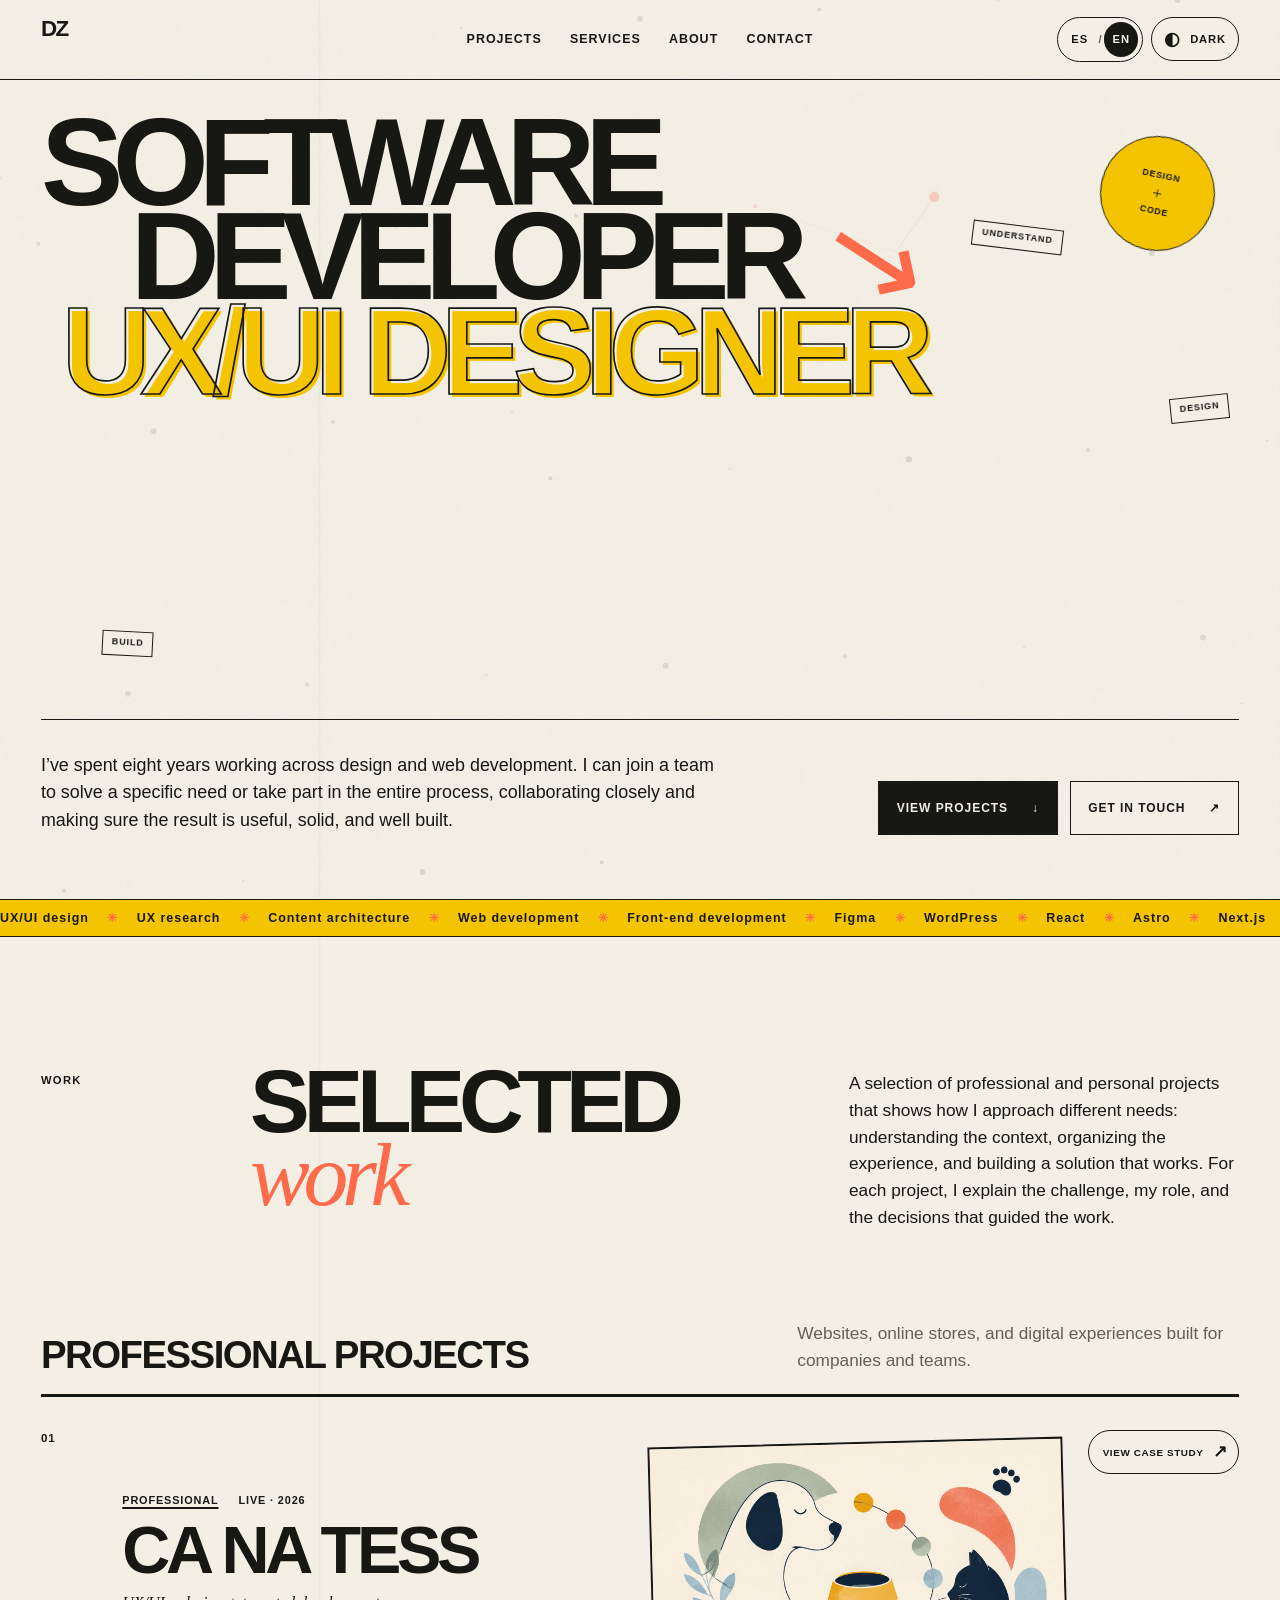
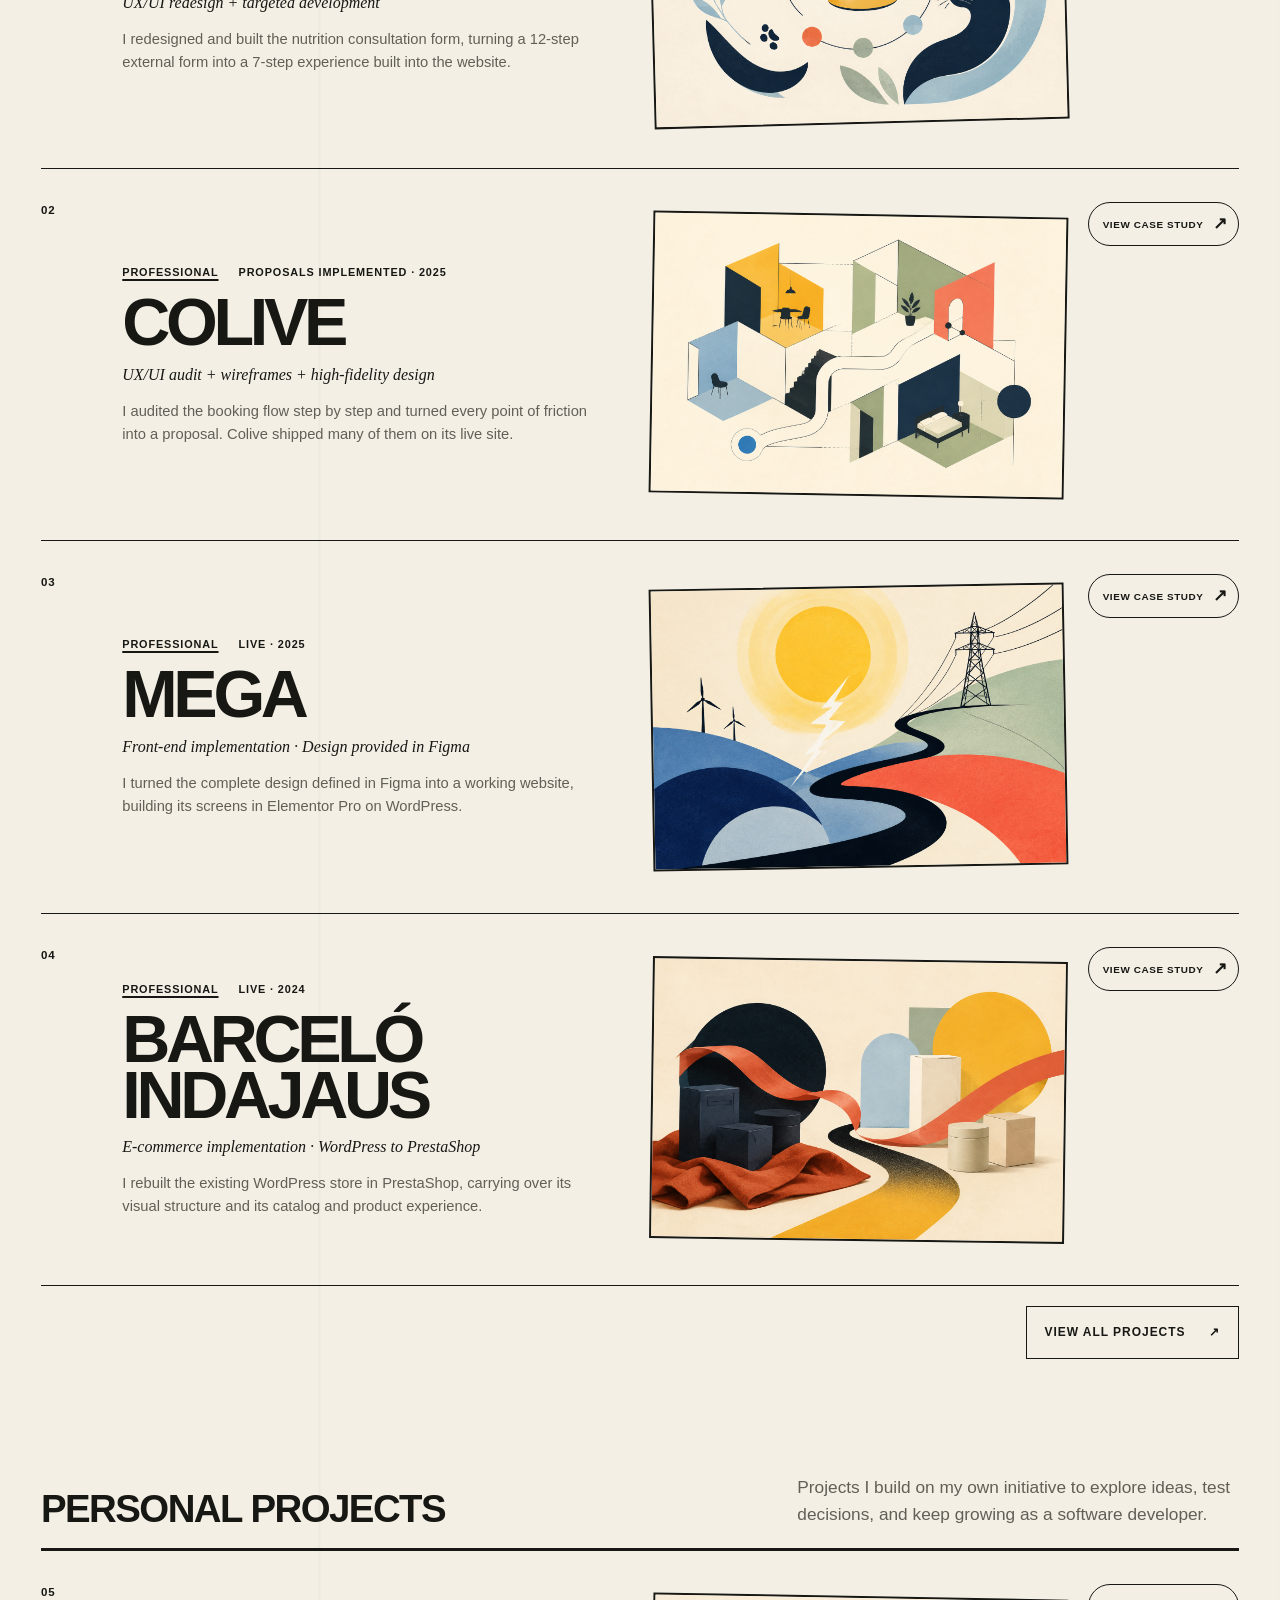
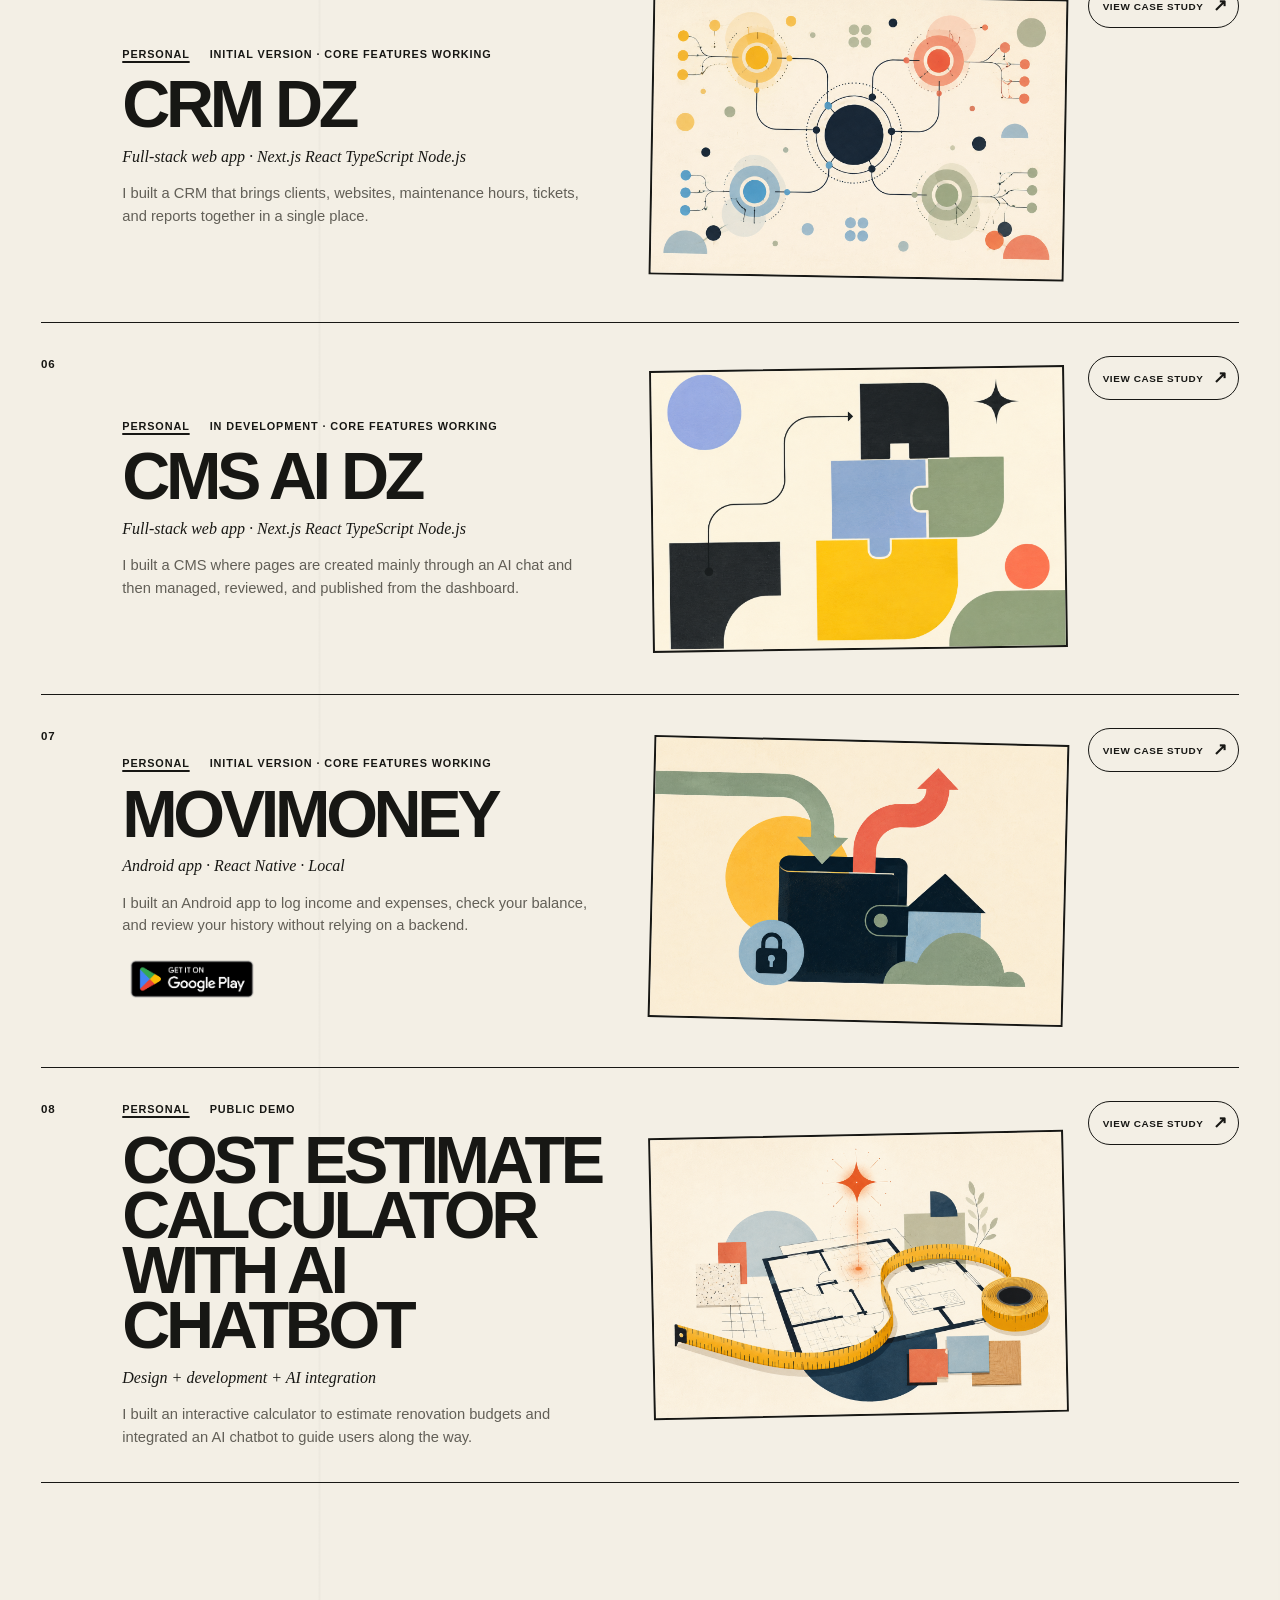
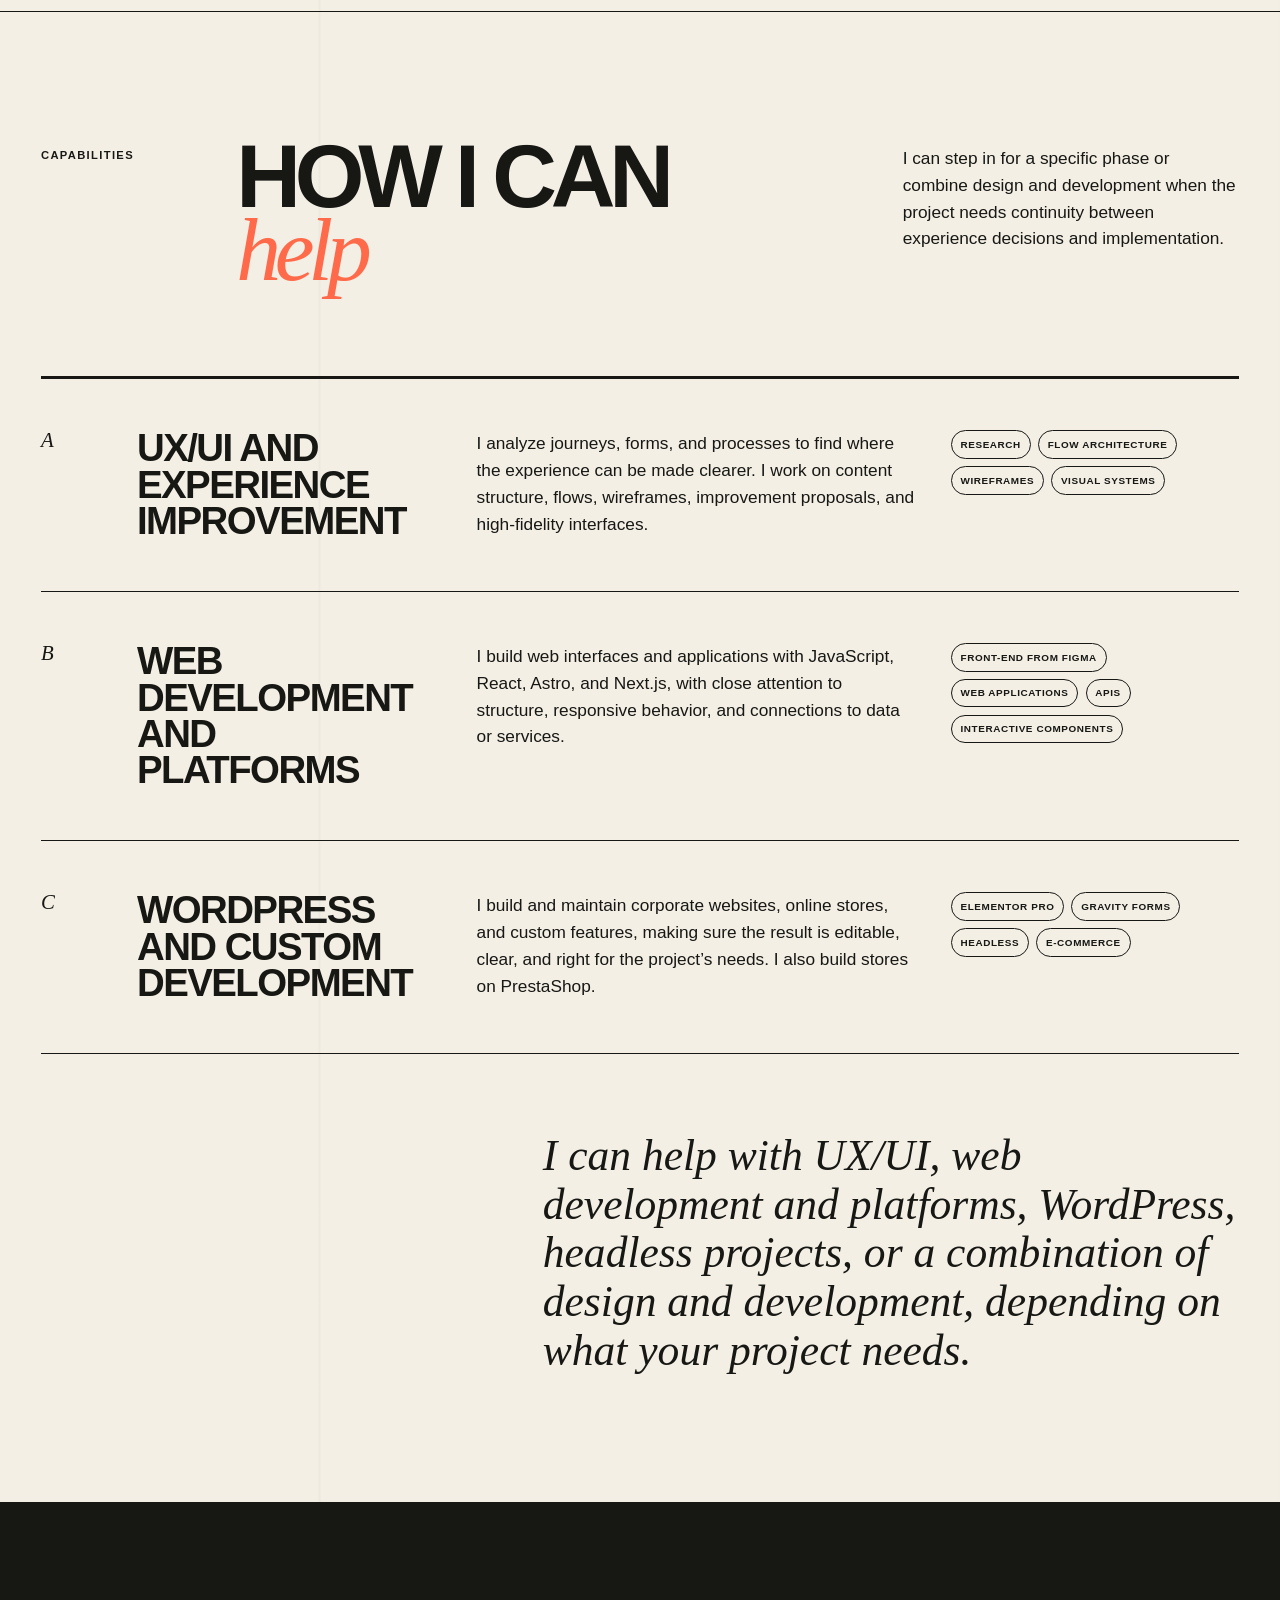
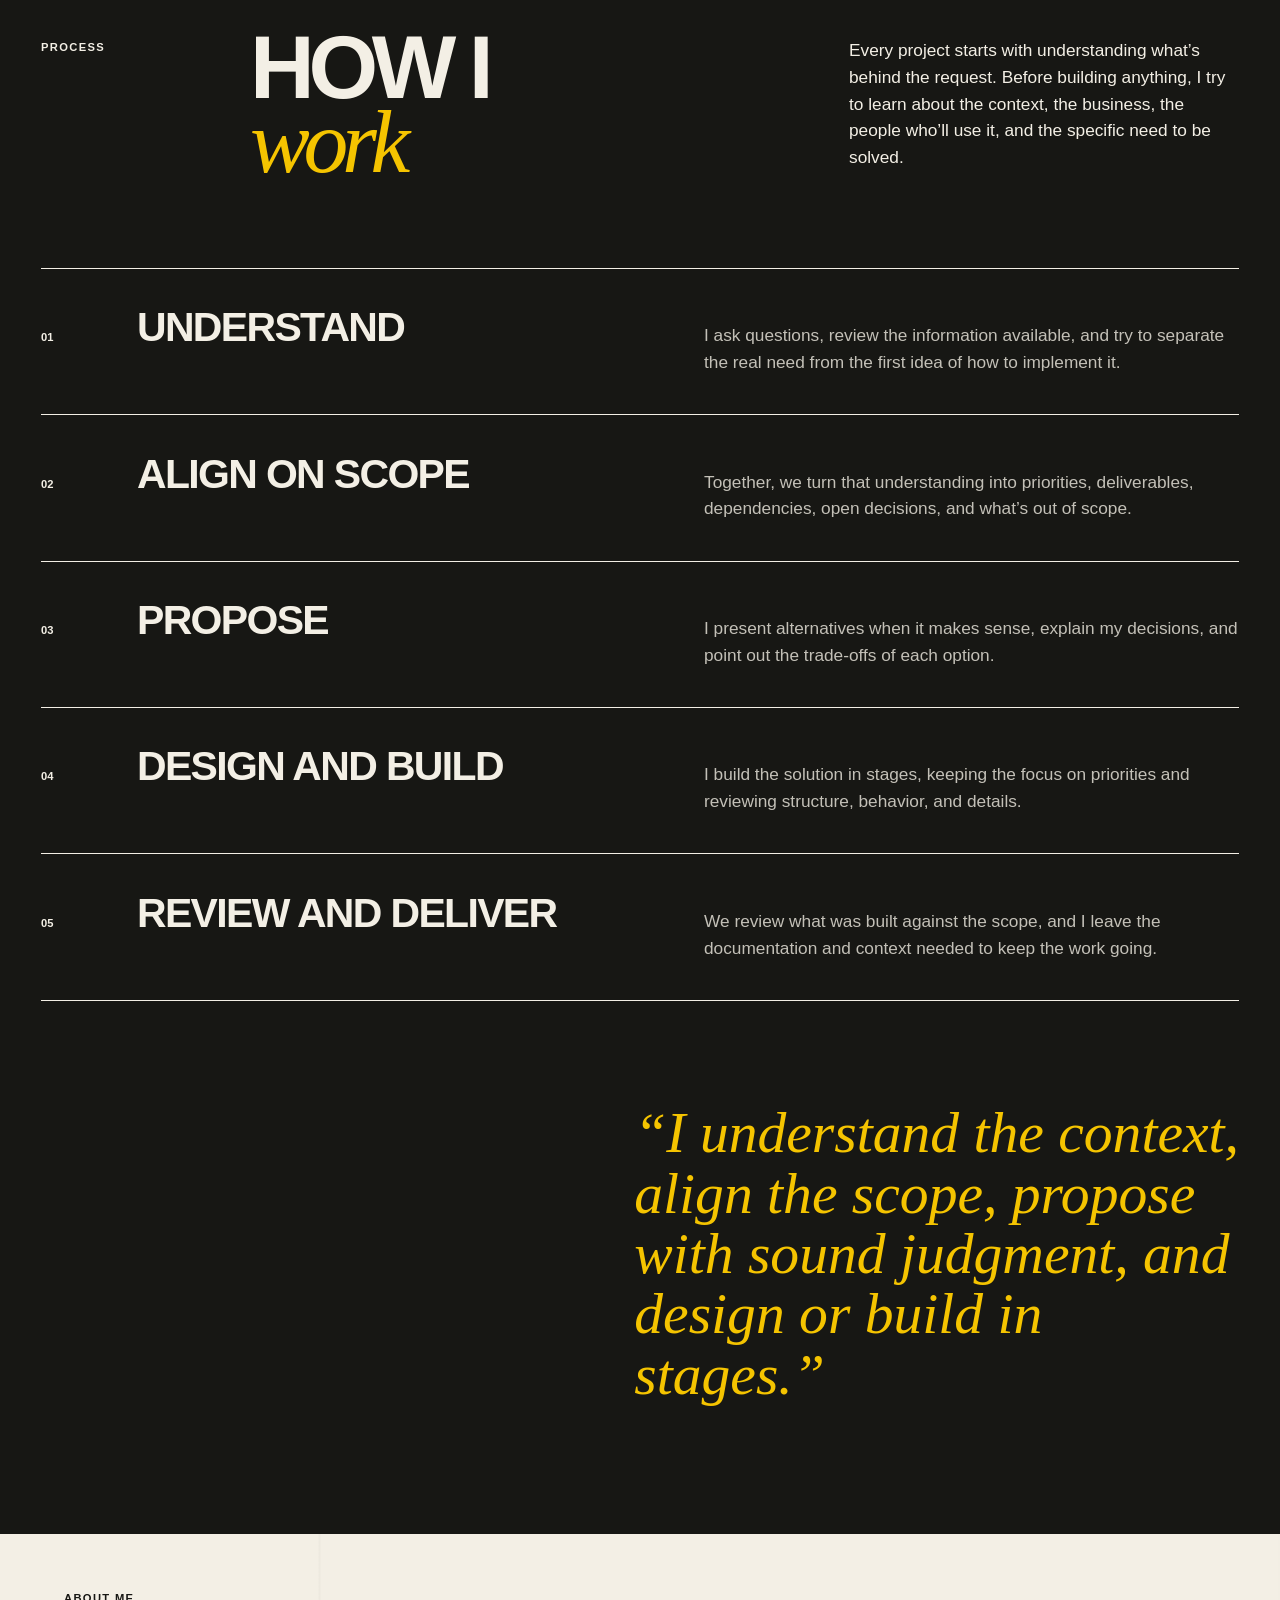
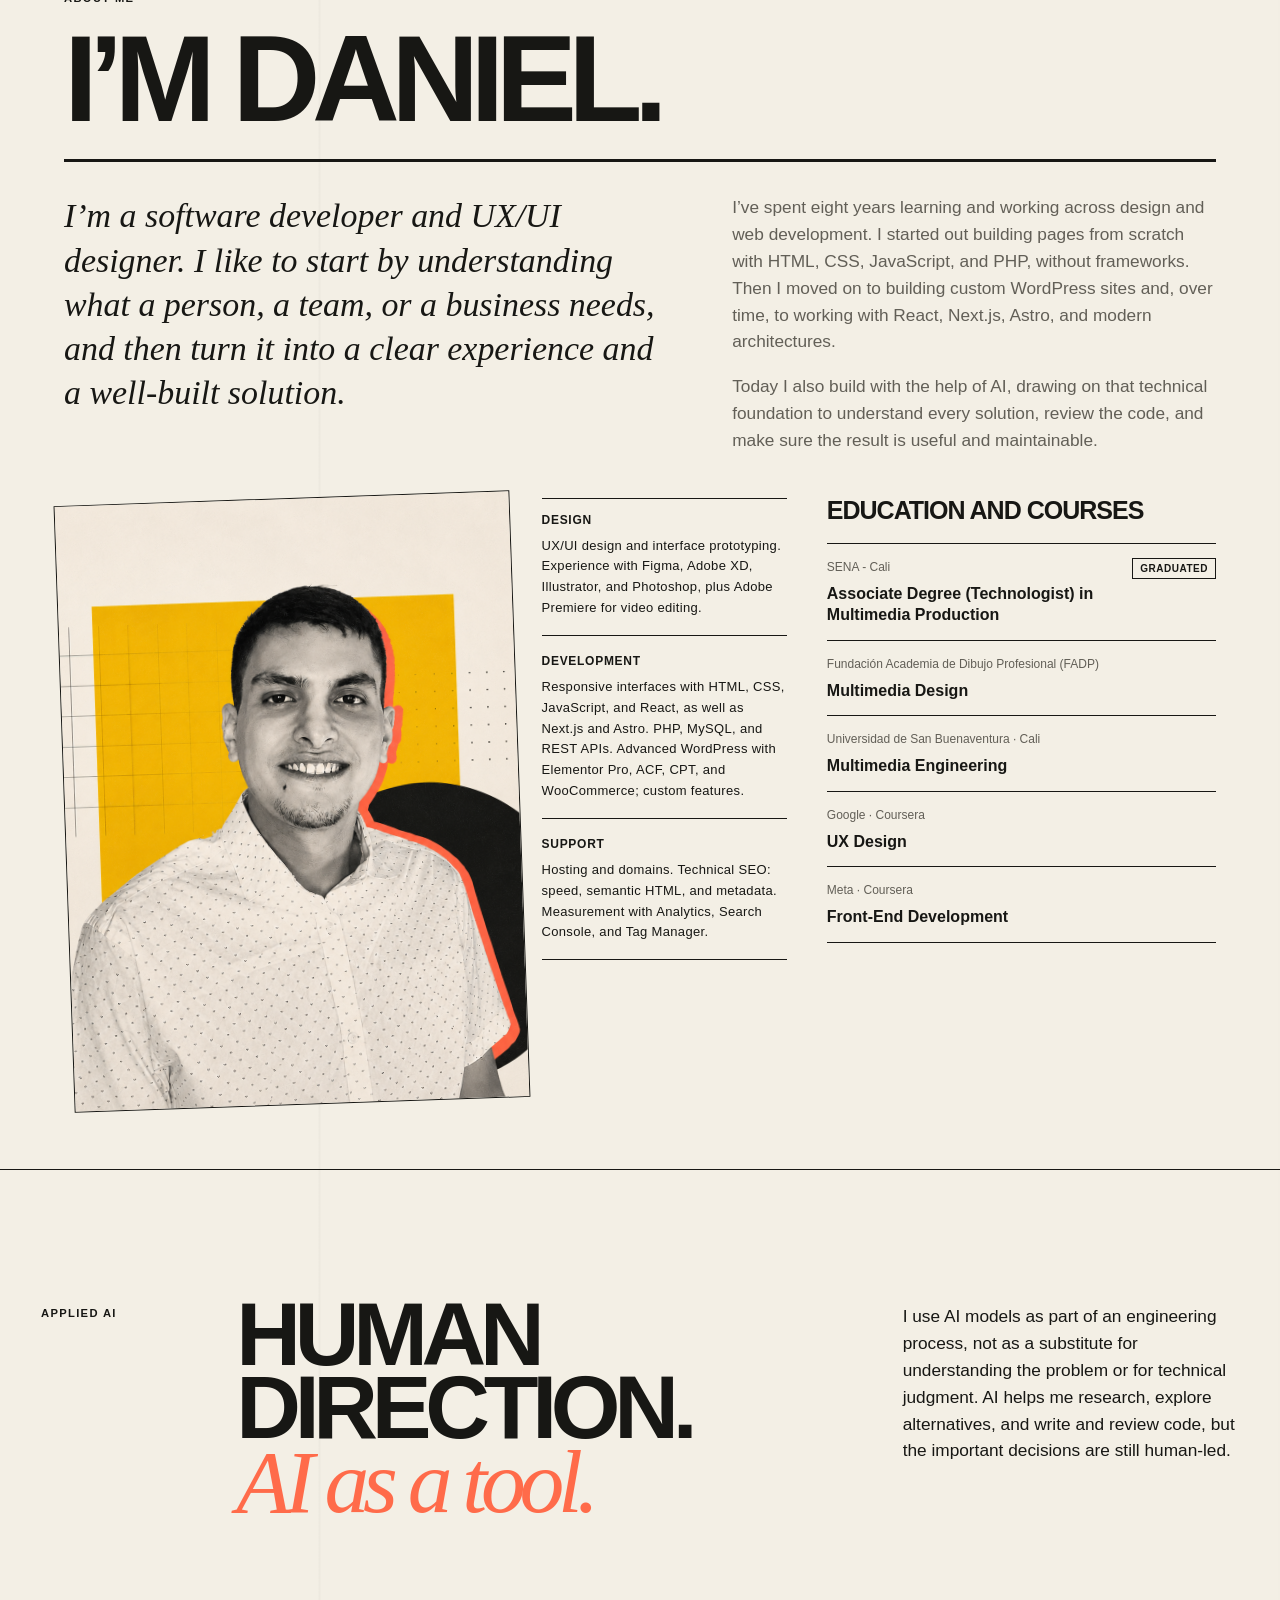
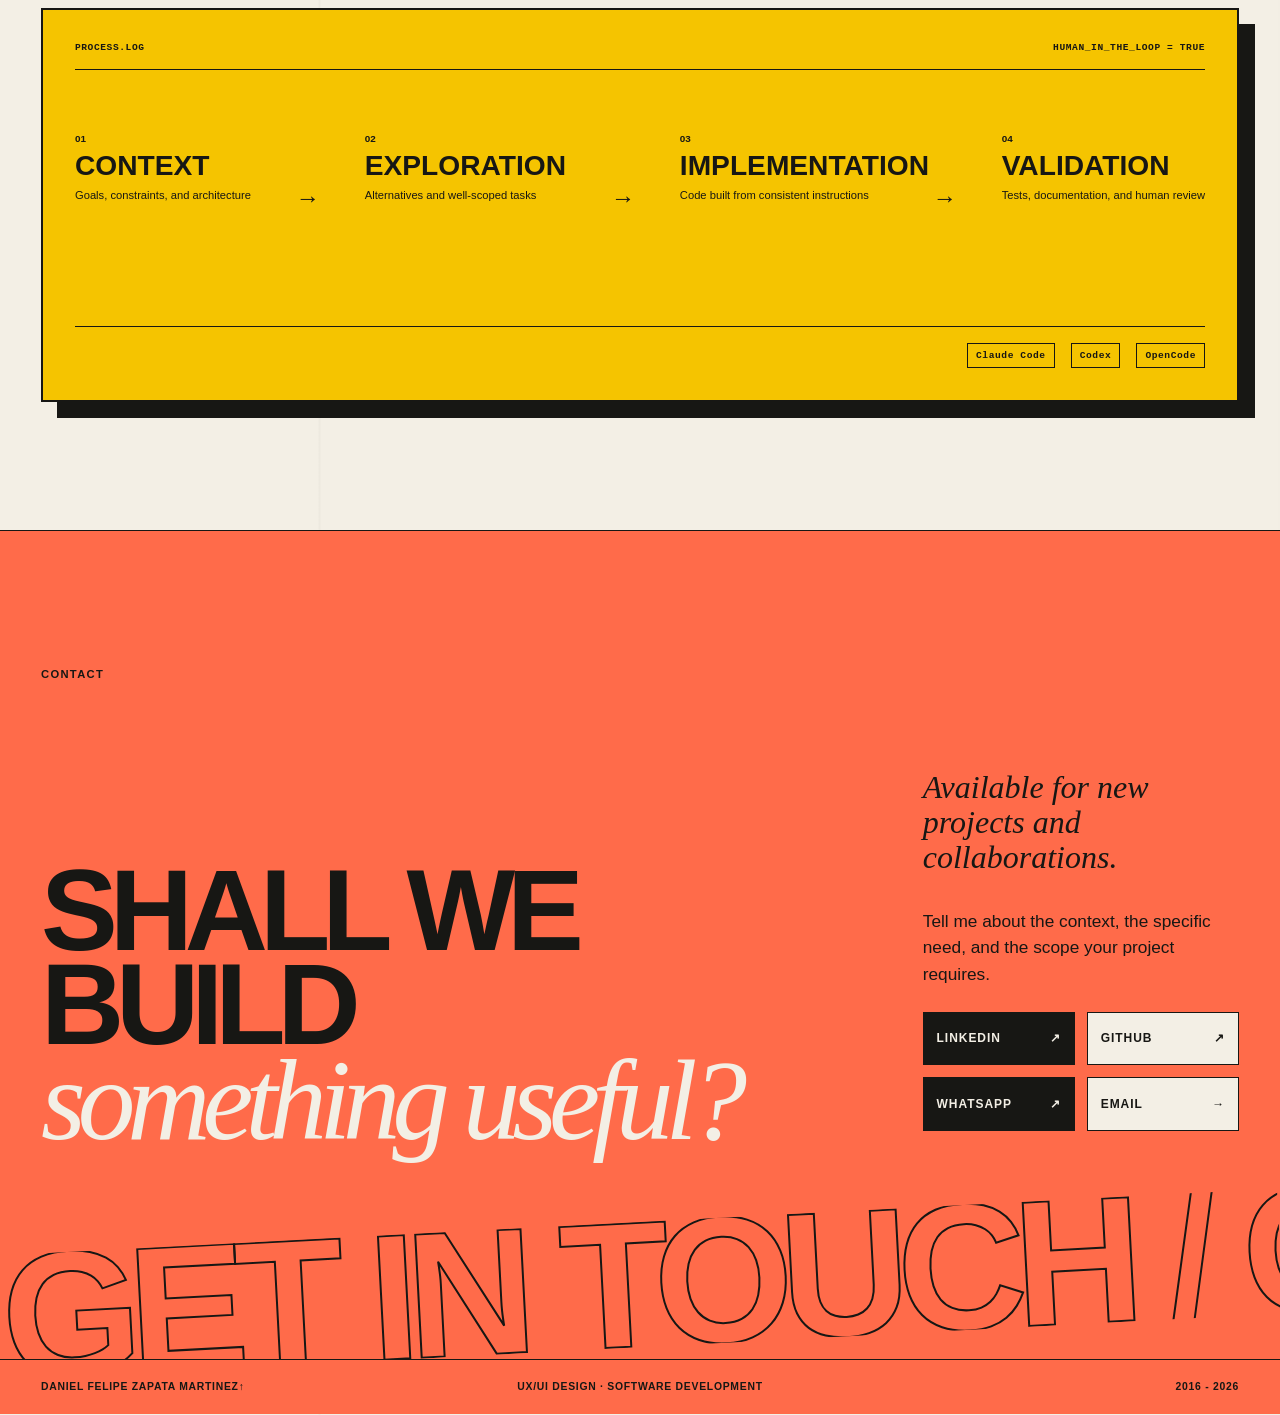
==== en/index.html @ 90cc0764 "feat(i18n): publish English site at /en/ with language switcher and hreflang SEO Adds en/index.html " ====
<!doctype html>
<html lang="en" data-theme="light">
<head>
  <meta charset="utf-8">
  <meta name="viewport" content="width=device-width, initial-scale=1">
  <meta name="description" content="Portfolio of Daniel, software developer and UX/UI designer. Professional and personal projects across design, web, and software.">
  <meta name="theme-color" content="#f3efe5">
  <title>Daniel — Software Developer and UX/UI Designer</title>
  <link rel="canonical" href="https://dfzm.github.io/en/">
  <link rel="alternate" hreflang="es" href="https://dfzm.github.io/">
  <link rel="alternate" hreflang="en" href="https://dfzm.github.io/en/">
  <link rel="alternate" hreflang="x-default" href="https://dfzm.github.io/">
  <meta property="og:locale" content="en_US">
  <meta property="og:locale:alternate" content="es_ES">
  <link rel="icon" type="image/png" href="../favicon.png">
  <link rel="stylesheet" href="../styles.css">
  <script src="../i18n/en.js" defer></script>
  <script src="../script.js" defer></script>
</head>
<body>
  <a class="skip-link" href="#content">Skip to content</a>

  <div class="scroll-progress" aria-hidden="true"><span></span></div>
  <div class="cursor cursor-dot" aria-hidden="true"></div>
  <div class="cursor cursor-ring" aria-hidden="true"><span>VIEW</span></div>

  <header class="site-header" id="top">
    <a class="wordmark magnetic" href="#top" aria-label="Daniel, back to top">
      <span>DZ</span>
    </a>
    <nav class="main-nav" aria-label="Main navigation">
      <a href="#projects">Projects</a>
      <a href="#services">Services</a>
      <a href="#about">About</a>
      <a href="#contact">Contact</a>
    </nav>
    <div class="header-actions">
      <nav class="lang-switch" aria-label="Language">
        <a class="lang-switch__item" href="../" hreflang="es" lang="es" aria-label="Ver en español" data-lang-switch>ES</a>
        <span class="lang-switch__divider" aria-hidden="true">/</span>
        <span class="lang-switch__item" aria-current="true" lang="en">EN</span>
      </nav>
      <button class="theme-toggle magnetic" type="button" aria-label="Switch to dark theme" aria-pressed="false">
        <span aria-hidden="true" class="theme-toggle__icon">◐</span>
        <span class="theme-toggle__text">Dark</span>
      </button>
    </div>
  </header>

  <main id="content">
    <section class="hero section-shell" aria-labelledby="hero-title">
      <canvas class="hero-field" id="hero-field" aria-hidden="true"></canvas>
      <div class="hero-noise" aria-hidden="true"></div>

      <div class="hero-title-wrap" data-tilt-zone>
        <h1 id="hero-title" class="hero-title reveal">
          <span>Software</span>
          <span>Developer <i aria-hidden="true">↘</i></span>
          <span class="hero-title__outline">UX/UI Designer</span>
        </h1>
        <div class="hero-stamp" aria-hidden="true">
          <span>Design</span><b>+</b><span>Code</span>
        </div>
      </div>

      <div class="hero-bottom reveal">
        <p class="hero-description">I’ve spent eight years working across design and web development. I can join a team to solve a specific need or take part in the entire process, collaborating closely and making sure the result is useful, solid, and well built.</p>
        <div class="hero-actions">
          <a class="button button--primary magnetic" href="#projects"><span>View projects</span><span aria-hidden="true">↓</span></a>
          <a class="button button--secondary magnetic" href="#contact"><span>Get in touch</span><span aria-hidden="true">↗</span></a>
        </div>
      </div>

      <div class="hero-orbit" aria-hidden="true">
        <span class="orbit-word orbit-word--one">UNDERSTAND</span>
        <span class="orbit-word orbit-word--two">DESIGN</span>
        <span class="orbit-word orbit-word--three">BUILD</span>
      </div>
    </section>

    <div class="ticker" aria-hidden="true">
      <div class="ticker__track">
        <span class="ticker__set" data-ticker-set>
          <span>UX/UI design</span><i>✳</i><span>UX research</span><i>✳</i><span>Content architecture</span><i>✳</i><span>Web development</span><i>✳</i><span>Front-end development</span><i>✳</i><span> Figma</span><i>✳</i><span>WordPress</span><i>✳</i><span>React</span><i>✳</i><span>Astro</span><i>✳</i><span>Next.js</span><i>✳</i><span>E-commerce</span><i>✳</i><span>Design System</span><i>✳</i><span>Forms and flows</span><i>✳</i><span>Headless architecture</span><i>✳</i><span>React Native</span><i>✳</i><span>Applied AI</span><i>✳</i>
        </span>
      </div>
    </div>

    <section class="projects section-shell" id="projects" aria-labelledby="projects-title">
      <header class="section-heading reveal">
        <p class="eyebrow"> WORK</p>
        <h2 id="projects-title">Selected<br><em>work</em></h2>
        <p>A selection of professional and personal projects that shows how I approach different needs: understanding the context, organizing the experience, and building a solution that works. For each project, I explain the challenge, my role, and the decisions that guided the work.</p>
      </header>

      <div class="project-group">
        <div class="project-group__heading reveal">
          <h3>Professional projects</h3>
          <p>Websites, online stores, and digital experiences built for companies and teams.</p>
        </div>

        <div class="project-list">
          <article class="project-card project-card--canatess reveal" data-project-card="ca-na-tess">
            <div class="project-card__button">
              <span class="project-number">01</span>
              <div class="project-copy">
                <span class="project-meta"><span>Professional</span><span>Live · 2026</span></span>
                <h4 id="project-title-ca-na-tess">Ca na Tess</h4>
                <span class="project-role">UX/UI redesign + targeted development</span>
                <span class="project-summary">I redesigned and built the nutrition consultation form, turning a 12-step external form into a 7-step experience built into the website.</span>
              </div>
              <span class="project-cover cover-form" aria-hidden="true">
                <img src="../imgs proyectos/ca-na-tess.png" alt="">
              </span>
              <button class="project-arrow" type="button" data-project="ca-na-tess" aria-labelledby="project-title-ca-na-tess project-cta-ca-na-tess"><span id="project-cta-ca-na-tess">View case study</span><b aria-hidden="true">↗</b></button>
            </div>
          </article>

          <article class="project-card project-card--colive reveal" data-project-card="colive">
            <div class="project-card__button">
              <span class="project-number">02</span>
              <div class="project-copy">
                <span class="project-meta"><span>Professional</span><span>Proposals implemented · 2025</span></span>
                <h4 id="project-title-colive">Colive</h4>
                <span class="project-role">UX/UI audit + wireframes + high-fidelity design</span>
                <span class="project-summary">I audited the booking flow step by step and turned every point of friction into a proposal. Colive shipped many of them on its live site.</span>
              </div>
              <span class="project-cover cover-colive" aria-hidden="true">
                <img src="../imgs proyectos/colive.png" alt="">
              </span>
              <button class="project-arrow" type="button" data-project="colive" aria-labelledby="project-title-colive project-cta-colive"><span id="project-cta-colive">View case study</span><b aria-hidden="true">↗</b></button>
            </div>
          </article>

          <article class="project-card project-card--mega reveal" data-project-card="mega">
            <div class="project-card__button">
              <span class="project-number">03</span>
              <div class="project-copy">
                <span class="project-meta"><span>Professional</span><span>Live · 2025</span></span>
                <h4 id="project-title-mega">Mega</h4>
                <span class="project-role">Front-end implementation · Design provided in Figma</span>
                <span class="project-summary">I turned the complete design defined in Figma into a working website, building its screens in Elementor Pro on WordPress.</span>
              </div>
              <span class="project-cover cover-mega" aria-hidden="true">
                <img src="../imgs proyectos/mega.png" alt="">
              </span>
              <button class="project-arrow" type="button" data-project="mega" aria-labelledby="project-title-mega project-cta-mega"><span id="project-cta-mega">View case study</span><b aria-hidden="true">↗</b></button>
            </div>
          </article>

          <article class="project-card project-card--barcelo reveal" data-project-card="barcelo-indajaus">
            <div class="project-card__button">
              <span class="project-number">04</span>
              <div class="project-copy">
                <span class="project-meta"><span>Professional</span><span>Live · 2024</span></span>
                <h4 id="project-title-barcelo-indajaus">Barceló Indajaus</h4>
                <span class="project-role">E-commerce implementation · WordPress to PrestaShop</span>
                <span class="project-summary">I rebuilt the existing WordPress store in PrestaShop, carrying over its visual structure and its catalog and product experience.</span>
              </div>
              <span class="project-cover cover-shop" aria-hidden="true">
                <img src="../imgs proyectos/barcelo-indajaus.png" alt="">
              </span>
              <button class="project-arrow" type="button" data-project="barcelo-indajaus" aria-labelledby="project-title-barcelo-indajaus project-cta-barcelo-indajaus"><span id="project-cta-barcelo-indajaus">View case study</span><b aria-hidden="true">↗</b></button>
            </div>
          </article>
        </div>

        <div class="project-more reveal">
          <a class="button button--secondary magnetic" href="projects.html"><span>View all projects</span><span aria-hidden="true">↗</span></a>
        </div>
      </div>

      <div class="project-group project-group--personal">
        <div class="project-group__heading reveal">
          <h3>Personal projects</h3>
          <p>Projects I build on my own initiative to explore ideas, test decisions, and keep growing as a software developer.</p>
        </div>

        <div class="project-list">

          <article class="project-card project-card--crm reveal" data-project-card="crm-dz">
            <div class="project-card__button">
              <span class="project-number">05</span>
              <div class="project-copy">
                <span class="project-meta"><span>Personal</span><span> Initial version · Core features working</span></span>
                <h4 id="project-title-crm-dz">CRM DZ</h4>
                <span class="project-role">Full-stack web app · Next.js React TypeScript Node.js</span>
                <span class="project-summary">I built a CRM that brings clients, websites, maintenance hours, tickets, and reports together in a single place.</span>
              </div>
              <span class="project-cover cover-crm" aria-hidden="true">
                <img src="../imgs proyectos/crm-dz.png" alt="">
              </span>
              <button class="project-arrow" type="button" data-project="crm-dz" aria-labelledby="project-title-crm-dz project-cta-crm-dz"><span id="project-cta-crm-dz">View case study</span><b aria-hidden="true">↗</b></button>
            </div>
          </article>

          <article class="project-card project-card--cms reveal" data-project-card="cms-propio">
            <div class="project-card__button">
              <span class="project-number">06</span>
              <div class="project-copy">
                <span class="project-meta"><span>Personal</span><span> In development · Core features working</span></span>
              <h4 id="project-title-cms-propio">CMS AI DZ</h4>
                <span class="project-role"> Full-stack web app · Next.js React TypeScript Node.js</span>
                <span class="project-summary">I built a CMS where pages are created mainly through an AI chat and then managed, reviewed, and published from the dashboard.</span>
              </div>
              <span class="project-cover cover-cms" aria-hidden="true">
                <img src="../imgs proyectos/cms-ai-dz.png" alt="">
              </span>
              <button class="project-arrow" type="button" data-project="cms-propio" aria-labelledby="project-title-cms-propio project-cta-cms-propio"><span id="project-cta-cms-propio">View case study</span><b aria-hidden="true">↗</b></button>
            </div>
          </article>

          <article class="project-card project-card--gastos reveal" data-project-card="movimoney">
            <div class="project-card__button">
              <span class="project-number">07</span>
              <div class="project-copy">
                <span class="project-meta"><span>Personal</span><span> Initial version · Core features working</span></span>
                <h4 id="project-title-mis-gastos-local">MoviMoney</h4>
                <span class="project-role">Android app · React Native · Local</span>
                <span class="project-summary">I built an Android app to log income and expenses, check your balance, and review your history without relying on a backend.</span>
                <a class="project-store-link" href="https://play.google.com/store/apps/details?id=com.dzionix.misgastoslocal&amp;hl=en" target="_blank" rel="noopener noreferrer" aria-label="View MoviMoney on Google Play (opens in a new tab)">
                  <img src="../imgs proyectos/google-play-badge-en.png" alt="Get it on Google Play" width="646" height="250" loading="lazy">
                </a>
              </div>
              <span class="project-cover cover-gastos" aria-hidden="true">
                <img src="../imgs proyectos/mis-gastos-local.png" alt="">
              </span>
              <button class="project-arrow" type="button" data-project="movimoney" aria-labelledby="project-title-mis-gastos-local project-cta-mis-gastos-local"><span id="project-cta-mis-gastos-local">View case study</span><b aria-hidden="true">↗</b></button>
            </div>
          </article>

          <article class="project-card project-card--calculator reveal" data-project-card="calculadora-ia">
            <div class="project-card__button">
              <span class="project-number">08</span>
              <div class="project-copy">
                <span class="project-meta"><span>Personal</span><span>Public demo</span></span>
                <h4 id="project-title-calculadora-ia">Cost estimate calculator with AI chatbot</h4>
                <span class="project-role">Design + development + AI integration</span>
                <span class="project-summary">I built an interactive calculator to estimate renovation budgets and integrated an AI chatbot to guide users along the way.</span>
              </div>
              <span class="project-cover cover-calculator" aria-hidden="true">
                <img src="../imgs proyectos/calculadora-de-presupuestos-con-chatbot-de-ia.png" alt="">
              </span>
              <button class="project-arrow" type="button" data-project="calculadora-ia" aria-labelledby="project-title-calculadora-ia project-cta-calculadora-ia"><span id="project-cta-calculadora-ia">View case study</span><b aria-hidden="true">↗</b></button>
            </div>
          </article>
        </div>
      </div>
    </section>

    <section class="services section-shell" id="services" aria-labelledby="services-title">
      <header class="section-heading section-heading--wide reveal">
        <p class="eyebrow"> CAPABILITIES</p>
        <h2 id="services-title">How I can<br><em>help</em></h2>
        <p>I can step in for a specific phase or combine design and development when the project needs continuity between experience decisions and implementation.</p>
      </header>

      <div class="service-stack">
        <article class="service-item reveal">
          <span class="service-index">A</span>
          <h3>UX/UI and experience improvement</h3>
          <p>I analyze journeys, forms, and processes to find where the experience can be made clearer. I work on content structure, flows, wireframes, improvement proposals, and high-fidelity interfaces.</p>
          <ul aria-label="UX/UI capabilities"><li>Research</li><li>Flow architecture</li><li>Wireframes</li><li>Visual systems</li></ul>
        </article>
        <article class="service-item reveal">
          <span class="service-index">B</span>
          <h3>Web development and platforms</h3>
          <p>I build web interfaces and applications with JavaScript, React, Astro, and Next.js, with close attention to structure, responsive behavior, and connections to data or services.</p>
          <ul aria-label="Development capabilities"><li>Front-end from Figma</li><li>Web applications</li><li>APIs</li><li>Interactive components</li></ul>
        </article>
        <article class="service-item reveal">
          <span class="service-index">C</span>
          <h3>WordPress and custom development</h3>
          <p>I build and maintain corporate websites, online stores, and custom features, making sure the result is editable, clear, and right for the project’s needs. I also build stores on PrestaShop.</p>
          <ul aria-label="WordPress capabilities"><li>Elementor Pro</li><li>Gravity Forms</li><li>Headless</li><li>E-commerce</li></ul>
        </article>
      </div>

      <p class="service-note reveal">I can help with UX/UI, web development and platforms, WordPress, headless projects, or a combination of design and development, depending on what your project needs.</p>
    </section>

    <section class="workflow section-shell" id="process" aria-labelledby="workflow-title">
      <header class="section-heading reveal">
        <p class="eyebrow"> PROCESS</p>
        <h2 id="workflow-title">How I<br><em>work</em></h2>
        <p>Every project starts with understanding what’s behind the request. Before building anything, I try to learn about the context, the business, the people who’ll use it, and the specific need to be solved.</p>
      </header>

      <ol class="workflow-list">
        <li class="reveal"><span>01</span><h3>Understand</h3><p>I ask questions, review the information available, and try to separate the real need from the first idea of how to implement it.</p></li>
        <li class="reveal"><span>02</span><h3>Align on scope</h3><p>Together, we turn that understanding into priorities, deliverables, dependencies, open decisions, and what’s out of scope.</p></li>
        <li class="reveal"><span>03</span><h3>Propose</h3><p>I present alternatives when it makes sense, explain my decisions, and point out the trade-offs of each option.</p></li>
        <li class="reveal"><span>04</span><h3>Design and build</h3><p>I build the solution in stages, keeping the focus on priorities and reviewing structure, behavior, and details.</p></li>
        <li class="reveal"><span>05</span><h3>Review and deliver</h3><p>We review what was built against the scope, and I leave the documentation and context needed to keep the work going.</p></li>
      </ol>

      <blockquote class="process-quote reveal">“I understand the context, align the scope, propose with sound judgment, and design or build in stages.”</blockquote>
    </section>

    <section class="about section-shell" id="about" aria-labelledby="about-title"><header class="about-heading reveal"><p class="eyebrow"> ABOUT ME</p><h2 id="about-title">I’m Daniel.</h2></header><div class="about-opening reveal"><p class="about-lead">I’m a software developer and UX/UI designer. I like to start by understanding what a person, a team, or a business needs, and then turn it into a clear experience and a well-built solution.</p><div class="about-body-copy"><p>I’ve spent eight years learning and working across design and web development. I started out building pages from scratch with HTML, CSS, JavaScript, and PHP, without frameworks. Then I moved on to building custom WordPress sites and, over time, to working with React, Next.js, Astro, and modern architectures.</p><p>Today I also build with the help of AI, drawing on that technical foundation to understand every solution, review the code, and make sure the result is useful and maintainable.</p></div></div><div class="about-lower reveal"><div class="about-profile"><figure class="about-portrait" aria-hidden="true"><img src="../Daniel Felipe Zapata Martinez.png" alt=""></figure><div class="timeline" aria-label="How I connect design and development"><span><b>DESIGN</b> UX/UI design and interface prototyping. Experience with Figma, Adobe XD, Illustrator, and Photoshop, plus Adobe Premiere for video editing.</span><span><b>DEVELOPMENT</b> Responsive interfaces with HTML, CSS, JavaScript, and React, as well as Next.js and Astro. PHP, MySQL, and REST APIs. Advanced WordPress with Elementor Pro, ACF, CPT, and WooCommerce; custom features.</span><span><b>SUPPORT</b> Hosting and domains. Technical SEO: speed, semantic HTML, and metadata. Measurement with Analytics, Search Console, and Tag Manager.</span></div></div><section class="about-education" aria-labelledby="education-title">
          <h3 id="education-title">Education and courses</h3>
          <ul class="education-list">
            <li class="education-list__item">
              <div class="education-list__details">
                <p class="education-list__institution">SENA - Cali</p>
                <h4>Associate Degree (Technologist) in Multimedia Production</h4>
              </div>
              <span class="education-list__status">Graduated</span>
            </li>
            <li class="education-list__item">
              <div class="education-list__details">
                <p class="education-list__institution">Fundación Academia de Dibujo Profesional (FADP)</p>
                <h4>Multimedia Design</h4>
              </div>
            </li>
            <li class="education-list__item">
              <div class="education-list__details">
                <p class="education-list__institution">Universidad de San Buenaventura · Cali</p>
                <h4>Multimedia Engineering</h4>
              </div>
            </li>
            <li class="education-list__item">
              <div class="education-list__details">
                <p class="education-list__institution">Google · Coursera</p>
                <h4>UX Design</h4>
              </div>
            </li>
            <li class="education-list__item">
              <div class="education-list__details">
                <p class="education-list__institution">Meta · Coursera</p>
                <h4>Front-End Development</h4>
              </div>
            </li>
          </ul>
        </section></div></section>

    <section class="ai-section section-shell" id="ai" aria-labelledby="ai-title">
      <header class="section-heading section-heading--wide reveal">
        <p class="eyebrow"> APPLIED AI</p>
        <h2 id="ai-title">Human direction.<br><em>AI as a tool.</em></h2>
        <p>I use AI models as part of an engineering process, not as a substitute for understanding the problem or for technical judgment. AI helps me research, explore alternatives, and write and review code, but the important decisions are still human-led.</p>
      </header>

      <div class="ai-console reveal" data-tilt-zone>
        <div class="ai-console__top"><span>PROCESS.LOG</span><span>HUMAN_IN_THE_LOOP = TRUE</span></div>
        <div class="ai-console__flow" aria-label="AI-assisted development process">
          <div><span>01</span><b>Context</b><small>Goals, constraints, and architecture</small></div>
          <i aria-hidden="true">→</i>
          <div><span>02</span><b>Exploration</b><small>Alternatives and well-scoped tasks</small></div>
          <i aria-hidden="true">→</i>
          <div><span>03</span><b>Implementation</b><small>Code built from consistent instructions</small></div>
          <i aria-hidden="true">→</i>
          <div><span>04</span><b>Validation</b><small>Tests, documentation, and human review</small></div>
        </div>
        <div class="ai-console__bottom"><span>Claude Code</span><span>Codex</span><span>OpenCode</span></div>
      </div>
    </section>

    <section class="contact section-shell" id="contact" aria-labelledby="contact-title">
      <p class="eyebrow reveal"> CONTACT</p>
      <div class="contact-grid">
        <h2 id="contact-title" class="reveal">Shall we build<br><em>something useful?</em></h2>
        <div class="contact-copy reveal">
          <p>Available for new projects and collaborations.</p>
          <p>Tell me about the context, the specific need, and the scope your project requires.</p>
          <div class="contact-actions">
            <a class="button button--primary magnetic" href="https://www.linkedin.com/in/daniel-zapata-m/" target="_blank" rel="noopener noreferrer" aria-label="Open LinkedIn profile (opens in a new tab)"><span>LinkedIn</span><span aria-hidden="true">↗</span></a>
            <a class="button button--secondary magnetic" href="https://github.com/dfzm" target="_blank" rel="noopener noreferrer" aria-label="Open GitHub profile (opens in a new tab)"><span>GitHub</span><span aria-hidden="true">↗</span></a>
            <a class="button button--primary magnetic" href="https://wa.me/34644568156" target="_blank" rel="noopener noreferrer" aria-label="Start a WhatsApp chat (opens in a new tab)"><span>WhatsApp</span><span aria-hidden="true">↗</span></a>
            <a class="button button--secondary magnetic" href="mailto:danielzapatam93@gmail.com"><span>Email</span><span aria-hidden="true">→</span></a>
          </div>
        </div>
      </div>
      <div class="contact-marquee" aria-hidden="true"><span>GET IN TOUCH / GET IN TOUCH / GET IN TOUCH /</span></div>
    </section>
  </main>

  <footer class="site-footer section-shell">
    <a href="#top">Daniel Felipe Zapata Martinez<span aria-hidden="true">↑</span></a>
    <p>UX/UI Design · Software Development</p>
    <p> 2016 - 2026 </p>
  </footer>

  <dialog class="project-dialog" id="project-dialog" aria-labelledby="dialog-title">
    <div class="dialog-shell">
      <header class="dialog-header">
        <span class="dialog-project-index" aria-hidden="true">CASE / <b id="dialog-index">01</b></span>
        <button class="dialog-close magnetic" type="button" aria-label="Close case study">
          <span>Close</span><b aria-hidden="true">×</b>
        </button>
      </header>
      <div class="dialog-content" id="dialog-content"></div>
    </div>
  </dialog>

  <dialog class="lightbox" id="lightbox" aria-label="Enlarged image viewer">
    <div class="lightbox__shell">
      <header class="lightbox__bar">
        <span class="lightbox__label" id="lightbox-label"></span>
        <span class="lightbox__nav">
          <button class="lightbox__step" type="button" data-lightbox-prev aria-label="Previous image"><span aria-hidden="true">←</span></button>
          <span class="lightbox__counter" id="lightbox-counter"></span>
          <button class="lightbox__step" type="button" data-lightbox-next aria-label="Next image"><span aria-hidden="true">→</span></button>
        </span>
        <button class="lightbox__close" type="button" data-lightbox-close aria-label="Close image viewer">
          <span>Close</span><b aria-hidden="true">×</b>
        </button>
      </header>
      <div class="lightbox__stage"><img id="lightbox-image" alt=""></div>
      <p class="lightbox__caption" id="lightbox-caption"></p>
    </div>
  </dialog>

  <div class="sr-only" id="announcer" aria-live="polite" aria-atomic="true"></div>
</body>
</html>
---- styles.css ----
:root {
  color-scheme: light;
  --paper: #f3efe5;
  --paper-strong: #e7e0d0;
  --ink: #171714;
  --muted: #625f57;
  --line: #171714;
  --yellow: #f5c400;
  --yellow-ink: #171714;
  --coral: #ff6b4a;
  --blue: #5186ff;
  --green: #5d9d70;
  --surface: #faf7ef;
  --dialog-backdrop: rgb(18 18 16 / 72%);
  --display: "Arial Narrow", "Aptos Display", "Helvetica Neue", Arial, sans-serif;
  --body: "Aptos", "Helvetica Neue", Arial, sans-serif;
  --serif: Georgia, "Times New Roman", serif;
  --ease-out: cubic-bezier(.16, 1, .3, 1);
  --ease-in-out: cubic-bezier(.65, 0, .35, 1);
  --pad: clamp(1rem, 3.2vw, 3.75rem);
  --header-height: 5rem;
}

html[data-theme="dark"] {
  color-scheme: dark;
  --paper: #141411;
  --paper-strong: #22221c;
  --ink: #efebdf;
  --muted: #b9b3a4;
  --line: #efebdf;
  --yellow: #e0b600;
  --yellow-ink: #141411;
  --coral: #e76548;
  --blue: #6f94e7;
  --green: #70a37b;
  --surface: #1b1b17;
  --dialog-backdrop: rgb(0 0 0 / 80%);
}

*, *::before, *::after { box-sizing: border-box; }

html {
  scroll-behavior: smooth;
  scrollbar-color: var(--ink) var(--paper);
}

body {
  margin: 0;
  overflow-x: hidden;
  background:
    repeating-linear-gradient(90deg, transparent 0, transparent calc(25vw - 1px), color-mix(in srgb, var(--ink) 5%, transparent) 25vw),
    var(--paper);
  color: var(--ink);
  font-family: var(--body);
  font-size: clamp(1rem, .96rem + .15vw, 1.125rem);
  line-height: 1.55;
  text-rendering: optimizeLegibility;
  transition: background-color .35s var(--ease-out), color .35s var(--ease-out);
}

body.dialog-open { overflow: hidden; }

button, a { color: inherit; }
button { font: inherit; }
a { text-decoration-thickness: .08em; text-underline-offset: .18em; }
::selection { background: var(--coral); color: #171714; }

:focus-visible {
  outline: 3px solid var(--coral);
  outline-offset: 4px;
}

.skip-link {
  position: fixed;
  z-index: 1000;
  top: .75rem;
  left: .75rem;
  padding: .8rem 1rem;
  background: var(--ink);
  color: var(--paper);
  transform: translateY(-160%);
  transition: transform .2s ease-out;
}

.skip-link:focus { transform: translateY(0); }
.sr-only { position: absolute; width: 1px; height: 1px; overflow: hidden; clip: rect(0, 0, 0, 0); white-space: nowrap; }

.scroll-progress {
  position: fixed;
  z-index: 900;
  inset: 0 0 auto;
  height: 4px;
  background: transparent;
  pointer-events: none;
}

.scroll-progress span {
  display: block;
  width: 100%;
  height: 100%;
  background: var(--coral);
  transform: scaleX(0);
  transform-origin: left center;
}

.section-shell { padding-inline: var(--pad); }

.site-header {
  position: absolute;
  z-index: 100;
  inset: 0 0 auto;
  min-height: var(--header-height);
  padding: 1rem var(--pad);
  display: grid;
  grid-template-columns: 1fr auto 1fr;
  align-items: center;
  gap: 1rem;
  border-bottom: 1px solid var(--line);
}

.wordmark {
  justify-self: start;
  display: inline-flex;
  align-items: flex-start;
  gap: .15rem;
  min-width: 3rem;
  min-height: 2.75rem;
  text-decoration: none;
  font: 900 1.4rem/.95 var(--display);
  letter-spacing: -.07em;
}

.wordmark sup { font: 700 .55rem/1 var(--body); letter-spacing: .04em; }

.main-nav { display: flex; align-items: center; gap: clamp(.8rem, 2.2vw, 2.5rem); }
.main-nav a {
  position: relative;
  padding-block: .6rem;
  text-decoration: none;
  font-size: .78rem;
  font-weight: 750;
  text-transform: uppercase;
  letter-spacing: .08em;
}
.main-nav a::after {
  content: "";
  position: absolute;
  inset: auto 0 .35rem;
  height: 2px;
  background: var(--ink);
  transform: scaleX(0);
  transform-origin: right;
  transition: transform .3s var(--ease-out);
}
.main-nav a:hover::after, .main-nav a:focus-visible::after { transform: scaleX(1); transform-origin: left; }

.theme-toggle {
  justify-self: end;
  min-height: 2.75rem;
  padding: .5rem .75rem;
  display: inline-flex;
  align-items: center;
  gap: .55rem;
  border: 1px solid var(--ink);
  border-radius: 999px;
  background: var(--paper);
  cursor: pointer;
  text-transform: uppercase;
  font-size: .7rem;
  font-weight: 800;
  letter-spacing: .08em;
}
.theme-toggle__icon { font-size: 1.1rem; line-height: 1; transition: transform .4s var(--ease-out); }
.theme-toggle:hover .theme-toggle__icon { transform: rotate(180deg); }

/* Header controls: language switcher next to the theme toggle. */
.header-actions { justify-self: end; display: inline-flex; align-items: center; gap: .5rem; min-width: 0; }
.lang-switch {
  min-height: 2.75rem;
  padding: .25rem;
  display: inline-flex;
  align-items: center;
  gap: .1rem;
  border: 1px solid var(--ink);
  border-radius: 999px;
  background: var(--paper);
  text-transform: uppercase;
  font-size: .7rem;
  font-weight: 800;
  letter-spacing: .08em;
}
.lang-switch__item {
  min-width: 2.15rem;
  min-height: 2.15rem;
  padding-inline: .35rem;
  display: inline-grid;
  place-items: center;
  border-radius: 999px;
  text-decoration: none;
  transition: background-color .2s var(--ease-out), color .2s var(--ease-out);
}
.lang-switch__item[aria-current="true"] { background: var(--ink); color: var(--paper); }
a.lang-switch__item:hover, a.lang-switch__item:focus-visible { background: var(--yellow); color: var(--yellow-ink); }
.lang-switch__divider { color: var(--muted); font-weight: 600; }

.hero {
  position: relative;
  isolation: isolate;
  min-height: max(45rem, 100svh);
  padding-top: calc(var(--header-height) + 2.25rem);
  padding-bottom: clamp(2rem, 5vw, 4rem);
  display: grid;
  grid-template-rows: auto 1fr auto;
  overflow: hidden;
  border-bottom: 1px solid var(--line);
}

.hero-field, .hero-noise { position: absolute; z-index: -2; inset: 0; width: 100%; height: 100%; }
.hero-field { opacity: .46; }
.hero-noise {
  z-index: -1;
  opacity: .17;
  background-image: url("data:image/svg+xml,%3Csvg viewBox='0 0 180 180' xmlns='http://www.w3.org/2000/svg'%3E%3Cfilter id='n'%3E%3CfeTurbulence type='fractalNoise' baseFrequency='.9' numOctaves='2' stitchTiles='stitch'/%3E%3C/filter%3E%3Crect width='100%25' height='100%25' filter='url(%23n)' opacity='.18'/%3E%3C/svg%3E");
  pointer-events: none;
  mix-blend-mode: multiply;
}

html[data-theme="dark"] .hero-noise { mix-blend-mode: screen; opacity: .08; }

.hero-kicker {
  align-self: start;
  display: inline-flex;
  align-items: center;
  gap: .65rem;
  width: fit-content;
  padding: .55rem .8rem;
  border: 1px solid var(--ink);
  border-radius: 999px;
  background: var(--paper);
  font-size: .7rem;
  font-weight: 800;
  text-transform: uppercase;
  letter-spacing: .08em;
}
.status-dot { width: .65rem; height: .65rem; border-radius: 50%; background: var(--green); box-shadow: 0 0 0 4px color-mix(in srgb, var(--green) 20%, transparent); }

.hero-title-wrap { position: relative; align-self: center; perspective: 1000px; }
.hero-index { margin: 0 0 .25rem; font-size: .62rem; font-weight: 800; letter-spacing: .15em; }
.hero-title { margin: 0; font-family: var(--display); font-size: clamp(3.65rem, 9.65vw, 10.25rem); font-weight: 900; line-height: .76; letter-spacing: -.085em; text-transform: uppercase; }
.hero-title > span { display: block; width: fit-content; transform-origin: left center; }
.hero-title > span:nth-child(2) { margin-left: clamp(0rem, 7vw, 8rem); }
.hero-title > span:nth-child(3) { margin-left: clamp(0rem, 1.6vw, 2rem); }
.hero-title i { display: inline-block; color: var(--coral); font-style: normal; font-family: var(--serif); font-weight: 400; transform: rotate(-12deg); }
.hero-title__outline {
  color: transparent;
  -webkit-text-stroke: clamp(1px, .13vw, 2px) var(--ink);
  text-shadow: .025em .025em 0 var(--yellow);
}

.hero-stamp {
  position: absolute;
  z-index: 2;
  top: 7%;
  right: 2%;
  width: clamp(5.5rem, 9vw, 8.5rem);
  aspect-ratio: 1;
  display: grid;
  place-content: center;
  gap: .15rem;
  border: 1px solid var(--ink);
  border-radius: 50%;
  background: var(--yellow);
  color: var(--yellow-ink);
  text-align: center;
  font-size: clamp(.52rem, .7vw, .7rem);
  font-weight: 900;
  letter-spacing: .08em;
  text-transform: uppercase;
  transform: rotate(12deg);
}
.hero-stamp b { font: 400 1.1rem/1 var(--serif); }

.hero-bottom {
  align-self: end;
  display: grid;
  grid-template-columns: minmax(0, 1fr) auto;
  gap: 2rem;
  align-items: end;
  padding-top: 2rem;
  border-top: 1px solid var(--ink);
}
.hero-description { margin: 0; max-width: 68ch; font-size: clamp(1rem, 1.4vw, 1.3rem); }
.hero-actions { display: flex; gap: .75rem; }

.button {
  position: relative;
  min-height: 3.35rem;
  padding: .75rem 1.1rem;
  display: inline-flex;
  align-items: center;
  justify-content: space-between;
  gap: 1.5rem;
  border: 1px solid var(--ink);
  text-decoration: none;
  text-transform: uppercase;
  font-size: .75rem;
  font-weight: 850;
  letter-spacing: .08em;
  overflow: hidden;
  transition: color .25s var(--ease-out), background-color .25s var(--ease-out), transform .25s var(--ease-out);
}
.button span { position: relative; z-index: 1; }
.button--primary { background: var(--ink); color: var(--paper); }
.button--primary::before {
  content: "";
  position: absolute;
  inset: 0;
  background: var(--coral);
  transform: translateY(105%);
  transition: transform .35s var(--ease-out);
}
.button--primary:hover, .button--primary:focus-visible { color: #171714; }
.button--primary:hover::before, .button--primary:focus-visible::before { transform: translateY(0); }
.button--secondary { background: var(--paper); }
.button--secondary:hover { background: var(--yellow); color: var(--yellow-ink); }

.hero-orbit { position: absolute; z-index: -1; inset: 0; pointer-events: none; }
.orbit-word {
  position: absolute;
  padding: .28rem .55rem;
  border: 1px solid var(--ink);
  background: var(--paper);
  font-size: .56rem;
  font-weight: 900;
  letter-spacing: .1em;
}
.orbit-word--one { top: 25%; right: 17%; transform: rotate(7deg); }
.orbit-word--two { top: 44%; right: 4%; transform: rotate(-6deg); }
.orbit-word--three { bottom: 27%; left: 8%; transform: rotate(3deg); }

.ticker { overflow: hidden; border-bottom: 1px solid var(--line); background: var(--yellow); color: var(--yellow-ink); }
.ticker__track { width: max-content; padding: .72rem 0; display: flex; align-items: center; animation: ticker 70s linear infinite; font: 900 .78rem/1 var(--display); letter-spacing: .08em; will-change: transform; }
.ticker__set { flex: none; display: flex; align-items: center; gap: 1.15rem; padding-right: 1.15rem; white-space: nowrap; }
.ticker__track i { font-style: normal; color: var(--coral); }
@keyframes ticker { to { transform: translateX(calc(-1 * var(--ticker-loop-distance, 0px))); } }

.projects, .services, .workflow, .about, .ai-section { padding-block: clamp(5rem, 10vw, 10rem); border-bottom: 1px solid var(--line); }

.section-heading { display: grid; grid-template-columns: minmax(7rem, .35fr) 1.15fr .8fr; gap: clamp(1rem, 3vw, 3rem); align-items: start; margin-bottom: clamp(4rem, 7vw, 7rem); }
.section-heading--wide { grid-template-columns: minmax(7rem, .35fr) 1.4fr .75fr; }
.eyebrow { margin: .45rem 0 0; font-size: .7rem; font-weight: 850; text-transform: uppercase; letter-spacing: .12em; }
.section-heading h2, .about h2, .contact h2 { margin: 0; font: 900 clamp(3rem, 7vw, 7.5rem)/.82 var(--display); letter-spacing: -.07em; text-transform: uppercase; }
.section-heading h2 em, .contact h2 em { color: var(--coral); font-family: var(--serif); font-weight: 400; text-transform: none; }
.section-heading > p:last-child { margin: .35rem 0 0; max-width: 58ch; }

.project-group + .project-group { margin-top: clamp(5rem, 9vw, 9rem); }
.project-group__heading { display: grid; grid-template-columns: 1fr 1fr; align-items: end; gap: 2rem; padding-bottom: 1.25rem; border-bottom: 3px solid var(--line); }
.project-group__heading h3 { margin: 0; font: 850 clamp(1.8rem, 3vw, 3.1rem)/1 var(--display); text-transform: uppercase; letter-spacing: -.04em; }
.project-group__heading p { justify-self: end; margin: 0; max-width: 46ch; color: var(--muted); }

.project-list { border-bottom: 1px solid var(--line); }

.project-more { display: flex; justify-content: flex-end; padding-top: 1.25rem; }

/* ---------- Página Proyectos ---------- */
.page-hero {
  padding-top: calc(var(--header-height) + clamp(3rem, 8vw, 8rem));
  padding-bottom: clamp(4rem, 9vw, 9rem);
  display: grid;
  grid-template-columns: minmax(0, 1fr) minmax(19rem, .4fr);
  gap: 3rem;
  align-items: end;
  border-bottom: 1px solid var(--line);
}
.page-title { margin: 0; grid-column: 1 / -1; font: 900 clamp(3.5rem, 9.5vw, 9.5rem)/.82 var(--display); letter-spacing: -.07em; text-transform: uppercase; }
.page-title em { color: var(--coral); font-family: var(--serif); font-weight: 400; text-transform: none; }
.page-lead { margin: 0; max-width: 52ch; font-size: clamp(1rem, 1.4vw, 1.3rem); }

.project-row {
  position: relative;
  display: grid;
  grid-template-columns: 3rem minmax(0, 1fr) minmax(13rem, .38fr) 2.5rem;
  gap: clamp(1rem, 2.5vw, 2.5rem);
  align-items: center;
  padding: clamp(1.6rem, 3.2vw, 3rem) 0;
  border-top: 1px solid var(--line);
  color: inherit;
  text-decoration: none;
}
.project-row::before {
  content: "";
  position: absolute;
  inset: 0 calc(var(--pad) * -1);
  z-index: -1;
  background: var(--project-bg, var(--yellow));
  transform: scaleY(0);
  transform-origin: bottom;
  transition: transform .55s var(--ease-out);
}
.project-row:hover::before, .project-row:focus-visible::before { transform: scaleY(1); transform-origin: top; }
.project-row .project-number { align-self: center; }
.project-row h3 { margin: 0; font: 900 clamp(1.9rem, 4.2vw, 4.2rem)/.9 var(--display); letter-spacing: -.06em; text-transform: uppercase; }
.project-row p { margin: 0; max-width: 40ch; font: italic 1rem/1.3 var(--serif); color: var(--muted); }
.project-row:hover p, .project-row:focus-visible p { color: #171714; }
.project-row-arrow { justify-self: end; font-size: 1.7rem; line-height: 1; transition: transform .35s var(--ease-out); }
.project-row:hover .project-row-arrow, .project-row:focus-visible .project-row-arrow { transform: translate(.12rem, -.12rem) rotate(45deg); }

.project-row--canatess { --project-bg: #e7c9bc; }
.project-row--colive { --project-bg: #a9c1ec; }
.project-row--mega { --project-bg: #e9d154; }
.project-row--barcelo { --project-bg: #d96a4d; }
.project-row--calculator { --project-bg: #ffad4a; }
.project-row--crm { --project-bg: #9cb89a; }
.project-row--cms { --project-bg: #9db2d3; }
.project-row--gastos { --project-bg: #ddd3aa; }

.project-card--dream-school { --project-bg: #ffd9a3; --cover-rotate: -1.2deg; }
.project-card--preventing { --project-bg: #dbe7ff; --cover-rotate: 1deg; }
.project-card--barentszen { --project-bg: #e7e0d0; --cover-rotate: -.8deg; }

.cover-dream-school { background: #ffd9a3; color: #171714; display: grid; place-content: center; text-align: center; }
.cover-dream-school > b { font: 900 clamp(1.7rem, 3.6vw, 3.6rem)/.85 var(--display); letter-spacing: -.05em; text-transform: uppercase; }
.ds-campus { position: absolute; left: 10%; right: 10%; bottom: 12%; display: flex; align-items: flex-end; gap: .45rem; }
.ds-campus i { flex: 1; height: 3rem; border: 2px solid #171714; background: #f3efe5; }
.ds-campus i:nth-child(2) { height: 4.4rem; }
.ds-campus i:nth-child(3) { height: 3.6rem; }
.ds-flag { position: absolute; top: 16%; right: 24%; width: .45rem; height: 2.5rem; background: #171714; }
.ds-flag::after { content: ""; position: absolute; top: 0; left: 100%; border: .85rem solid transparent; border-left-color: #ff6b4a; }

.cover-preventing { background: #dbe7ff; color: #171714; }
.cover-preventing > b { position: absolute; left: 12%; top: 14%; font: 900 clamp(1rem, 2.2vw, 2rem)/1 var(--display); letter-spacing: -.03em; text-transform: uppercase; }
.pt-cross { position: absolute; left: 50%; top: 54%; width: 4.2rem; height: 1.7rem; background: #ff6b4a; border: 2px solid #171714; transform: translate(-50%, -50%); }
.pt-cross::before { content: ""; position: absolute; left: 50%; top: 50%; width: 1.7rem; height: 4.2rem; background: #ff6b4a; border: 2px solid #171714; transform: translate(-50%, -50%); }
.pt-pill { position: absolute; right: 10%; bottom: 12%; padding: .45rem .6rem; border: 1px solid #171714; background: #f3efe5; font-size: .55rem; font-weight: 900; letter-spacing: .08em; text-transform: uppercase; }

.cover-barentszen { background: #e7e0d0; color: #171714; display: grid; place-content: center; }
.bg-mark { font: italic 700 clamp(3.6rem, 7vw, 7rem)/.85 var(--serif); text-align: center; }
.bg-mark b { font-style: normal; font-family: var(--display); font-weight: 900; font-size: .5em; letter-spacing: .02em; text-transform: uppercase; }

.cover-placeholder {
  position: absolute;
  z-index: 2;
  top: .6rem;
  left: .6rem;
  padding: .3rem .45rem;
  border: 1px solid #171714;
  background: #171714;
  color: #f3efe5;
  font-size: .5rem;
  font-weight: 900;
  letter-spacing: .12em;
  text-transform: uppercase;
}
.project-card { container-type: inline-size; border-top: 1px solid var(--line); }
.project-card:first-child { border-top: 0; }
.project-card__button {
  position: relative;
  width: 100%;
  min-height: clamp(17rem, 29vw, 25rem);
  padding: clamp(1.25rem, 2.6vw, 2.6rem) 0;
  display: grid;
  grid-template-columns: 3rem minmax(17rem, .86fr) minmax(19rem, .72fr) 8.75rem;
  gap: clamp(1rem, 2.6vw, 2.75rem);
  align-items: center;
  border: 0;
  background: transparent;
  color: inherit;
  text-align: left;
  overflow: hidden;
}
.project-card__button::before {
  content: "";
  position: absolute;
  z-index: -1;
  inset: 0 calc(var(--pad) * -1);
  background: var(--project-bg, var(--yellow));
  transform: scaleY(0);
  transform-origin: bottom;
  transition: transform .55s var(--ease-out);
}
.project-card__button:hover::before, .project-card__button:focus-within::before { transform: scaleY(1); transform-origin: top; }
.project-card__button:hover, .project-card__button:focus-within { color: #171714; }
.project-number { align-self: start; font-size: .72rem; font-weight: 850; letter-spacing: .08em; }
.project-copy { display: flex; flex-direction: column; gap: .9rem; }
.project-meta { display: flex; flex-wrap: wrap; gap: .5rem 1.25rem; font-size: .68rem; font-weight: 800; text-transform: uppercase; letter-spacing: .08em; }
.project-meta span:first-child { text-decoration: underline; text-decoration-thickness: 2px; text-underline-offset: .3em; }
.project-copy h4 { margin: 0; font: 900 clamp(2.35rem, 5.2vw, 5.8rem)/.83 var(--display); letter-spacing: -.065em; text-transform: uppercase; }
.project-role { font: italic 1rem/1.3 var(--serif); }
.project-summary { max-width: 58ch; font-size: .92rem; color: var(--muted); }
.project-store-link { align-self: flex-start; display: inline-flex; max-width: 100%; line-height: 0; }
.project-store-link img { display: block; width: 140px; max-width: 100%; height: auto; }
.project-store-link:focus-visible { outline: 2px solid var(--coral); outline-offset: 2px; }
.project-tags { width: fit-content; padding: .35rem .55rem; border: 1px solid var(--ink); border-radius: 999px; font-size: .62rem; font-weight: 800; text-transform: uppercase; letter-spacing: .06em; }
.project-card__button:hover .project-summary, .project-card__button:focus-within .project-summary { color: #171714; }
.project-cover { position: relative; height: clamp(12rem, 22vw, 20rem); border: 2px solid #171714; overflow: hidden; transform: rotate(var(--cover-rotate, -1deg)); transition: transform .65s var(--ease-out); }
.project-cover > img { display: block; width: 100%; height: 100%; object-fit: cover; object-position: center; }
.project-card__button:hover .project-cover, .project-card__button:focus-within .project-cover { transform: rotate(0deg) scale(1.025); }
.project-arrow { align-self: start; justify-self: end; min-height: 2.75rem; padding: .5rem .65rem .5rem .85rem; display: inline-flex; align-items: center; justify-content: center; gap: .6rem; border: 1px solid var(--ink); border-radius: 999px; background: transparent; color: inherit; cursor: pointer; font-size: .62rem; font-weight: 850; text-transform: uppercase; letter-spacing: .06em; white-space: nowrap; transition: transform .35s var(--ease-out), background-color .35s var(--ease-out), color .35s var(--ease-out); }
.project-arrow b { font-size: 1.05rem; line-height: 1; transition: transform .35s var(--ease-out); }
.project-card__button:hover .project-arrow, .project-card__button:focus-within .project-arrow { border-color: #171714; background: #f3efe5; color: #171714; }
.project-arrow:hover b, .project-arrow:focus-visible b { transform: rotate(45deg); }

.project-card--canatess { --project-bg: #e7c9bc; --cover-rotate: -1.5deg; }
.project-card--colive { --project-bg: #a9c1ec; --cover-rotate: 1deg; }
.project-card--mega { --project-bg: #e9d154; --cover-rotate: -1deg; }
.project-card--barcelo { --project-bg: #d96a4d; --cover-rotate: .8deg; }
.project-card--calculator { --project-bg: #ffad4a; --cover-rotate: -1.2deg; }
.project-card--crm { --project-bg: #9cb89a; --cover-rotate: 1deg; }
.project-card--cms { --project-bg: #9db2d3; --cover-rotate: -.8deg; }
.project-card--gastos { --project-bg: #ddd3aa; --cover-rotate: 1.4deg; }

.cover-form { background: #f7eadf; color: #171714; }
.cover-label { font: 900 clamp(2rem, 4.2vw, 4.5rem)/1 var(--display); letter-spacing: -.06em; }
.form-steps { display: grid; grid-template-columns: repeat(7, 1fr); gap: .35rem; }
.form-steps i { height: .45rem; border: 1px solid #171714; background: #e7c9bc; }
.form-steps i:nth-child(-n + 4) { background: #171714; }
.form-button { align-self: end; padding: .6rem .75rem; background: #171714; color: #f7eadf; font-size: .55rem; font-weight: 900; }

.cover-colive { background: #dae8ff; color: #171714; }
.map-line { position: absolute; width: 70%; height: 60%; left: 15%; top: 16%; border: 3px solid #171714; border-left-color: transparent; border-radius: 50%; transform: rotate(-14deg); }
.map-dot { position: absolute; width: 1.1rem; aspect-ratio: 1; background: #ff6b4a; border: 2px solid #171714; border-radius: 50%; }
.map-dot--a { left: 14%; top: 59%; }.map-dot--b { left: 37%; top: 22%; }.map-dot--c { right: 28%; top: 47%; }.map-dot--d { right: 13%; top: 18%; }
.room-card { position: absolute; left: 6%; bottom: 6%; padding: .5rem .65rem; border: 1px solid #171714; background: #f3efe5; font-size: .55rem; line-height: 1.35; transform: rotate(-4deg); }
.room-card--last { inset: 7% 5% auto auto; transform: rotate(5deg); }

.cover-mega { background: #181814; color: #f3efe5; }
.figma-frame { position: absolute; display: grid; place-content: center; border: 1px solid #f3efe5; font-size: .56rem; font-weight: 900; letter-spacing: .09em; }
.frame-a { inset: 10% 44% 37% 8%; background: #f5c400; color: #171714; }
.frame-b { inset: 43% 19% 8% 35%; background: #5186ff; }
.frame-c { inset: 13% 6% 56% 63%; background: #ff6b4a; color: #171714; }
.figma-cursor { position: absolute; left: 57%; top: 31%; font-size: 2.4rem; color: #f3efe5; transform: rotate(-10deg); }

.cover-shop { background: #f3cfb9; color: #171714; }
.shop-awning { position: absolute; inset: 12% 10% auto; height: 22%; border: 2px solid #171714; background: repeating-linear-gradient(90deg, #d65f43 0 12.5%, #f3efe5 12.5% 25%); transform: perspective(200px) rotateX(-15deg); transform-origin: top; }
.shop-window { position: absolute; inset: 34% 10% 18%; display: grid; grid-template-columns: repeat(3, 1fr); gap: .8rem; padding: 1rem; border: 2px solid #171714; background: #f3efe5; }
.shop-window i { border: 1px solid #171714; background: linear-gradient(145deg, transparent 49%, #171714 50% 51%, transparent 52%); }
.shop-caption { position: absolute; right: 10%; bottom: 5%; font-size: .55rem; font-weight: 900; }

.cover-calculator { background: #1f3858; color: #f3efe5; }
.blueprint { position: absolute; inset: 12% 30% 14% 9%; border: 1px solid #dceaff; background: linear-gradient(90deg, transparent 49%, #dceaff 50% 51%, transparent 52%), linear-gradient(transparent 49%, #dceaff 50% 51%, transparent 52%); background-size: 2rem 2rem; }
.blueprint i { position: absolute; border: 2px solid #ffad4a; }
.blueprint i:nth-child(1) { inset: 12% 15% 50% 12%; }.blueprint i:nth-child(2) { inset: 55% 42% 10% 12%; }.blueprint i:nth-child(3) { inset: 55% 15% 10% 63%; }.blueprint i:nth-child(4) { inset: 12% 15% 50% 60%; }
.measure { position: absolute; top: 8%; left: 10%; font-size: .55rem; font-weight: 900; }
.chat-bubble { position: absolute; right: 5%; bottom: 9%; max-width: 42%; padding: .75rem; border: 1px solid #171714; border-radius: .75rem .75rem 0 .75rem; background: #ffad4a; color: #171714; font-size: .65rem; font-weight: 750; transform: rotate(3deg); }

.cover-crm { background: #e1eadb; color: #171714; }
.crm-hub, .crm-node { position: absolute; display: grid; place-content: center; aspect-ratio: 1; border: 2px solid #171714; border-radius: 50%; font-size: .65rem; font-weight: 900; }
.crm-hub { width: 24%; left: 38%; top: 38%; background: #171714; color: #e1eadb; font-size: 1.2rem; }
.crm-node { width: 14%; background: #9cb89a; }
.crm-node::after { content: ""; position: absolute; z-index: -1; top: 50%; left: 50%; width: 11rem; height: 2px; background: #171714; transform-origin: left; }
.node-a { left: 10%; top: 12%; }.node-a::after { transform: rotate(33deg); }
.node-b { right: 10%; top: 12%; }.node-b::after { transform: rotate(147deg); }
.node-c { left: 10%; bottom: 11%; }.node-c::after { transform: rotate(-33deg); }
.node-d { right: 10%; bottom: 11%; }.node-d::after { transform: rotate(213deg); }

.cover-cms { background: #d9e4f4; color: #171714; }
.cms-sidebar, .cms-canvas { border: 2px solid #171714; background: #f3efe5; }
.cms-sidebar { display: flex; flex-direction: column; gap: .65rem; padding: .75rem .45rem; }
.cms-sidebar i { display: block; height: .35rem; background: #171714; }
.cms-canvas { padding: 9%; display: flex; flex-direction: column; gap: .7rem; }
.cms-canvas b { font: 900 clamp(.65rem, 1.1vw, 1rem)/1 var(--display); }
.cms-canvas i { height: 2.6rem; border: 1px solid #171714; background: repeating-linear-gradient(135deg, transparent 0 8px, #9db2d3 9px 10px); }
.cms-prompt { position: absolute; inset: auto 4% 4% 31%; padding: .45rem .65rem; background: #171714; color: #f3efe5; font: .55rem/1.3 monospace; }

.cover-gastos { background: #1a2420; color: #f3efe5; }
.phone { position: absolute; width: 42%; height: 84%; left: 29%; top: 8%; padding: 12% 4% 4%; border: 2px solid #f3efe5; border-radius: 1.4rem; background: #e9e1c0; color: #171714; }
.phone::before { content: ""; position: absolute; top: 3%; left: 36%; width: 28%; height: 3%; border-radius: 99px; background: #171714; }
.phone-balance { display: block; font-size: .48rem; }.phone-balance b { font: 900 clamp(1rem, 2vw, 2rem)/1 var(--display); }
.movement { display: block; margin-top: .75rem; padding: .4rem; border: 1px solid #171714; font-style: normal; font-size: .45rem; font-weight: 900; }
.movement--in { background: #b9d0a9; }.movement--out { background: #f3b6a5; }
.offline-mark { position: absolute; top: 8%; right: 5%; padding: .4rem .5rem; border: 1px solid #f3efe5; font-size: .5rem; letter-spacing: .12em; transform: rotate(6deg); }

.service-stack { border-top: 3px solid var(--line); }
.service-item { position: relative; display: grid; grid-template-columns: 4rem .8fr 1.15fr .75fr; gap: 2rem; align-items: start; padding: clamp(2rem, 4vw, 4rem) 0; border-bottom: 1px solid var(--line); }
.service-item::before { content: ""; position: absolute; inset: 0 calc(var(--pad) * -1); z-index: -1; background: var(--yellow); transform: scaleX(0); transform-origin: right; transition: transform .55s var(--ease-out); }
.service-item:hover::before { transform: scaleX(1); transform-origin: left; }
.service-index { font: italic 1.3rem/1 var(--serif); }
.service-item h3 { margin: 0; font: 850 clamp(1.65rem, 3vw, 3rem)/.95 var(--display); text-transform: uppercase; letter-spacing: -.04em; }
.service-item p { margin: 0; }
.service-item ul { margin: 0; padding: 0; display: flex; flex-wrap: wrap; gap: .45rem; list-style: none; }
.service-item li { padding: .35rem .55rem; border: 1px solid var(--ink); border-radius: 999px; font-size: .62rem; font-weight: 800; text-transform: uppercase; letter-spacing: .06em; }
.service-note { margin: clamp(3rem, 6vw, 6rem) 0 0 auto; max-width: 32ch; font: italic clamp(1.7rem, 3.4vw, 3.2rem)/1.12 var(--serif); }

.workflow { background: var(--ink); color: var(--paper); }
.workflow .section-heading h2 em { color: var(--yellow); }
.workflow-list { margin: 0; padding: 0; border-top: 1px solid var(--paper); list-style: none; }
.workflow-list li { display: grid; grid-template-columns: 4rem 1fr 1fr; gap: 2rem; padding: clamp(1.75rem, 3vw, 3rem) 0; border-bottom: 1px solid var(--paper); align-items: baseline; }
.workflow-list span { font-size: .7rem; font-weight: 850; }
.workflow-list h3 { margin: 0; font: 850 clamp(1.7rem, 3.2vw, 3.25rem)/1 var(--display); text-transform: uppercase; letter-spacing: -.04em; }
.workflow-list p { margin: 0; max-width: 58ch; color: color-mix(in srgb, var(--paper) 78%, transparent); }
.process-quote { margin: clamp(4rem, 8vw, 8rem) 0 0 auto; max-width: 21ch; border: 0; color: var(--yellow); font: italic clamp(2.2rem, 4.5vw, 5rem)/1.05 var(--serif); }

.about { min-height: 90vh; display: grid; grid-template-columns: minmax(16rem, .75fr) 1.25fr; gap: clamp(2rem, 8vw, 9rem); align-items: center; }
.about-portrait { position: relative; aspect-ratio: 3 / 4; border: 2px solid var(--ink); background: var(--coral); color: #171714; overflow: hidden; transform: rotate(-2deg); background-image: url("Daniel Felipe Zapata Martinez.png"); background-size: cover; background-position: center;}
.portrait-monogram { position: absolute; inset: auto -8% -20%; font: 900 min(45vw, 34rem)/.72 var(--display); letter-spacing: -.12em; color: var(--paper); }
.portrait-caption { position: absolute; top: 5%; left: 5%; font-size: .68rem; font-weight: 900; letter-spacing: .08em; }
.portrait-line { position: absolute; width: 130%; height: 2px; top: 49%; left: -15%; background: #171714; transform: rotate(-31deg); }
.about-content .eyebrow { margin-bottom: 3rem; }
.about h2 { margin-bottom: 2.5rem; }
.about-lead { max-width: 35ch; font: italic clamp(1.6rem, 3.2vw, 3rem)/1.15 var(--serif); }
.about-content > p:not(.eyebrow, .about-lead) { max-width: 62ch; color: var(--muted); }
.timeline { margin-top: 3rem; display: grid; border-top: 1px solid var(--ink); }
.timeline span { padding: .75rem 0; display: flex; gap: 1rem; border-bottom: 1px solid var(--ink); font-size: .72rem; text-transform: uppercase; letter-spacing: .05em; }
.timeline b { min-width: 7.5rem; }

.about-education { margin-top: clamp(3rem, 5vw, 4.5rem); }
.about-education > h3 { margin: 0 0 1.25rem; font: 850 clamp(1.5rem, 2.4vw, 2.1rem)/1 var(--display); letter-spacing: -.04em; text-transform: uppercase; }
.education-list { margin: 0; padding: 0; list-style: none; border-top: 1px solid var(--line); }
.education-list__item { display: grid; grid-template-columns: minmax(0, 1fr) auto; gap: 1rem; align-items: center; padding: 1rem 0; border-bottom: 1px solid var(--line); }
.education-list__details { min-width: 0; }
.education-list__institution { margin: 0 0 .25rem; color: var(--muted); font-size: .82rem; line-height: 1.4; overflow-wrap: break-word; }
.education-list__details h4 { margin: 0; font: 750 clamp(1rem, 1.3vw, 1.125rem)/1.35 var(--body); }
.education-list__status { flex-shrink: 0; padding: .25rem .5rem; border: 1px solid var(--line); font-size: .68rem; font-weight: 800; letter-spacing: .05em; text-transform: uppercase; }

.ai-section { overflow: hidden; }
.ai-console { position: relative; padding: clamp(1rem, 2.5vw, 2.5rem); border: 2px solid var(--ink); background: var(--yellow); color: var(--yellow-ink); box-shadow: 1rem 1rem 0 var(--ink); transform-style: preserve-3d; }
.ai-console__top, .ai-console__bottom { display: flex; justify-content: space-between; gap: 1rem; font: 700 .6rem/1.2 monospace; letter-spacing: .06em; }
.ai-console__top { padding-bottom: 1rem; border-bottom: 1px solid #171714; }
.ai-console__bottom { justify-content: flex-end; padding-top: 1rem; border-top: 1px solid #171714; }
.ai-console__bottom span { padding: .35rem .5rem; border: 1px solid #171714; }
.ai-console__flow { padding: clamp(2rem, 5vw, 5rem) 0; display: grid; grid-template-columns: repeat(7, auto); align-items: center; justify-content: space-between; gap: 1rem; }
.ai-console__flow div { max-width: 13rem; min-height: 8rem; display: flex; flex-direction: column; gap: .5rem; }
.ai-console__flow div > span { font: 800 .62rem/1 var(--body); }
.ai-console__flow b { font: 900 clamp(1.25rem, 2.2vw, 2.1rem)/1 var(--display); text-transform: uppercase; }
.ai-console__flow small { font-size: .7rem; line-height: 1.35; }
.ai-console__flow > i { font: 400 1.5rem/1 var(--serif); }

.contact { position: relative; min-height: 92vh; padding-block: clamp(5rem, 10vw, 10rem) 2rem; display: flex; flex-direction: column; justify-content: space-between; overflow: hidden; background: var(--coral); color: #171714; }
.contact-grid { display: grid; grid-template-columns: 1.45fr .55fr; gap: 3rem; align-items: end; }
.contact h2 { font-size: clamp(3.8rem, 9vw, 9.5rem); }
.contact h2 em { color: #f3efe5; }
.contact-copy { padding-bottom: 1rem; }
.contact-copy p:first-child { font: italic clamp(1.5rem, 2.5vw, 2.5rem)/1.1 var(--serif); }
.contact-copy .button { margin-top: 1.5rem; }
.contact-actions { display: grid; grid-template-columns: repeat(2, minmax(0, 1fr)); gap: .75rem; margin-top: 1.5rem; }
.contact-actions .button { width: 100%; min-width: 0; margin-top: 0; gap: .65rem; padding-inline: .8rem; white-space: nowrap; }
.contact-marquee { margin-inline: calc(var(--pad) * -1); overflow: hidden; white-space: nowrap; transform: rotate(-3deg) translateY(16%); }
.contact-marquee span { display: block; font: 900 clamp(5rem, 14vw, 15rem)/.7 var(--display); letter-spacing: -.07em; color: transparent; -webkit-text-stroke: 2px #171714; }

.site-footer { padding-block: 1.2rem; display: grid; grid-template-columns: 1fr auto 1fr; gap: 1rem; border-top: 1px solid #171714; background: var(--coral); color: #171714; font-size: .65rem; font-weight: 800; text-transform: uppercase; letter-spacing: .07em; }
.site-footer a { text-decoration: none; }
.site-footer p { margin: 0; }.site-footer p:last-child { justify-self: end; }

.project-dialog {
  width: min(100%, 93rem);
  max-width: none;
  height: min(94dvh, 70rem);
  max-height: none;
  padding: 0;
  border: 2px solid var(--ink);
  background: var(--surface);
  color: var(--ink);
  overflow: hidden;
}
.project-dialog::backdrop { background: var(--dialog-backdrop); backdrop-filter: blur(3px); }
.project-dialog[open] { animation: dialog-in .5s var(--ease-out) both; }
.project-dialog.dialog-closing { animation: dialog-out .24s ease-in both; }
@keyframes dialog-in { from { opacity: 0; transform: translateY(2rem) scale(.97); } }
@keyframes dialog-out { to { opacity: 0; transform: translateY(1rem) scale(.98); } }
.dialog-shell { height: 100%; display: grid; grid-template-rows: auto 1fr; }
.dialog-header { position: relative; z-index: 3; padding: .75rem clamp(1rem, 2vw, 2rem); display: flex; justify-content: space-between; align-items: center; border-bottom: 1px solid var(--ink); background: var(--surface); }
.dialog-project-index { font-size: .65rem; font-weight: 800; letter-spacing: .1em; }
.dialog-close { min-height: 2.75rem; padding: .4rem .4rem .4rem 1rem; display: inline-flex; align-items: center; gap: .8rem; border: 1px solid var(--ink); border-radius: 999px; background: transparent; cursor: pointer; text-transform: uppercase; font-size: .65rem; font-weight: 800; letter-spacing: .08em; }
.dialog-close b { display: grid; place-content: center; width: 1.9rem; aspect-ratio: 1; border-radius: 50%; background: var(--ink); color: var(--surface); font-size: 1.25rem; font-weight: 400; line-height: 1; }
.dialog-content { overflow-y: auto; overscroll-behavior: contain; }

.lightbox {
  width: min(100%, 100rem);
  max-width: none;
  height: min(94dvh, 76rem);
  max-height: none;
  padding: 0;
  border: 2px solid var(--ink);
  background: var(--surface);
  color: var(--ink);
  overflow: hidden;
}
.lightbox::backdrop { background: var(--dialog-backdrop); backdrop-filter: blur(6px); }
.lightbox[open] { animation: dialog-in .35s var(--ease-out) both; }
.lightbox__shell { height: 100%; display: grid; grid-template-rows: auto minmax(0, 1fr) auto; }
.lightbox__bar { padding: .75rem clamp(1rem, 2vw, 2rem); display: flex; flex-wrap: wrap; align-items: center; justify-content: space-between; gap: 1rem; border-bottom: 1px solid var(--ink); }
.lightbox__label { min-width: 0; font-size: .64rem; font-weight: 850; letter-spacing: .08em; text-transform: uppercase; }
.lightbox__nav { display: inline-flex; align-items: center; gap: .5rem; }
.lightbox.is-single .lightbox__nav { display: none; }
.lightbox__step { min-width: 2.75rem; min-height: 2.75rem; display: grid; place-content: center; border: 1px solid var(--ink); border-radius: 50%; background: transparent; color: inherit; cursor: pointer; font-size: .9rem; }
.lightbox__step:hover { background: var(--ink); color: var(--surface); }
.lightbox__counter { min-width: 4rem; text-align: center; font-size: .64rem; font-weight: 850; letter-spacing: .08em; }
.lightbox__close { min-height: 2.75rem; padding: .4rem .4rem .4rem 1rem; display: inline-flex; align-items: center; gap: .8rem; border: 1px solid var(--ink); border-radius: 999px; background: transparent; color: inherit; cursor: pointer; text-transform: uppercase; font-size: .65rem; font-weight: 800; letter-spacing: .08em; }
.lightbox__close b { display: grid; place-content: center; width: 1.9rem; aspect-ratio: 1; border-radius: 50%; background: var(--ink); color: var(--surface); font-size: 1.25rem; font-weight: 400; line-height: 1; }
.lightbox__stage { min-height: 0; padding: clamp(.75rem, 2vw, 1.75rem); display: grid; place-items: center; background: color-mix(in srgb, var(--surface) 82%, var(--ink)); }
.lightbox__stage img { max-width: 100%; max-height: 100%; width: auto; height: auto; object-fit: contain; }
.lightbox__caption { margin: 0; padding: .85rem clamp(1rem, 2vw, 2rem); border-top: 1px solid var(--ink); color: var(--muted); font-size: .8rem; line-height: 1.5; }
.lightbox__step:focus-visible,
.lightbox__close:focus-visible { outline: 2px solid var(--coral); outline-offset: 3px; }
.case-hero { min-height: 33rem; padding: clamp(2rem, 6vw, 6rem); display: grid; grid-template-columns: 1.25fr .75fr; gap: 3rem; align-items: end; border-bottom: 1px solid var(--ink); background: var(--case-color, var(--yellow)); color: #171714; }
.case-hero__meta { display: flex; flex-wrap: wrap; gap: .5rem; margin-bottom: 1.5rem; }
.case-hero__meta span { padding: .35rem .55rem; border: 1px solid #171714; border-radius: 999px; font-size: .62rem; font-weight: 800; text-transform: uppercase; letter-spacing: .06em; }
.case-hero h2 { margin: 0; max-width: 13ch; font: 900 clamp(3rem, 7vw, 7.5rem)/.8 var(--display); letter-spacing: -.07em; text-transform: uppercase; }
.case-hero__summary { margin: 0; align-self: end; font: italic clamp(1.25rem, 2.3vw, 2.25rem)/1.15 var(--serif); }
.case-body { padding: clamp(2rem, 6vw, 6rem); }
.case-facts { display: grid; grid-template-columns: repeat(auto-fit, minmax(12rem, 1fr)); border-block: 1px solid var(--ink); }
.case-facts div { padding: 1.25rem; border-right: 1px solid var(--ink); }
.case-facts div:last-child { border: 0; }
.case-facts dt { margin-bottom: .65rem; font-size: .62rem; font-weight: 850; text-transform: uppercase; letter-spacing: .1em; }
.case-facts dd { margin: 0; font-family: var(--serif); font-style: italic; }
.case-block { display: grid; grid-template-columns: minmax(8rem, .35fr) 1fr; gap: 2rem; padding: clamp(3rem, 6vw, 6rem) 0; border-bottom: 1px solid var(--ink); }
.case-block h3 { margin: 0; font: 850 clamp(1.5rem, 2.5vw, 2.6rem)/1 var(--display); text-transform: uppercase; letter-spacing: -.04em; }
.case-block p { margin: 0; max-width: 68ch; font-size: clamp(1.05rem, 1.5vw, 1.3rem); }
.case-process { margin: 0; padding: 0; list-style: none; counter-reset: process; }
.case-process li { counter-increment: process; display: grid; grid-template-columns: 3rem minmax(8rem, .35fr) 1fr; gap: 1.25rem; padding: 1.25rem 0; border-bottom: 1px solid color-mix(in srgb, var(--ink) 35%, transparent); }
.case-process li::before { content: counter(process, decimal-leading-zero); font-size: .65rem; font-weight: 800; }
.case-process strong { font-family: var(--display); text-transform: uppercase; }
.case-process span { color: var(--muted); }
.case-deliverables { margin: 0; padding: 0; display: grid; grid-template-columns: repeat(2, minmax(0, 1fr)); list-style: none; border-top: 1px solid var(--ink); }
.case-deliverables li { position: relative; min-height: 4.5rem; padding: 1rem 1rem 1rem 2.25rem; border-right: 1px solid var(--ink); border-bottom: 1px solid var(--ink); }
.case-deliverables li:nth-child(even) { border-right: 0; }
.case-deliverables li::before { content: "✓"; position: absolute; left: .75rem; top: 1rem; font-weight: 900; }
.case-links { display: flex; flex-wrap: wrap; gap: .75rem; padding-top: 3rem; }
.case-links a { min-height: 3rem; padding: .7rem .9rem; display: inline-flex; align-items: center; gap: 1rem; border: 1px solid var(--ink); text-decoration: none; text-transform: uppercase; font-size: .68rem; font-weight: 850; letter-spacing: .07em; }
.case-links a:hover { background: var(--ink); color: var(--surface); }
.case-links__download { background: var(--ink); color: var(--surface); }
.case-links a.case-links__download:hover, .case-links a.case-links__download:focus-visible { background: var(--coral); color: #171714; }

.case-media {
  padding: clamp(3rem, 6vw, 6rem) 0;
  border-bottom: 1px solid var(--ink);
  content-visibility: auto;
  contain-intrinsic-size: auto 48rem;
}
.project-dialog[data-project="colive"] .case-media {
  content-visibility: visible;
  contain-intrinsic-size: none;
}
.case-media__header { display: grid; grid-template-columns: minmax(8rem, .35fr) 1fr; gap: 2rem; margin-bottom: clamp(2rem, 4vw, 3.5rem); }
.case-media__header h3 { margin: 0; font: 850 clamp(1.5rem, 2.5vw, 2.6rem)/1 var(--display); text-transform: uppercase; letter-spacing: -.04em; }
.case-media__header p { margin: 0; max-width: 68ch; color: var(--muted); font-size: clamp(1rem, 1.35vw, 1.2rem); }
.case-media__grid { display: grid; gap: clamp(1rem, 2vw, 1.75rem); align-items: start; }
.case-media__grid--split,
.case-media__grid--storyboard,
.case-media__grid--comparison,
.case-media__grid--lead-split { grid-template-columns: repeat(2, minmax(0, 1fr)); }
.case-media__grid--implementation { grid-template-columns: minmax(0, 1.35fr) minmax(10rem, .65fr); }
.case-media__grid--implementation > .case-media__item--portrait { width: min(100%, 15rem); justify-self: center; }
.case-media__grid--asymmetric { grid-template-columns: repeat(3, minmax(0, 1fr)); grid-auto-flow: dense; }
.case-media__grid--asymmetric > :first-child { grid-column: span 2; }
.case-media__grid--asymmetric:has(> .case-media__item--featured) { grid-template-columns: repeat(2, minmax(0, 1fr)); }
.case-media__grid--asymmetric > .case-media__item--featured { grid-column: 1 / -1; }
.case-media__grid--triptych { grid-template-columns: repeat(3, minmax(0, 1fr)); }
.case-media__grid--lead-split > :first-child,
.case-media__grid--lead-split > .case-media__item--featured { grid-column: 1 / -1; }
.case-media__grid--centered { grid-template-columns: minmax(0, 58rem); justify-content: center; }
.case-media__grid--chain { grid-template-columns: repeat(3, minmax(0, 1fr)); }
.case-media__grid--chain-pair { grid-template-columns: repeat(2, minmax(0, 1fr)); }
.case-media__grid--chain > .case-media__item--featured,
.case-media__grid--chain-pair > .case-media__item--featured { grid-column: 1 / -1; }
.case-media__grid--mobile-grid { grid-template-columns: repeat(2, minmax(0, 24rem)); justify-content: center; }
.case-media__item { min-width: 0; margin: 0; }
.case-media[aria-label="Implementación pública · móvil"] .case-media__grid.case-media__grid--comparison .case-media__item{width: 70%;}
.case-media__item--portrait { width: min(100%, 24rem); justify-self: center; }
.case-media__label { min-height: 2.75rem; padding: .65rem .75rem; display: flex; align-items: center; gap: .75rem; border: 1px solid var(--ink); border-bottom: 0; font-size: .64rem; font-weight: 850; letter-spacing: .08em; text-transform: uppercase; }
.case-media__label b { color: var(--muted); font: inherit; }
.case-media__label--before { --state-color: var(--coral); }
.case-media__label--proposal { --state-color: var(--blue); }
.case-media__label--live { --state-color: var(--green); }
.case-media__state {
  flex: none;
  padding: .25rem .45rem;
  border: 1px solid var(--state-color);
  background: color-mix(in srgb, var(--state-color) 16%, transparent);
  color: color-mix(in srgb, var(--state-color) 72%, var(--ink));
  font: inherit;
  font-style: normal;
  font-size: .58rem;
  line-height: 1;
}
.case-media__item--before { --state-color: var(--coral); }
.case-media__item--proposal { --state-color: var(--blue); }
.case-media__item--live { --state-color: var(--green); }
.case-media__item--before .case-media__stage,
.case-media__item--proposal .case-media__stage,
.case-media__item--live .case-media__stage { border-top-color: var(--state-color); box-shadow: inset 0 3px 0 -1px var(--state-color); }
.case-media__stage {
  aspect-ratio: var(--media-aspect);
  display: grid;
  place-items: center;
  overflow: hidden;
  border: 1px solid var(--ink);
  background: color-mix(in srgb, var(--surface) 82%, var(--ink));
}
.case-media__stage img { display: block; width: 100%; height: 100%; object-fit: contain; }
.case-media__stage--video { background: #000; }
.case-media__video { display: block; width: 100%; height: 100%; object-fit: contain; background: #000; }
.case-media__stage--scroll-scrub { position: relative; isolation: isolate; aspect-ratio: 16 / 9; align-items: start; }
.case-media__stage--scroll-scrub.is-scroll-scrub-enabled { touch-action: none; cursor: ns-resize; }
.case-media__stage--scroll-scrub:focus-visible { outline: 2px solid var(--coral); outline-offset: 4px; }
.case-media__stage--scroll-scrub.is-scrubbing { user-select: none; }
.case-media__stage--scroll-scrub .case-media__scroll-image {
  width: 100%;
  height: auto;
  max-width: none;
  align-self: start;
  object-fit: contain;
  transform: translate3d(0, var(--scrub-translate-y, 0), 0);
  will-change: transform;
}
.case-media__stage--scroll-scrub.is-reduced-motion { touch-action: auto; cursor: auto; }
.case-media__stage--scroll-scrub.is-reduced-motion .case-media__scroll-image { transform: none; will-change: auto; }
.case-media__scrub-hint { position: absolute; z-index: 2; right: .75rem; bottom: .75rem; padding: .45rem .6rem; border: 1px solid var(--surface); background: var(--ink); color: var(--surface); pointer-events: none; font-size: .58rem; font-weight: 850; letter-spacing: .07em; line-height: 1; text-transform: uppercase; }
.case-media__scrub-hint b { margin-left: .35rem; font: inherit; }
.case-media__stage--scroll-scrub.is-reduced-motion .case-media__scrub-hint,
.case-media__stage--scroll-scrub.is-media-error .case-media__scrub-hint { display: none; }
.case-media__item figcaption { min-height: 4.25rem; padding: .8rem .75rem; display: flex; align-items: flex-start; justify-content: space-between; gap: 1rem; border: 1px solid var(--ink); border-top: 0; color: var(--muted); font-size: .75rem; line-height: 1.45; }
.case-media__actions { flex: none; display: flex; flex-wrap: wrap; justify-content: flex-end; gap: .35rem .8rem; }
.case-media__expand { flex: none; color: var(--ink); font-size: .62rem; font-weight: 850; letter-spacing: .06em; text-transform: uppercase; text-underline-offset: .22rem; }
.case-media__expand:focus-visible { outline: 2px solid var(--coral); outline-offset: 3px; }
.case-media__placeholder {
  position: relative;
  aspect-ratio: var(--media-aspect);
  min-height: 12rem;
  display: grid;
  align-content: space-between;
  overflow: hidden;
  border: 1px solid var(--ink);
  background: repeating-linear-gradient(135deg, transparent 0 1.4rem, color-mix(in srgb, var(--ink) 7%, transparent) 1.4rem 1.48rem);
}
.case-media__placeholder .case-media__label { position: relative; z-index: 1; border: 0; border-bottom: 1px solid var(--ink); background: var(--surface); }
.case-media__frame { position: absolute; inset: 19% 11%; border: 1px solid color-mix(in srgb, var(--ink) 45%, transparent); }
.case-media__frame::before,
.case-media__frame::after { content: ""; position: absolute; background: var(--ink); opacity: .45; }
.case-media__frame::before { width: 1px; height: 140%; left: 50%; top: -20%; transform: rotate(34deg); }
.case-media__frame::after { width: 140%; height: 1px; left: -20%; top: 50%; transform: rotate(-18deg); }
.case-media__aspect { position: relative; z-index: 1; justify-self: end; margin: .75rem; padding: .3rem .45rem; border: 1px solid var(--ink); background: var(--surface); font-size: .58rem; font-weight: 850; letter-spacing: .08em; }
.case-media__item--placeholder figcaption { border-top: 0; }

.reveal { opacity: 1; transform: none; }
.js .reveal { opacity: 0; transform: translateY(2rem); }
.js .reveal.is-visible { opacity: 1; transform: translateY(0); transition: opacity .8s var(--ease-out), transform .8s var(--ease-out); }

.cursor { display: none; }

@media (hover: hover) and (pointer: fine) {
  .cursor { position: fixed; z-index: 1200; left: 0; top: 0; display: block; pointer-events: none; opacity: 0; }
  .cursor-dot { width: .45rem; height: .45rem; margin: -.225rem 0 0 -.225rem; border-radius: 50%; background: var(--coral); }
  .cursor-ring { width: 2.8rem; height: 2.8rem; margin: -1.4rem 0 0 -1.4rem; display: grid; place-content: center; border: 1px solid var(--ink); border-radius: 50%; background: color-mix(in srgb, var(--paper) 78%, transparent); transition: width .3s var(--ease-out), height .3s var(--ease-out), margin .3s var(--ease-out), background-color .3s var(--ease-out); }
  .cursor-ring span { opacity: 0; font-size: .48rem; font-weight: 900; letter-spacing: .08em; transition: opacity .2s; }
  .cursor.is-active { opacity: 1; }
  .cursor-ring.is-project { width: 4.25rem; height: 4.25rem; margin: -2.125rem 0 0 -2.125rem; background: var(--yellow); color: #171714; border-color: #171714; }
  .cursor-ring.is-project span { opacity: 1; }
}

@media (max-width: 980px) {
  :root { --header-height: 4.5rem; }
  body { padding-bottom: 4.75rem; }
  .page-hero { grid-template-columns: 1fr; }
  .project-row { grid-template-columns: 2rem minmax(0, 1fr) 2rem; }
  .project-row h3, .project-row p { overflow-wrap: break-word; }
  .project-row p { grid-column: 2 / -1; }
  .case-media__grid--triptych,
  .case-media__grid--chain,
  .case-media__grid--chain-pair { grid-template-columns: minmax(0, 1fr); }
  .site-header { grid-template-columns: 1fr auto; }
  .main-nav { position: fixed; z-index: 800; left: 50%; bottom: .65rem; width: min(calc(100% - 1.25rem), 31rem); min-height: 3.5rem; padding: .35rem .55rem; display: flex; justify-content: space-around; gap: .25rem; border: 1px solid var(--ink); border-radius: 999px; background: color-mix(in srgb, var(--paper) 92%, transparent); box-shadow: 0 .45rem 1.5rem rgb(0 0 0 / 14%); backdrop-filter: blur(10px); transform: translateX(-50%); }
  .main-nav a { padding: .65rem .45rem; font-size: .64rem; }
  .hero { min-height: 50rem; }
  .hero-bottom { grid-template-columns: 1fr; }
  .hero-actions { justify-self: start; }
  .section-heading, .section-heading--wide { grid-template-columns: 7rem 1fr; }
  .section-heading > p:last-child { grid-column: 2; }
  .project-card__button { grid-template-columns: 2rem minmax(0, 1fr) minmax(15rem, .75fr) 8rem; }
  .service-item { grid-template-columns: 3rem 1fr 1fr; }
  .service-item ul { grid-column: 2 / -1; }
  .ai-console__flow { grid-template-columns: 1fr 1fr; }
  .ai-console__flow > i { display: none; }
  .contact-grid { grid-template-columns: 1fr; }
  .contact-copy { max-width: 32rem; }
}

@media (max-width: 720px) {
  :root { --pad: 1rem; }
  body { background: var(--paper); }
  .theme-toggle__text { display: none; }
  .theme-toggle { width: 2.8rem; padding: .5rem; justify-content: center; }
  .header-actions { gap: .4rem; }
  .lang-switch { padding: .2rem; }
  .lang-switch__item { min-width: 2rem; padding-inline: .25rem; }
  .hero { min-height: auto; grid-template-rows: auto auto auto; padding-top: calc(var(--header-height) + 1.5rem); }
  .hero-title { font-size: clamp(2.9rem, 13vw, 6rem); line-height: .79; }
  .hero-title > span:nth-child(2), .hero-title > span:nth-child(3) { margin-left: 0; }
  .hero-stamp { top: 0; right: 0; }
  .hero-bottom { gap: 1.4rem; }
  .hero-actions { width: 100%; display: grid; grid-template-columns: 1fr 1fr; }
  .button { min-width: 0; gap: .65rem; padding-inline: .8rem; }
  .orbit-word--one { top: 21%; right: 4%; }.orbit-word--two { display: none; }.orbit-word--three { bottom: 35%; left: 64%; }
  .section-heading, .section-heading--wide { display: block; }
  .section-heading .eyebrow { margin-bottom: 2rem; }
  .section-heading h2 { margin-bottom: 2rem; }
  .section-heading h2, .about h2, .contact h2 { font-size: clamp(2.8rem, 14vw, 5rem); }
  .project-group__heading { grid-template-columns: 1fr; }
  .project-group__heading p { justify-self: start; }
  .project-more { justify-content: flex-start; }
  .project-more .button { width: 100%; }
  .project-card__button { min-height: 0; grid-template-columns: 2rem minmax(0, 1fr) 7.5rem; padding-block: 1.5rem 2rem; }
  .project-copy { min-width: 0; }
  .project-copy h4, .project-summary, .project-tags { overflow-wrap: break-word; }
  .project-number { grid-row: 1; }
  .project-copy { grid-column: 2; }
  .project-arrow { grid-column: 3; grid-row: 1; }
  .project-cover { grid-column: 1 / -1; height: 14rem; margin-top: .75rem; transform: none; }
  .project-copy h4 { font-size: clamp(2.1rem, 11vw, 4rem); }
  .service-item { grid-template-columns: 2.25rem 1fr; gap: 1rem; }
  .service-item p, .service-item ul { grid-column: 2; }
  .workflow-list li { grid-template-columns: 2.5rem 1fr; gap: 1rem; }
  .workflow-list p { grid-column: 2; }
  .about { grid-template-columns: 1fr; }
  .about-portrait { width: min(85%, 25rem); background-image: url("Daniel Felipe Zapata Martinez.png"); background-size: cover; background-position: center;}
  .ai-console { box-shadow: .35rem .35rem 0 var(--ink); }
  .ai-console__top { flex-direction: column; }
  .ai-console__flow { grid-template-columns: 1fr; }
  .ai-console__flow div { min-height: 0; max-width: none; padding: 1.25rem 0; border-bottom: 1px solid #171714; }
  .ai-console__bottom { justify-content: flex-start; flex-wrap: wrap; }
  .contact { min-height: auto; }
  .contact-grid { grid-template-columns: minmax(0, 1fr); }
  .contact-grid > * { min-width: 0; }
  .contact h2 { font-size: clamp(2.2rem, 10.5vw, 5rem); }
  .site-footer { grid-template-columns: 1fr auto; }
  .site-footer p:nth-child(2) { display: none; }
  .project-dialog { width: 100%; height: 100dvh; border: 0; }
  .dialog-header { position: sticky; top: 0; }
  .case-hero { min-height: 35rem; grid-template-columns: 1fr; gap: 2rem; align-content: end; }
  .case-hero h2 { font-size: clamp(3rem, 14vw, 5rem); }
  .case-facts { grid-template-columns: 1fr; }
  .case-facts div { border-right: 0; border-bottom: 1px solid var(--ink); }
  .case-facts div:last-child { border-bottom: 0; }
  .case-block { grid-template-columns: 1fr; }
  .case-process li { grid-template-columns: 2rem 1fr; }
  .case-process li span { grid-column: 2; }
  .case-deliverables { grid-template-columns: 1fr; }
  .case-deliverables li { border-right: 0; }
  .case-media__header { grid-template-columns: 1fr; gap: 1rem; }
  .case-media__grid--split,
  .case-media__grid--storyboard,
  .case-media__grid--comparison,
  .case-media__grid--implementation,
  .case-media__grid--lead-split,
  .case-media__grid--asymmetric,
  .case-media__grid--triptych,
  .case-media__grid--mobile-grid { grid-template-columns: minmax(0, 1fr); }
  .case-media__grid--asymmetric:has(> .case-media__item--featured) { grid-template-columns: minmax(0, 1fr); }
  .case-media__grid--asymmetric > :first-child,
  .case-media__grid--asymmetric > .case-media__item--featured,
  .case-media__grid--lead-split > :first-child,
  .case-media__grid--lead-split > .case-media__item--featured { grid-column: auto; }
  .case-media__item figcaption { min-height: 0; flex-direction: column; }
  .case-media__item--portrait { width: min(100%, 21rem); }
  .case-media__scrub-hint { right: .5rem; bottom: .5rem; }
}

@media (max-width: 360px) {
  .hero-actions { grid-template-columns: 1fr; }
  .hero-title { font-size: 3rem; }
  .hero-kicker { max-width: 100%; border-radius: 0; }
  .main-nav { width: calc(100% - .75rem); }
  .main-nav a { padding-inline: .25rem; font-size: .57rem; }
  .project-card__button { grid-template-columns: 1.6rem minmax(0, 1fr) 7rem; }
  .project-meta { flex-direction: column; }
}

@media (prefers-reduced-motion: reduce) {
  html { scroll-behavior: auto; }
  *, *::before, *::after { animation-duration: .01ms !important; animation-iteration-count: 1 !important; transition-duration: .01ms !important; }
  .js .reveal { opacity: 1; transform: none; }
  .ticker__track { animation: none !important; transform: none !important; }
  .cursor { display: none !important; }
  .case-media__scrub-hint { display: none; }
}

@media (forced-colors: active) {
  .hero-title__outline, .contact-marquee span { color: CanvasText; -webkit-text-stroke: 0; }
  .status-dot { forced-color-adjust: none; }
}


/* Approved magazine composition for the About section. */
.about { display: block; min-height: auto; }
.about-heading { border-bottom: 3px solid var(--ink); padding-bottom: 30px; margin-bottom: 32px; }
.about-heading .eyebrow { margin: 0 0 22px; }
.about-heading h2 { margin: 0; font-size: clamp(56px, 9.5vw, 128px); }
.about-opening, .about-lower { display: grid; grid-template-columns: minmax(0, 1.1fr) minmax(0, .9fr); gap: clamp(36px, 6vw, 80px); align-items: start; }
.about-opening .about-lead { margin: 0; max-width: 46ch; font-size: clamp(26px, 2.65vw, 36px); line-height: 1.3; }
.about-body-copy { min-width: 0; }
.about-body-copy p { margin: 0 0 18px; max-width: 66ch; color: var(--muted); }
.about-body-copy p:last-child { margin-bottom: 0; }
.about-lower { margin-top: 44px; }
.about-profile { display: grid; grid-template-columns: minmax(0, 65fr) minmax(0, 35fr); gap: 26px; align-items: start; min-width: 0; }
.about-profile .about-portrait { margin: 0; width: 100%; aspect-ratio: 3 / 4; border: 1px solid var(--line); background-image: none; }
.about-profile .about-portrait img { display: block; width: 100%; height: 100%; object-fit: cover; }
.about-profile .timeline { margin-top: 0; min-width: 0; border-color: var(--line); }
.about-profile .timeline span { grid-template-columns: 1fr; display: grid; gap: 6px; padding: 16px 0; font-size: 11px; letter-spacing: .025em; overflow-wrap: anywhere; }
.about-profile .timeline b { min-width: 0; }
.about-lower .about-education { margin: 0; min-width: 0; }
.about-lower .about-education h3 { margin: 0 0 20px; font-size: 26px; }
.about-lower .education-list__item { display: flex; align-items: start; justify-content: space-between; gap: 18px; padding: 14px 0; }
.about-lower .education-list__institution { font-size: 12px; line-height: 1.5; margin: 0 0 7px; }
.about-lower .education-list__details h4 { font-size: 16px; }
.about-lower .education-list__status { padding: 2px 7px; font-size: 10px; white-space: nowrap; }
@media (max-width: 700px) {
  .about-heading { padding-bottom: 24px; margin-bottom: 26px; }
  .about-heading h2 { font-size: clamp(46px, 13vw, 68px); }
  .about-opening, .about-lower { display: block; }
  .about-opening .about-lead { font-size: 26px; }
  .about-body-copy { margin-top: 26px; }
  .about-lower { margin-top: 32px; }
  .about-profile { gap: 20px; margin-bottom: 36px; }
  .about-profile .timeline span { gap: 4px; font-size: 10px; padding: 10px 0; }
  .about-lower .education-list__item { display: block; }
  .about-lower .education-list__status { display: inline-block; margin-top: 10px; }
}


/* Approved integrated career narrative and design/development split. */
.about { max-width: 1340px; margin-inline: auto; padding: 56px 5vw 64px; }
.about-lower { grid-template-columns: minmax(0, 1.3fr) minmax(0, .7fr); gap: 40px; }
.about-profile { gap: 22px; }
.about-profile .timeline span { text-transform: none; font-size: 13px; line-height: 1.6; padding: 16px 0; }
.about-profile .timeline b { font-size: 12px; text-transform: uppercase; letter-spacing: .06em; }
.about-lower .about-education h3 { font-size: 25px; }
.about-profile .timeline span:first-child { padding-top: 12px; }
@media (max-width: 1100px) and (min-width: 701px) {
  .about-profile .timeline span { font-size: 12px; }
  .about-profile { gap: 18px; }
  .about-lower { gap: 26px; }
}
@media (max-width: 700px) {
  .about { padding: 38px 22px 48px; }
  .about-lower { display: block; }
  .about-profile { grid-template-columns: 1fr; gap: 18px; margin-bottom: 30px; }
  .about-profile .about-portrait { width: 65%; justify-self: center; }
  .about-profile .timeline { margin-top: 12px; }
  .about-profile .timeline span { font-size: 13px; line-height: 1.5; padding: 16px 0; }
  .about-profile .timeline b { font-size: 10px; }
}


/* Keep the official store badge artwork and clear space unchanged. */
.case-links a.case-links__store,
.case-links a.case-links__store:hover,
.case-links a.case-links__store:focus-visible {
  min-height: 0;
  max-width: 100%;
  padding: 0;
  border: 0;
  background: transparent;
  line-height: 0;
}
.case-links__store img { display: block; width: 220px; max-width: 100%; height: auto; }
.case-links a.case-links__store:focus-visible { outline: 2px solid var(--coral); outline-offset: 2px; }
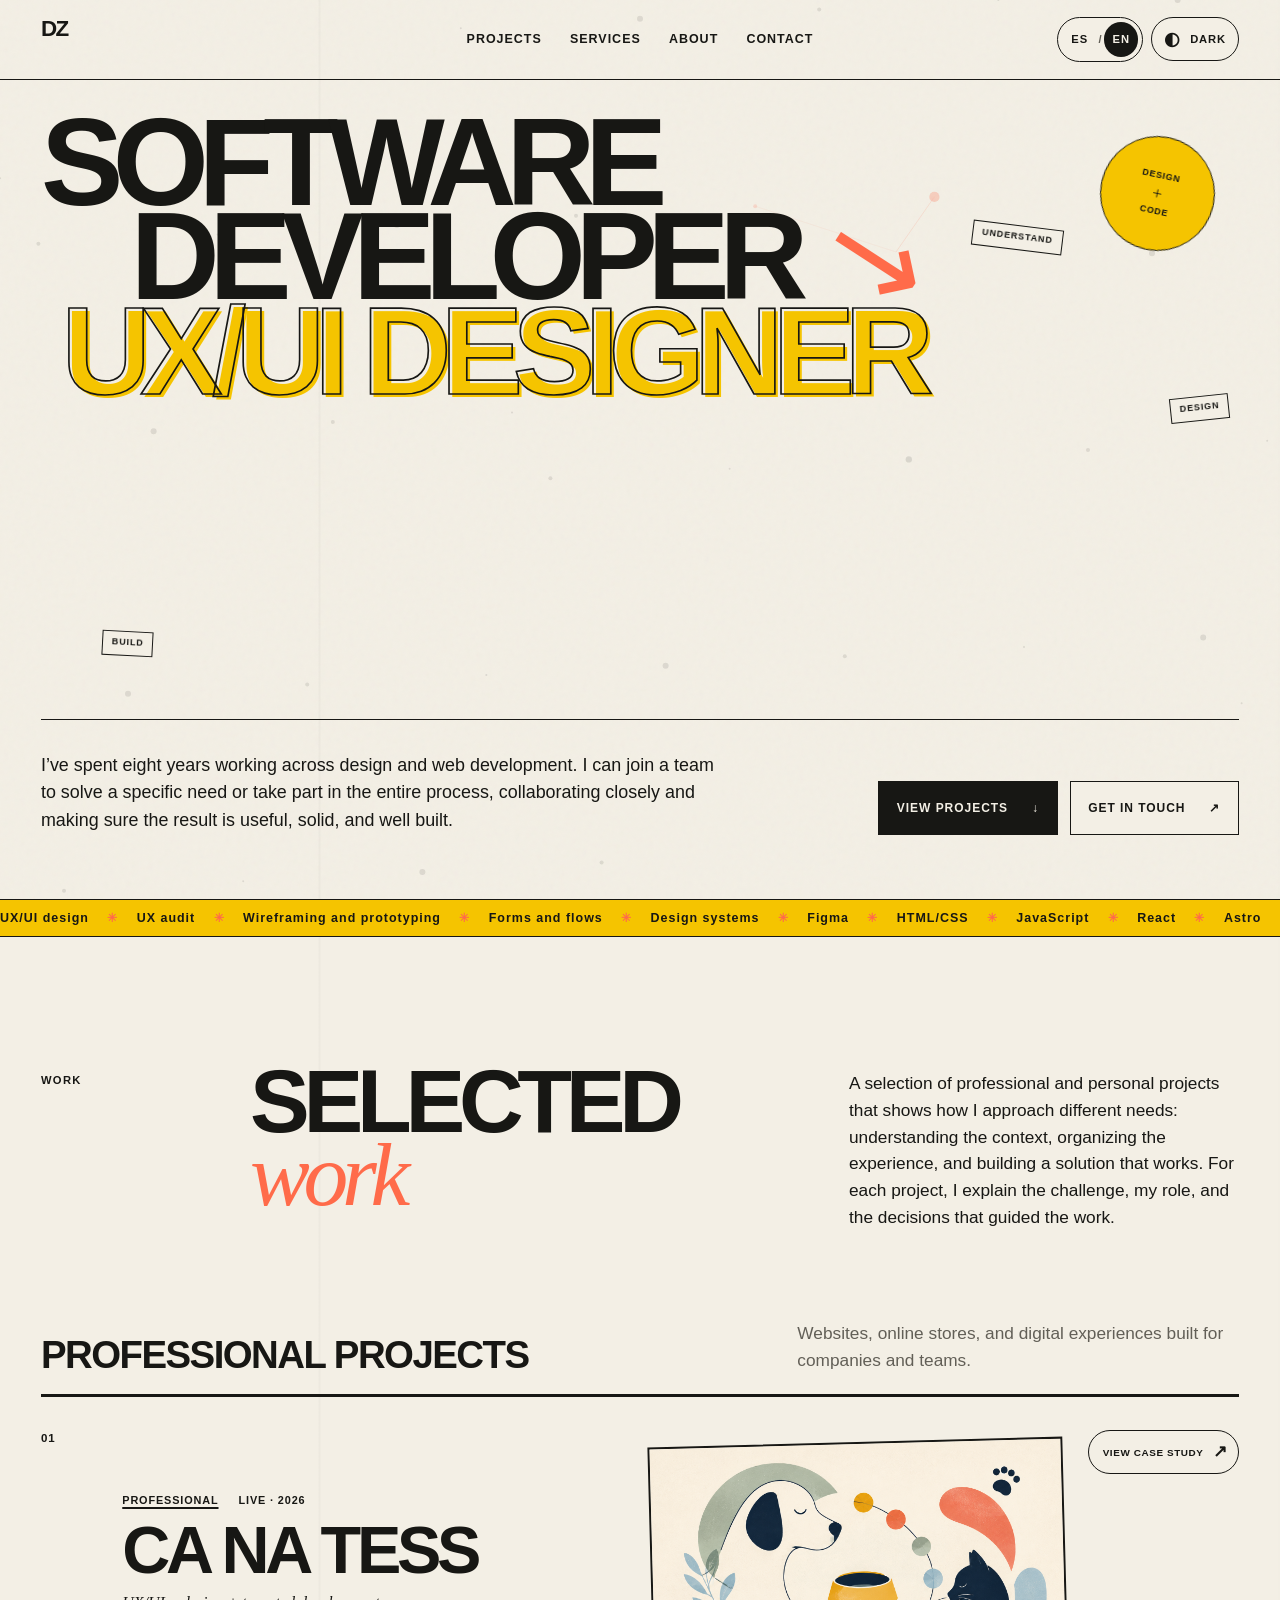
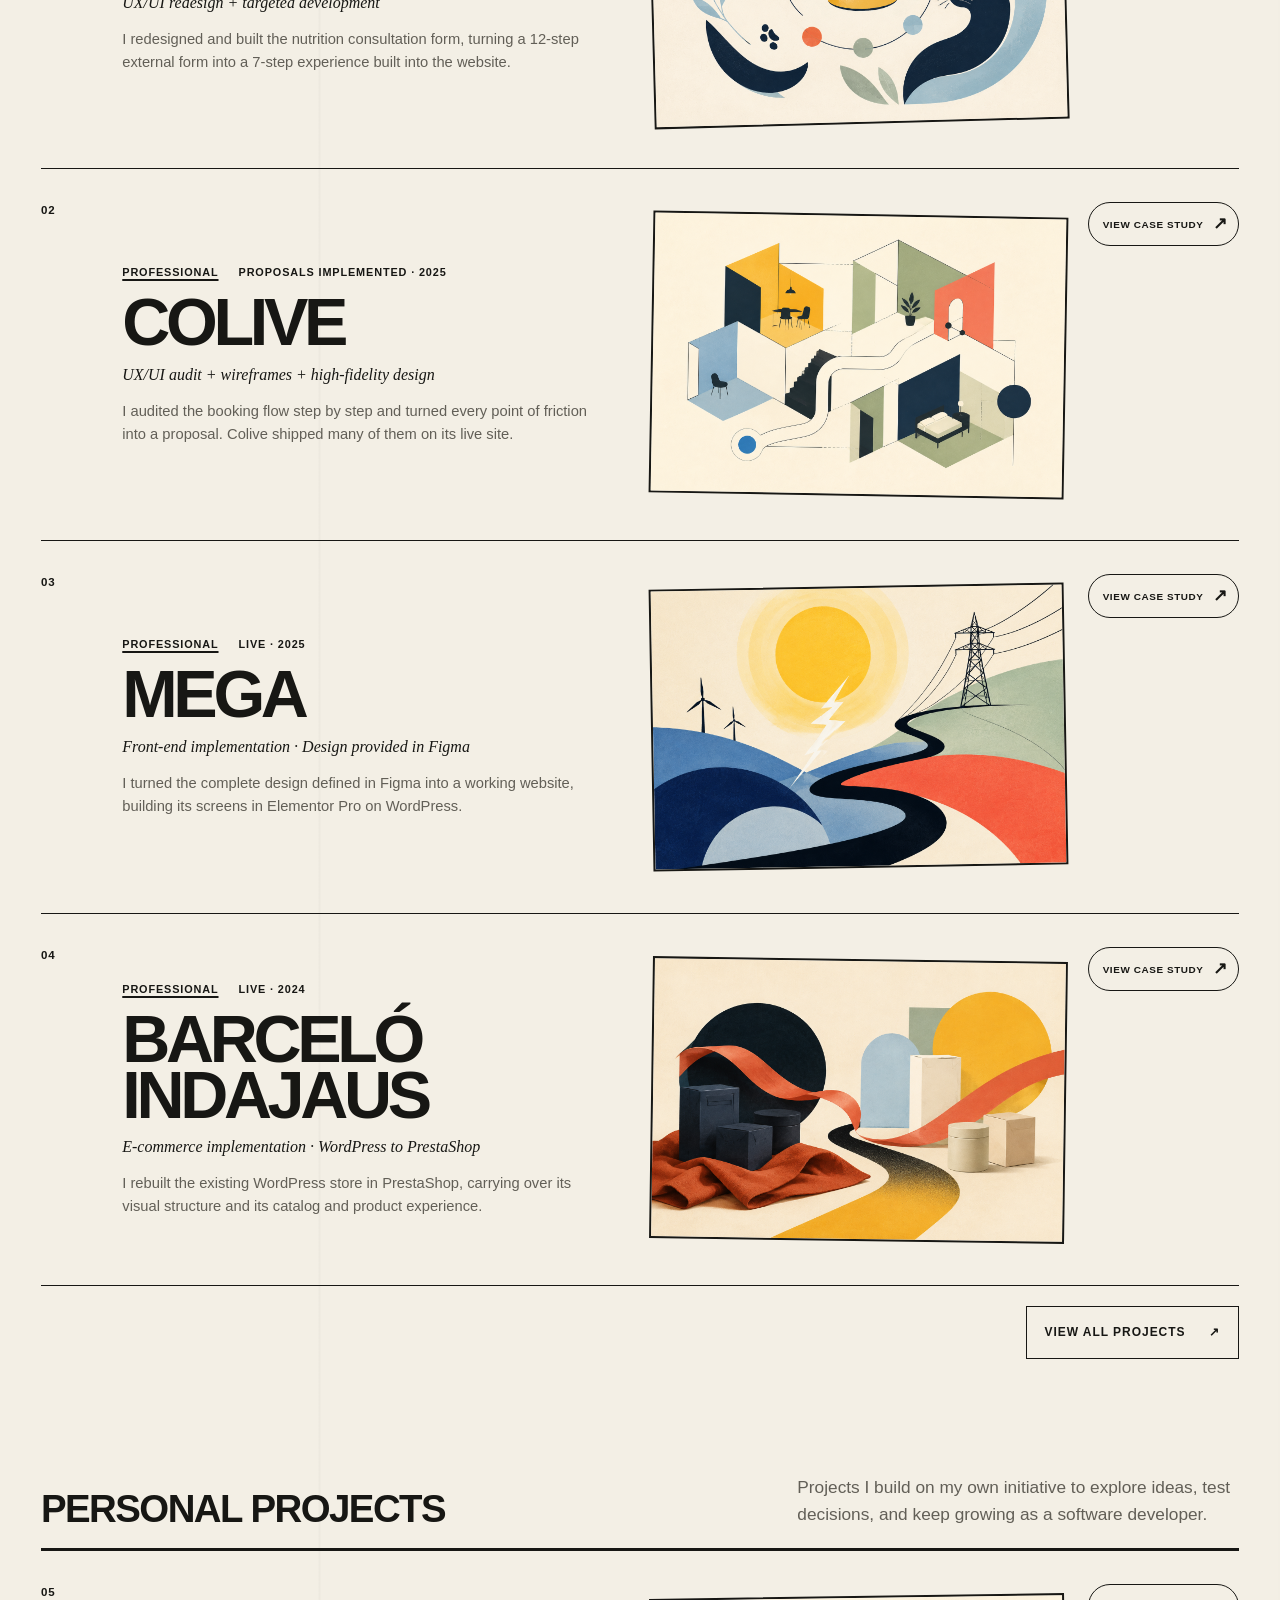
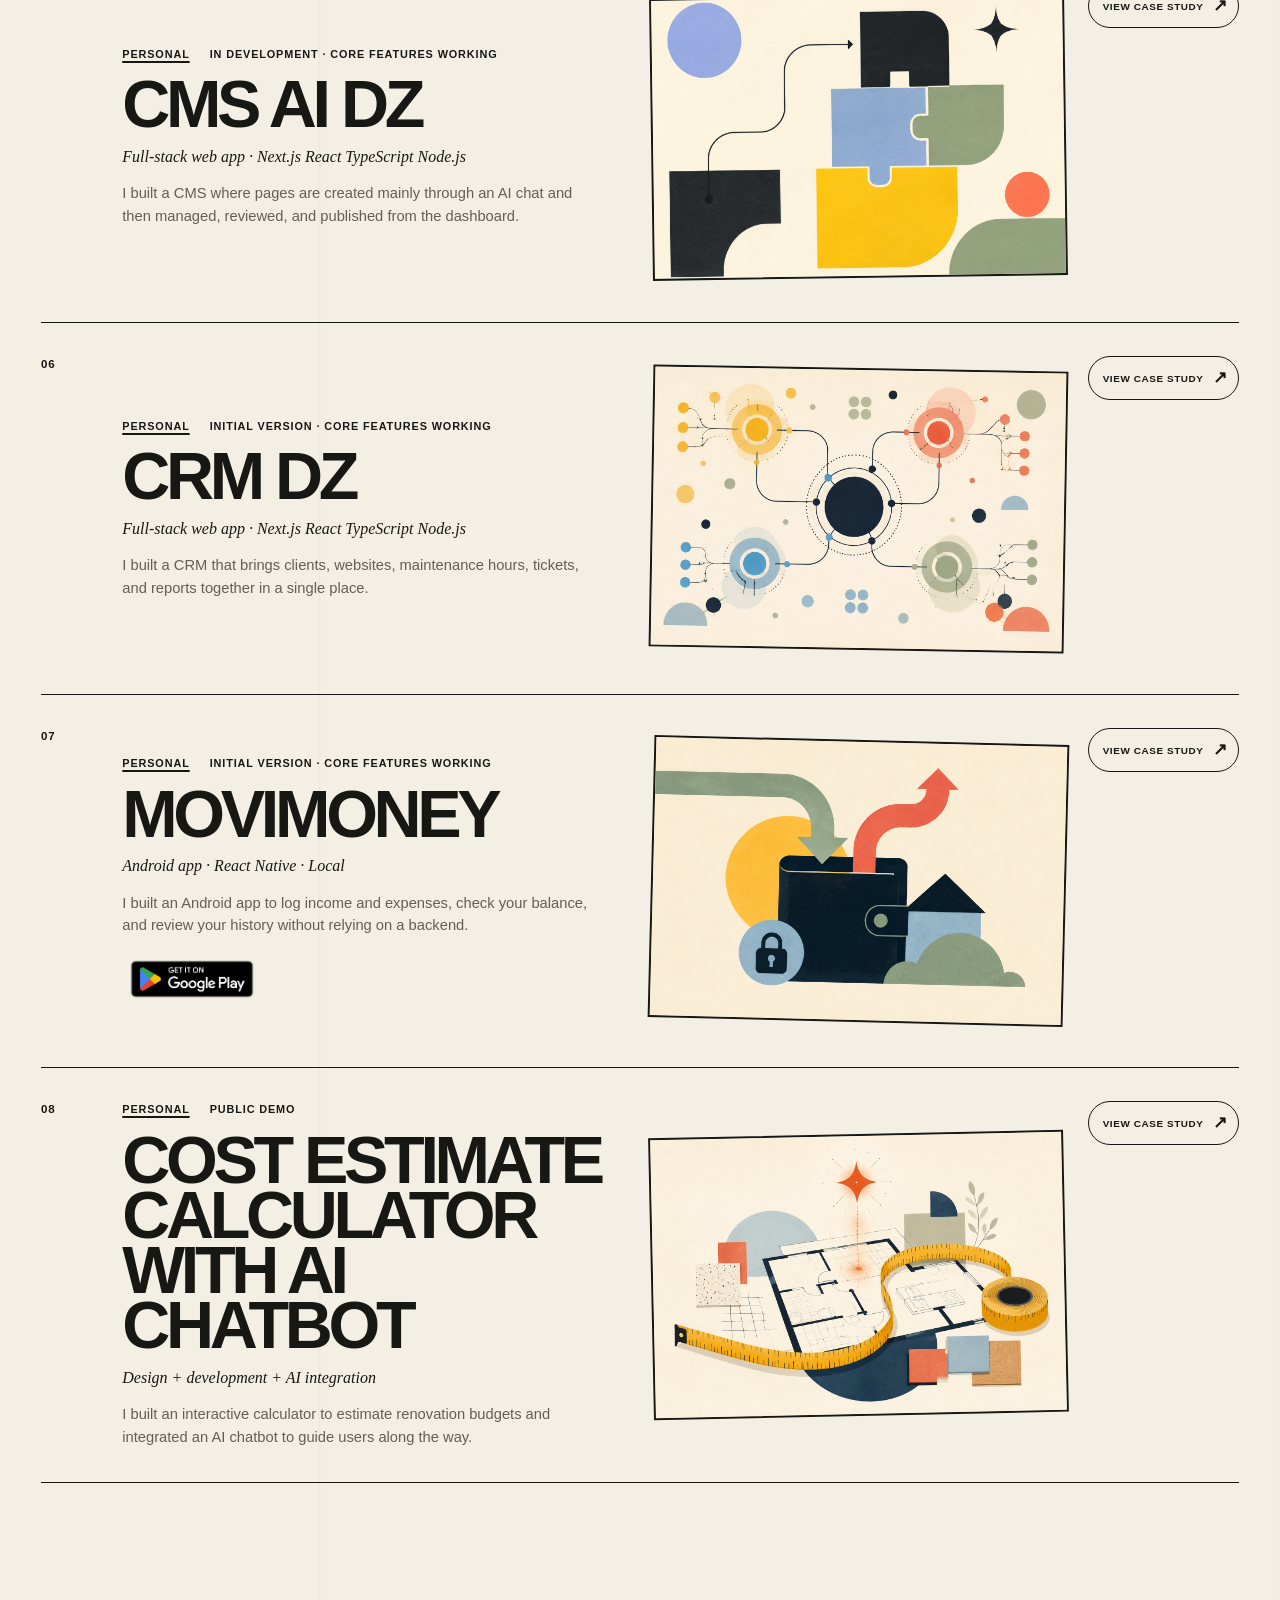
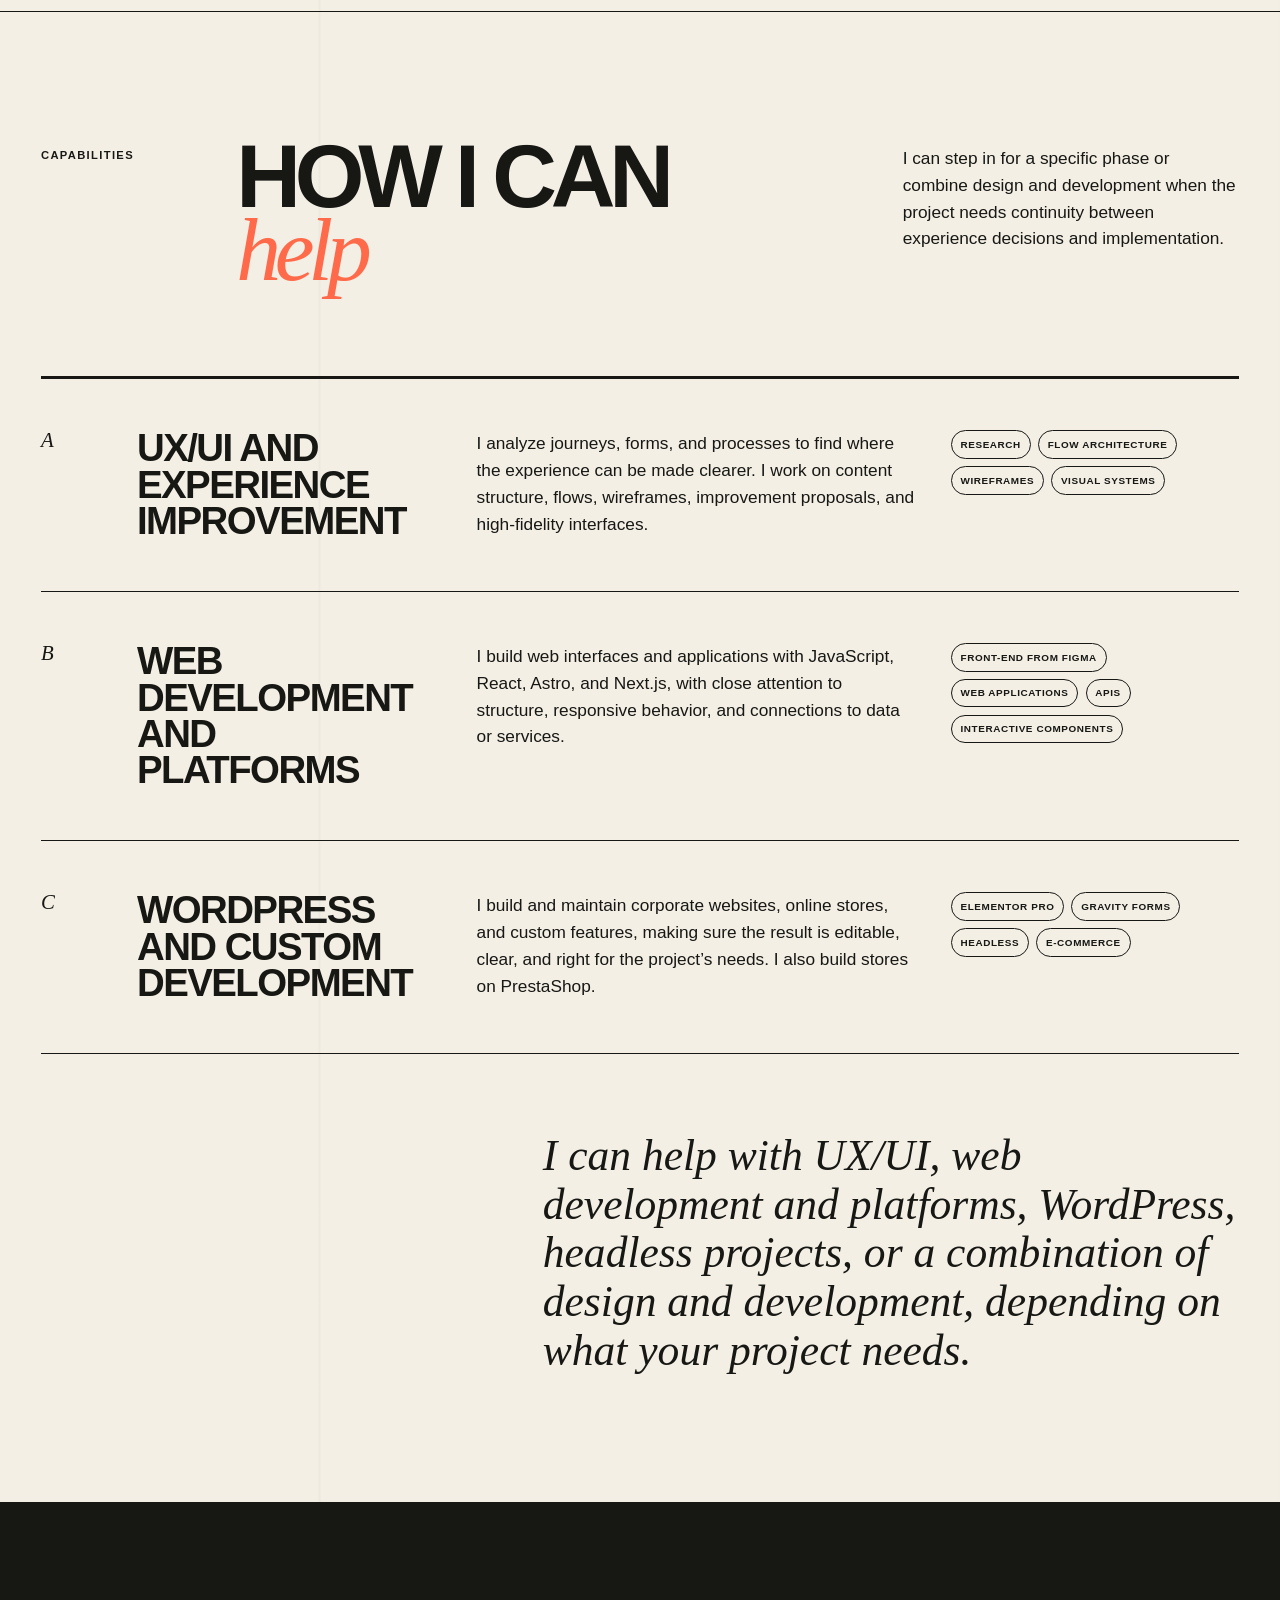
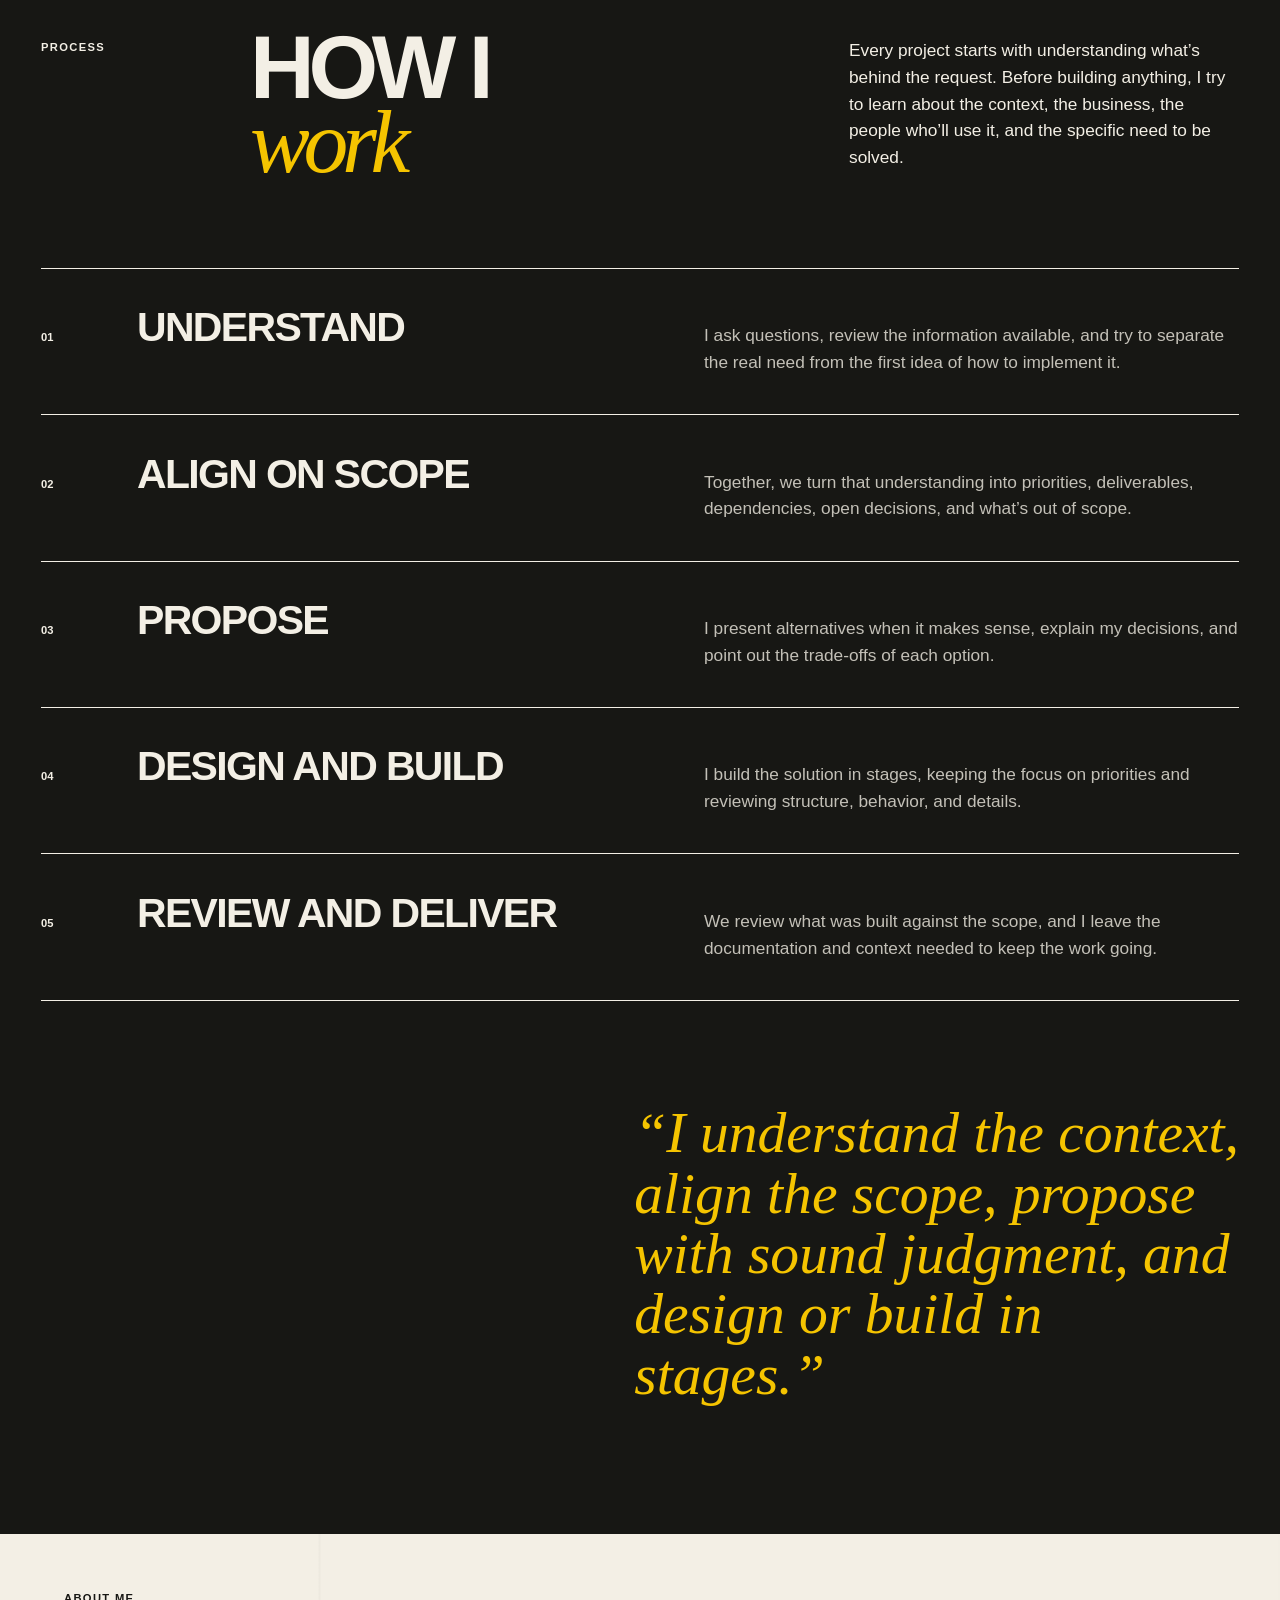
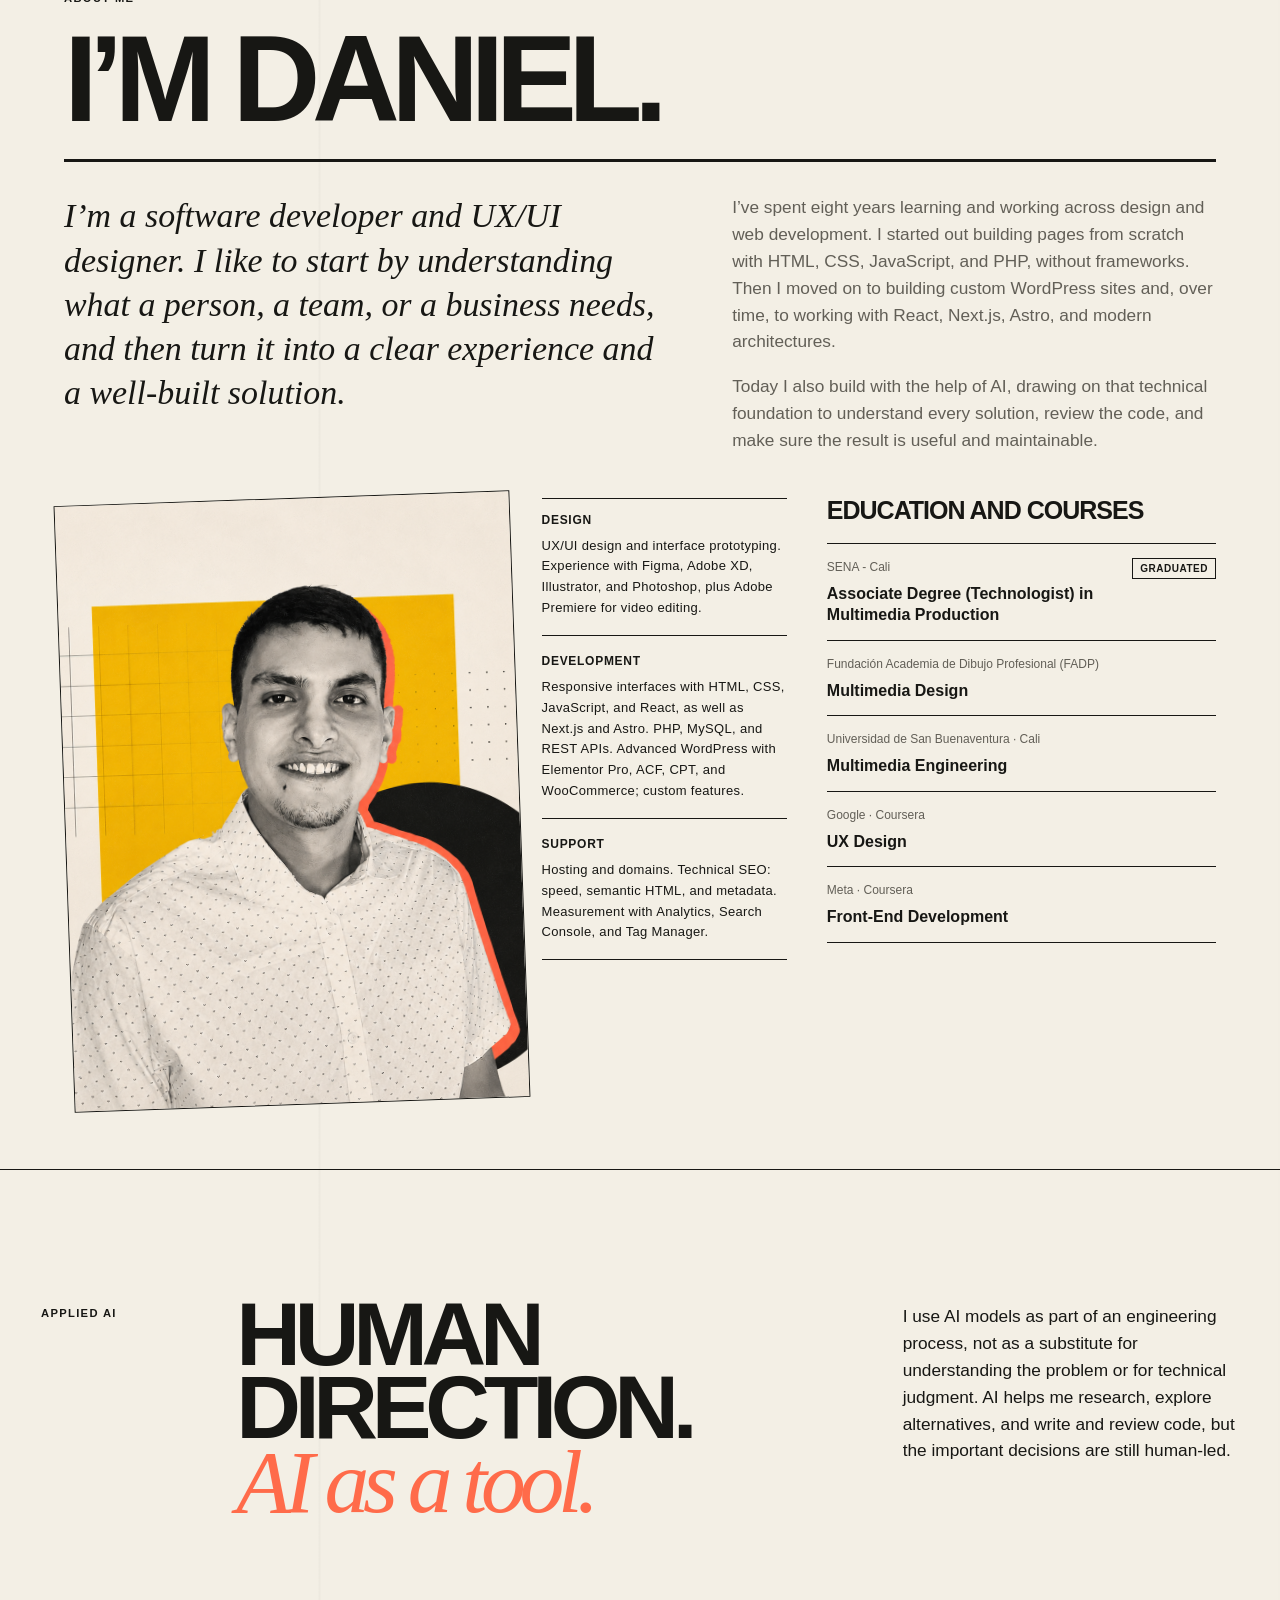
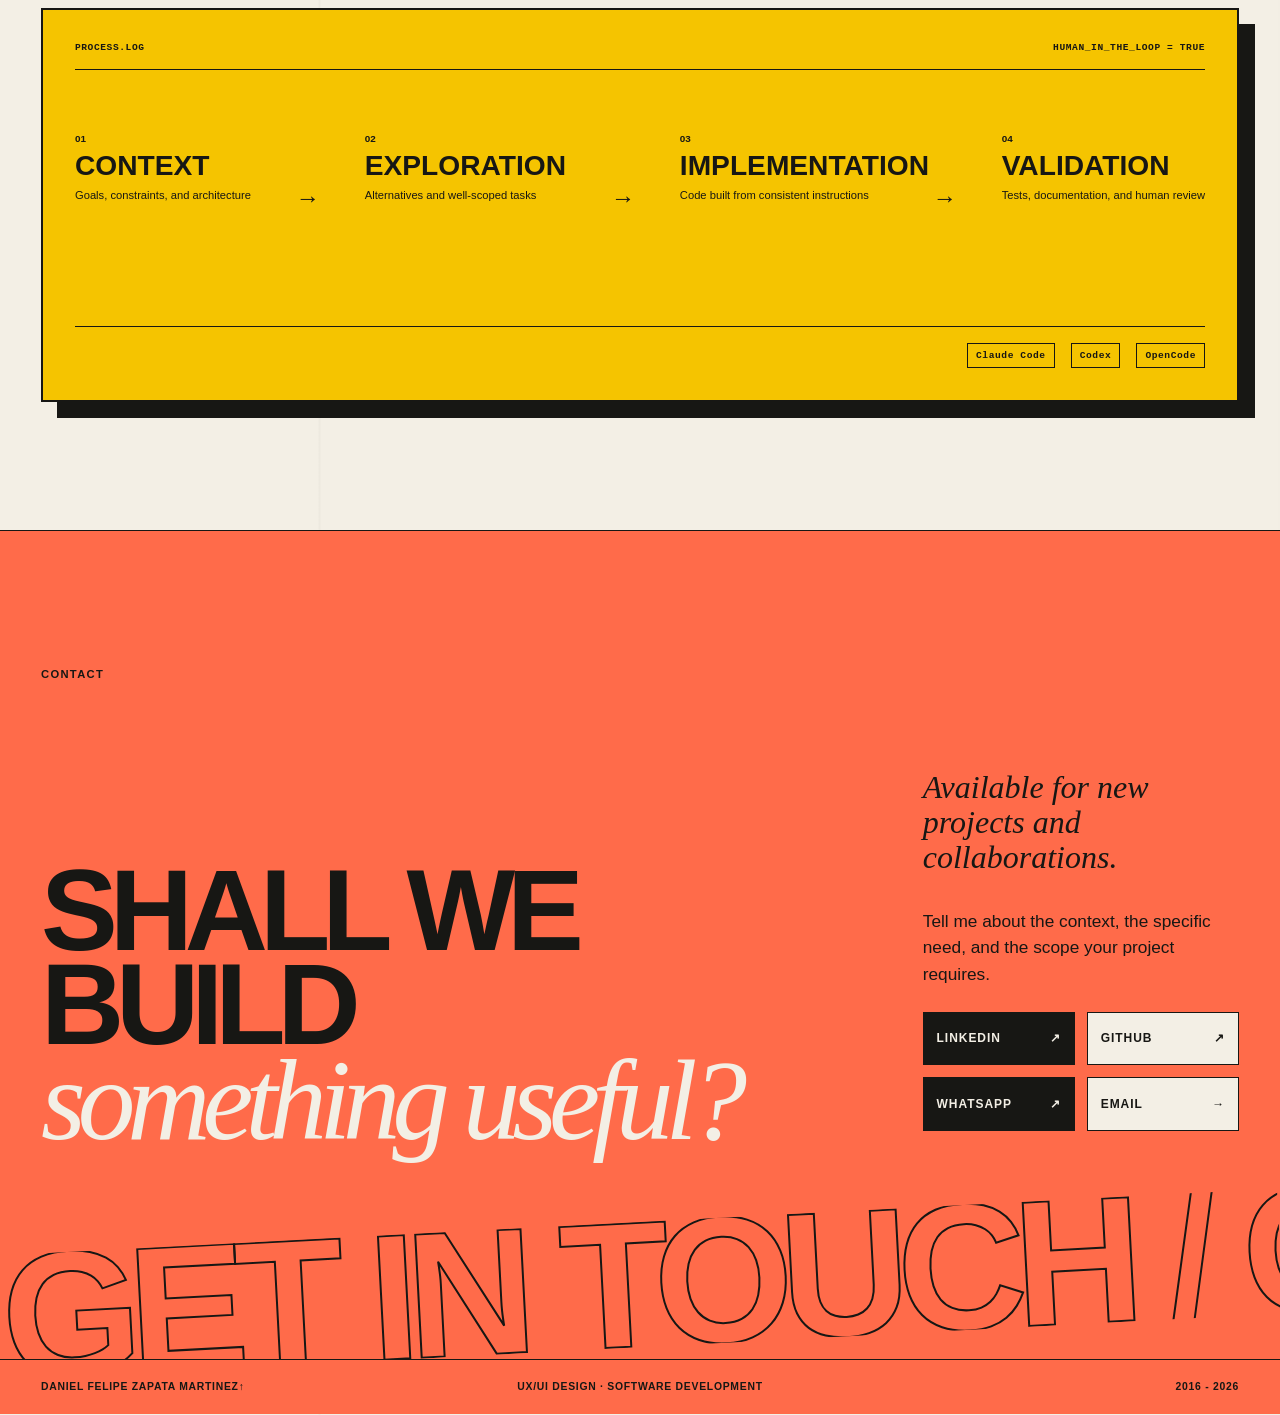
==== commit cb7a2e22: "feat: update skills ticker and personal project order" ====
--- a/en/index.html
+++ b/en/index.html
@@ -81,7 +81,7 @@
     <div class="ticker" aria-hidden="true">
       <div class="ticker__track">
         <span class="ticker__set" data-ticker-set>
-          <span>UX/UI design</span><i>✳</i><span>UX research</span><i>✳</i><span>Content architecture</span><i>✳</i><span>Web development</span><i>✳</i><span>Front-end development</span><i>✳</i><span> Figma</span><i>✳</i><span>WordPress</span><i>✳</i><span>React</span><i>✳</i><span>Astro</span><i>✳</i><span>Next.js</span><i>✳</i><span>E-commerce</span><i>✳</i><span>Design System</span><i>✳</i><span>Forms and flows</span><i>✳</i><span>Headless architecture</span><i>✳</i><span>React Native</span><i>✳</i><span>Applied AI</span><i>✳</i>
+          <span>UX/UI design</span><i>✳</i><span>UX audit</span><i>✳</i><span>Wireframing and prototyping</span><i>✳</i><span>Forms and flows</span><i>✳</i><span>Design systems</span><i>✳</i><span>Figma</span><i>✳</i><span>HTML/CSS</span><i>✳</i><span>JavaScript</span><i>✳</i><span>React</span><i>✳</i><span>Astro</span><i>✳</i><span>Next.js</span><i>✳</i><span>TypeScript</span><i>✳</i><span>Node.js</span><i>✳</i><span>React Native</span><i>✳</i><span>Full-stack development</span><i>✳</i><span>WordPress</span><i>✳</i><span>Headless architecture</span><i>✳</i><span>E-commerce</span><i>✳</i><span>PrestaShop</span><i>✳</i>
         </span>
       </div>
     </div>
@@ -178,9 +178,25 @@
 
         <div class="project-list">
 
+          <article class="project-card project-card--cms reveal" data-project-card="cms-propio">
+            <div class="project-card__button">
+              <span class="project-number">05</span>
+              <div class="project-copy">
+                <span class="project-meta"><span>Personal</span><span> In development · Core features working</span></span>
+              <h4 id="project-title-cms-propio">CMS AI DZ</h4>
+                <span class="project-role"> Full-stack web app · Next.js React TypeScript Node.js</span>
+                <span class="project-summary">I built a CMS where pages are created mainly through an AI chat and then managed, reviewed, and published from the dashboard.</span>
+              </div>
+              <span class="project-cover cover-cms" aria-hidden="true">
+                <img src="../imgs proyectos/cms-ai-dz.png" alt="">
+              </span>
+              <button class="project-arrow" type="button" data-project="cms-propio" aria-labelledby="project-title-cms-propio project-cta-cms-propio"><span id="project-cta-cms-propio">View case study</span><b aria-hidden="true">↗</b></button>
+            </div>
+          </article>
+
           <article class="project-card project-card--crm reveal" data-project-card="crm-dz">
             <div class="project-card__button">
-              <span class="project-number">05</span>
+              <span class="project-number">06</span>
               <div class="project-copy">
                 <span class="project-meta"><span>Personal</span><span> Initial version · Core features working</span></span>
                 <h4 id="project-title-crm-dz">CRM DZ</h4>
@@ -191,22 +207,6 @@
                 <img src="../imgs proyectos/crm-dz.png" alt="">
               </span>
               <button class="project-arrow" type="button" data-project="crm-dz" aria-labelledby="project-title-crm-dz project-cta-crm-dz"><span id="project-cta-crm-dz">View case study</span><b aria-hidden="true">↗</b></button>
-            </div>
-          </article>
-
-          <article class="project-card project-card--cms reveal" data-project-card="cms-propio">
-            <div class="project-card__button">
-              <span class="project-number">06</span>
-              <div class="project-copy">
-                <span class="project-meta"><span>Personal</span><span> In development · Core features working</span></span>
-              <h4 id="project-title-cms-propio">CMS AI DZ</h4>
-                <span class="project-role"> Full-stack web app · Next.js React TypeScript Node.js</span>
-                <span class="project-summary">I built a CMS where pages are created mainly through an AI chat and then managed, reviewed, and published from the dashboard.</span>
-              </div>
-              <span class="project-cover cover-cms" aria-hidden="true">
-                <img src="../imgs proyectos/cms-ai-dz.png" alt="">
-              </span>
-              <button class="project-arrow" type="button" data-project="cms-propio" aria-labelledby="project-title-cms-propio project-cta-cms-propio"><span id="project-cta-cms-propio">View case study</span><b aria-hidden="true">↗</b></button>
             </div>
           </article>
 
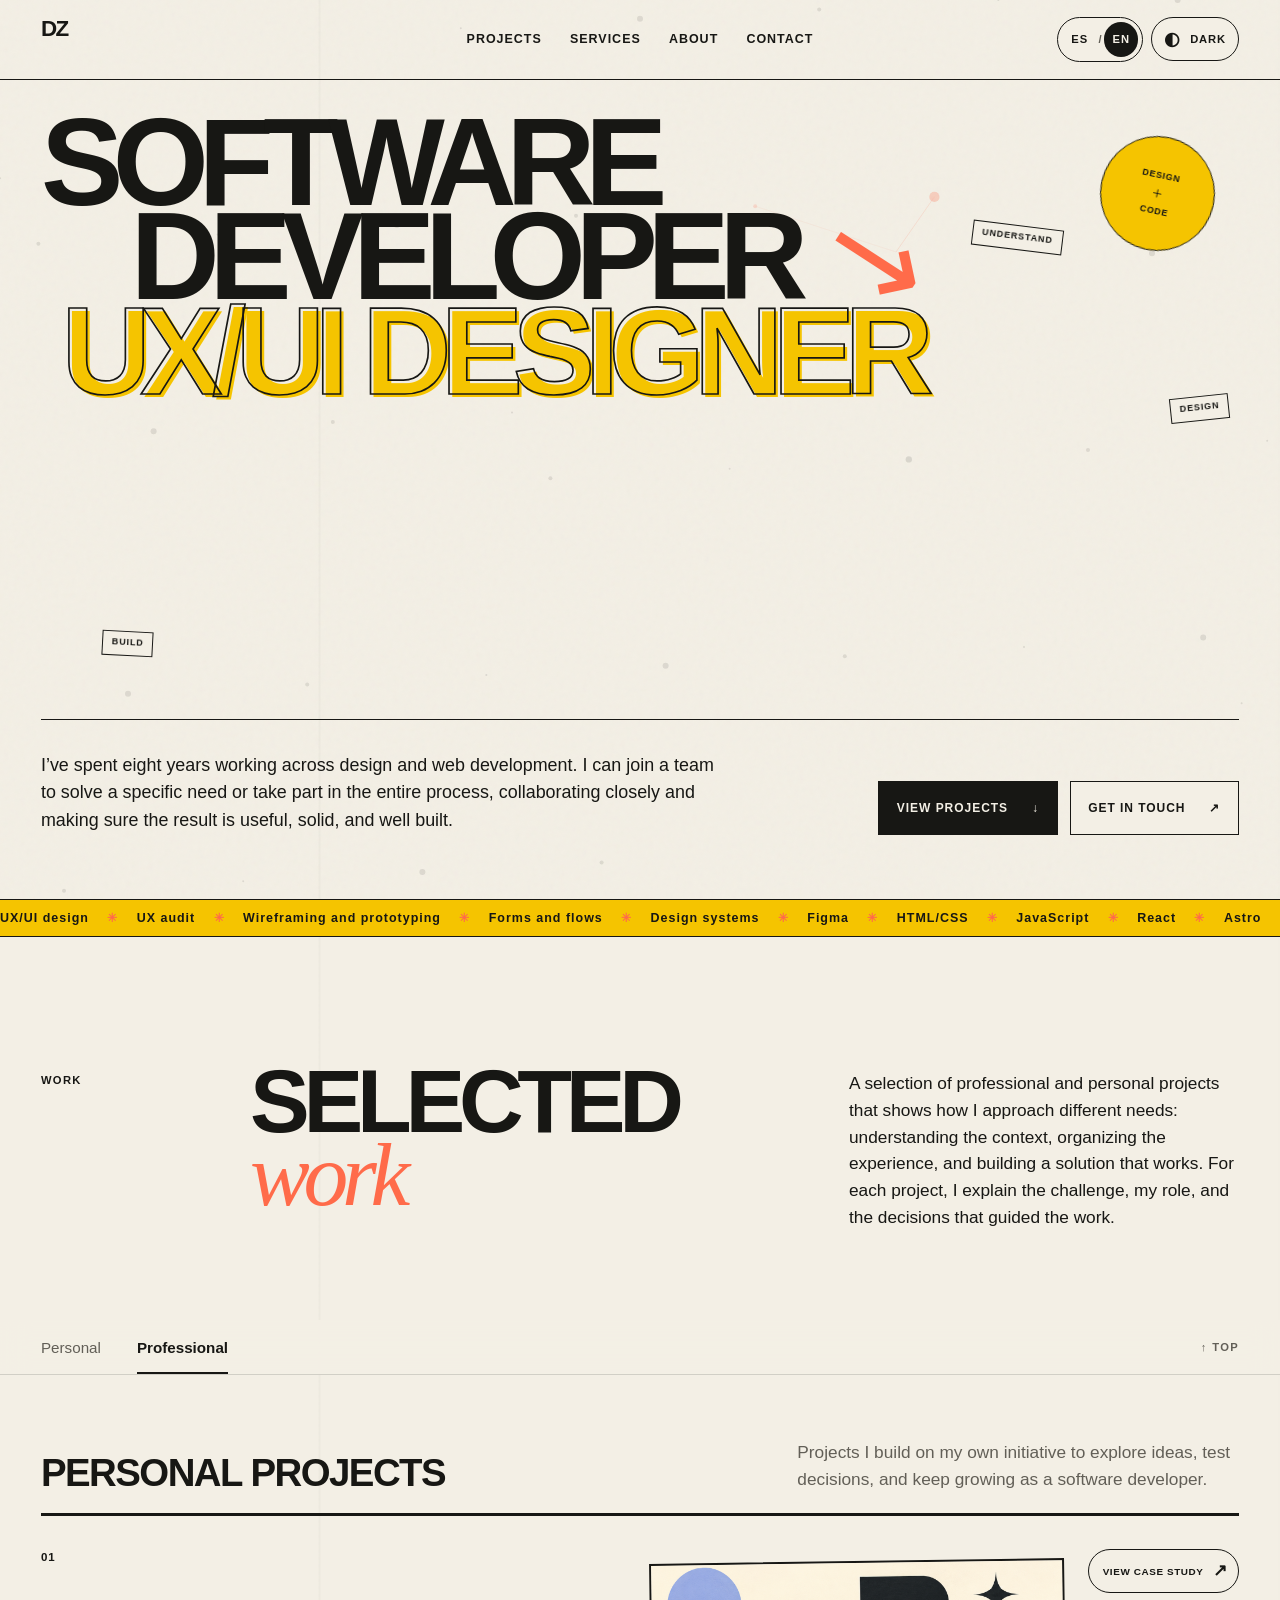
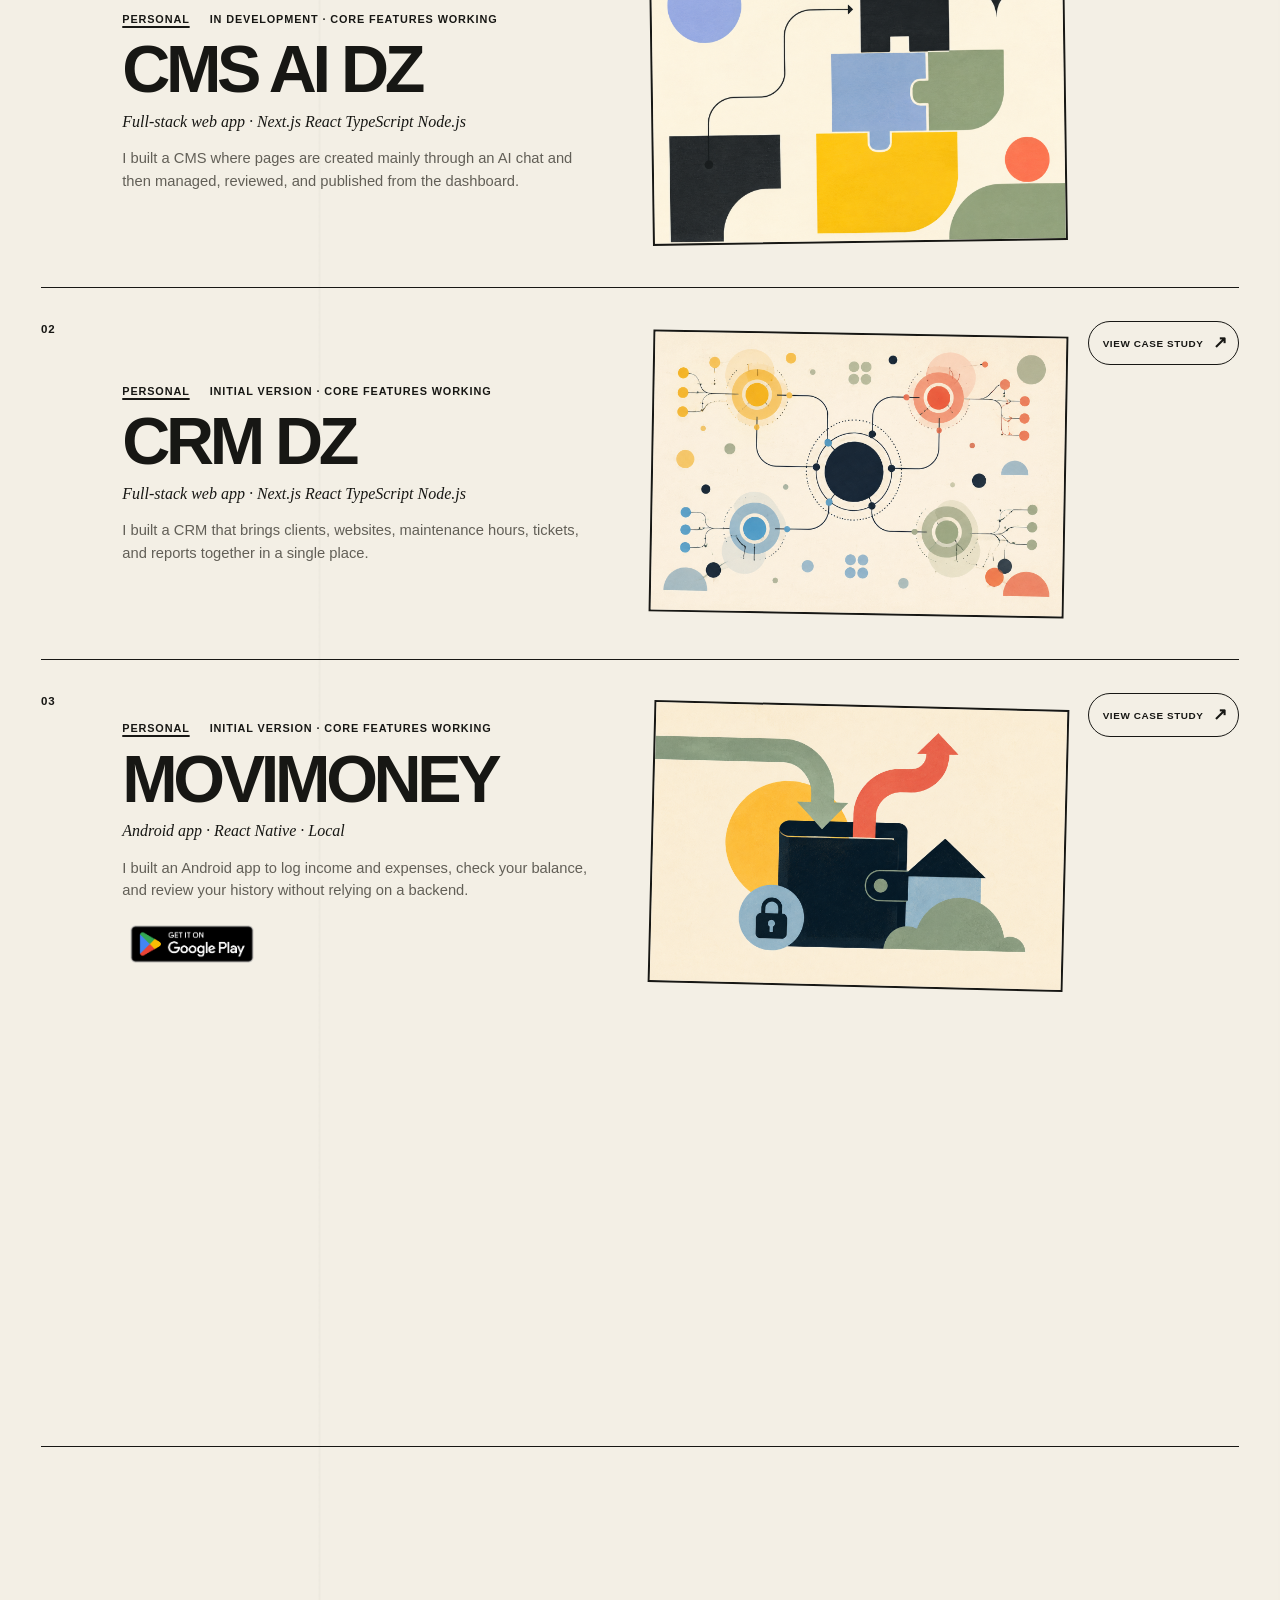
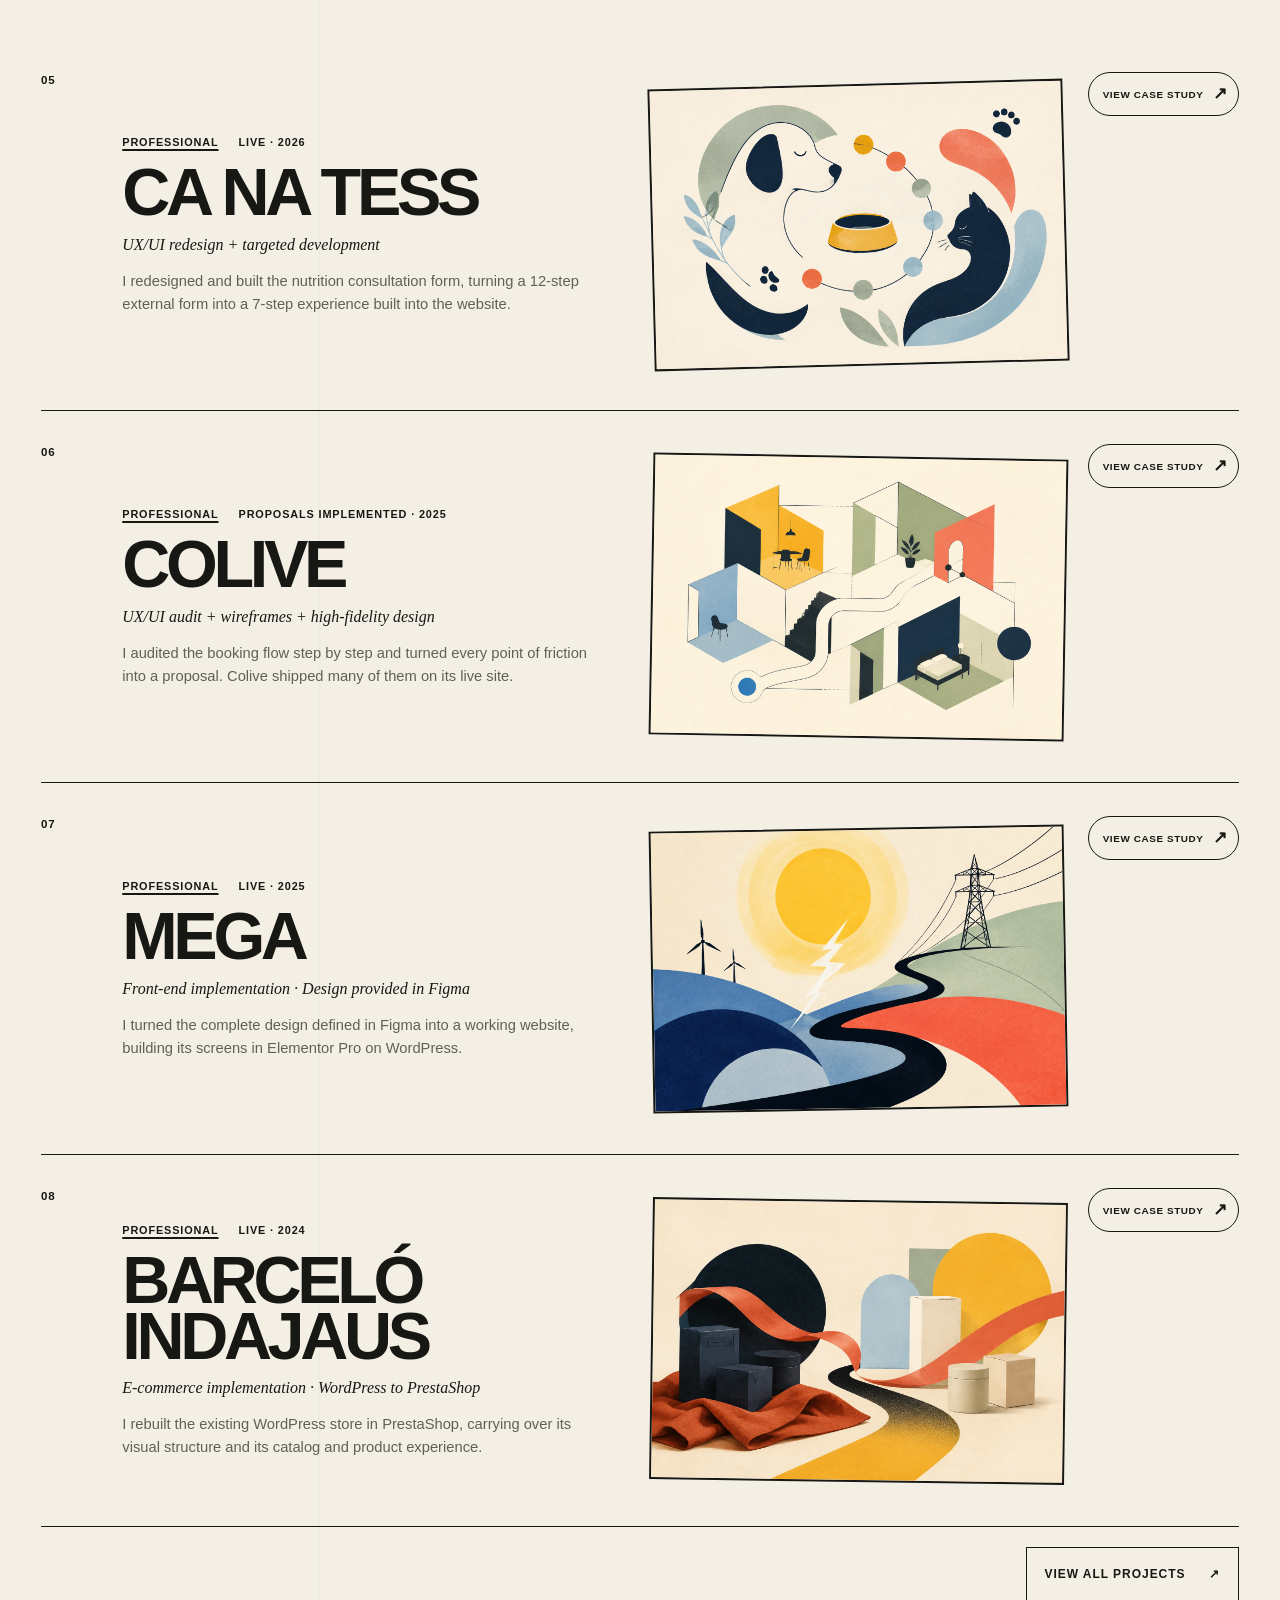
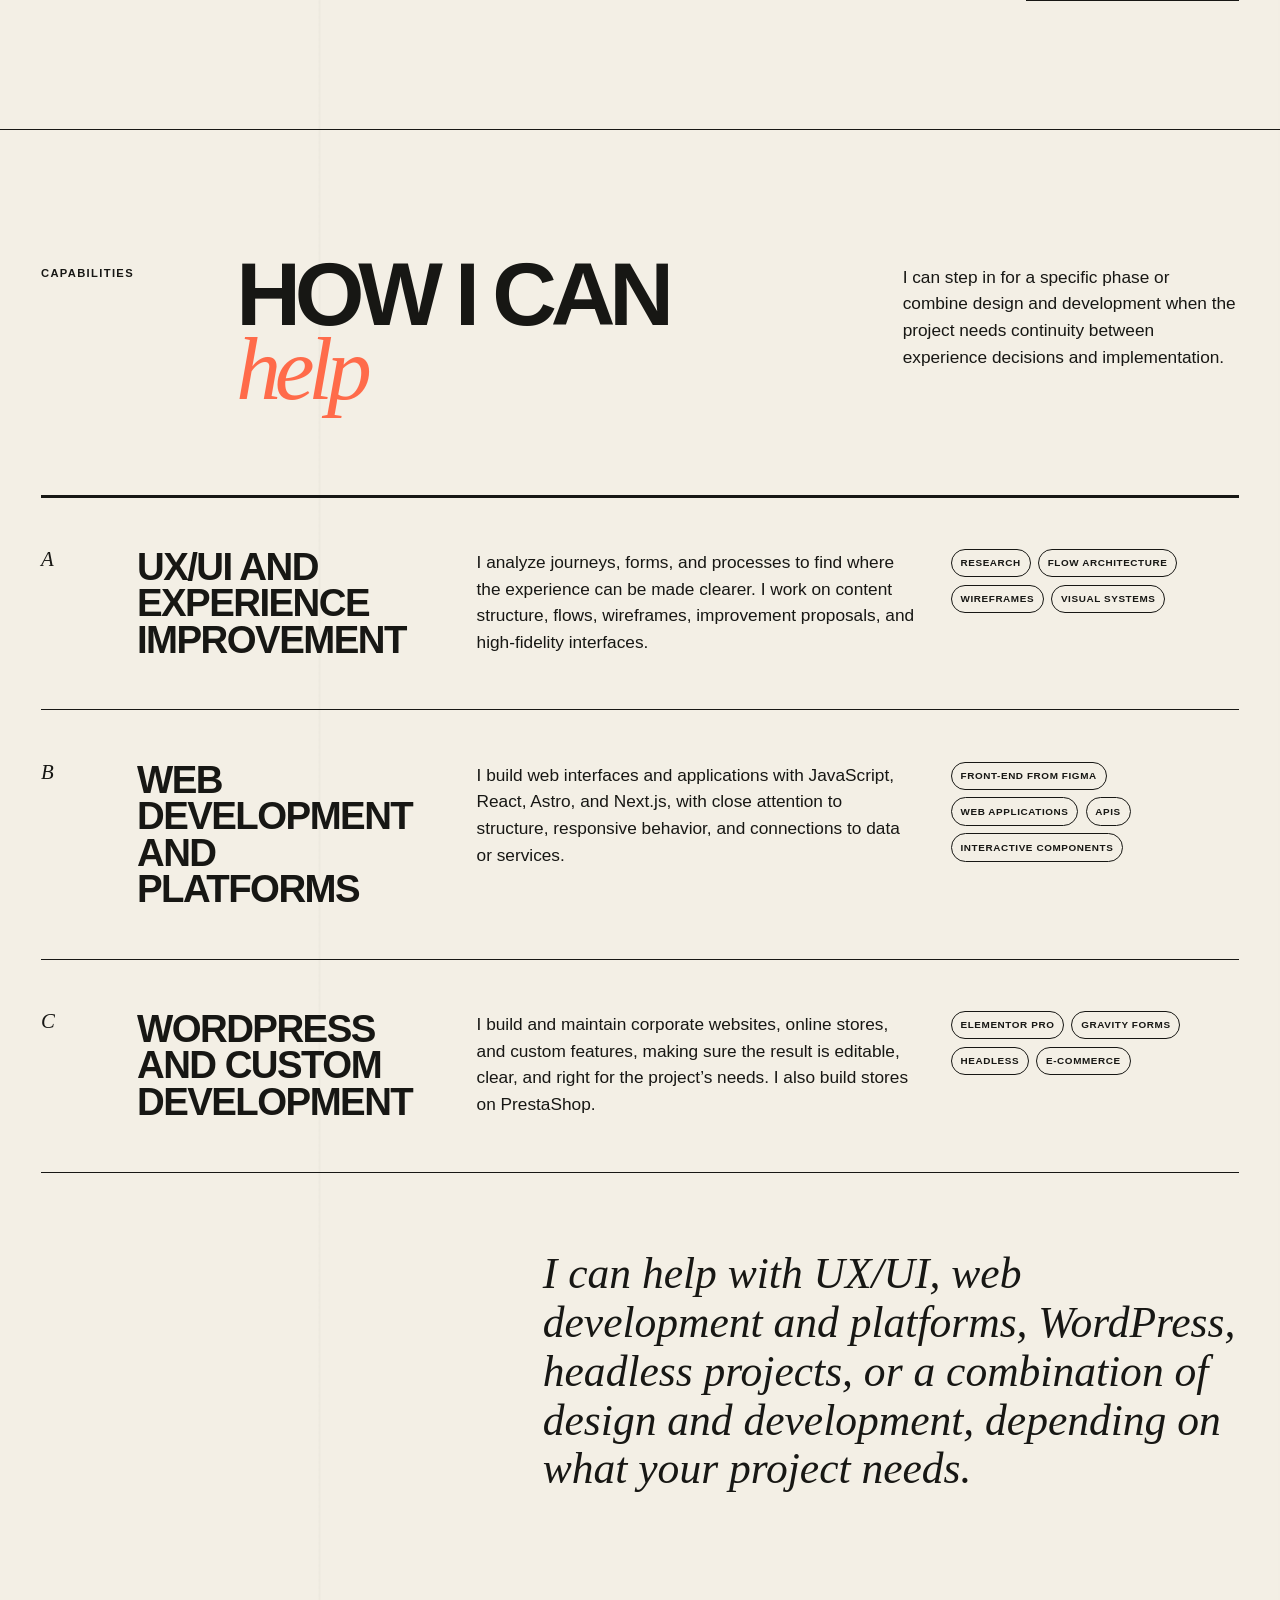
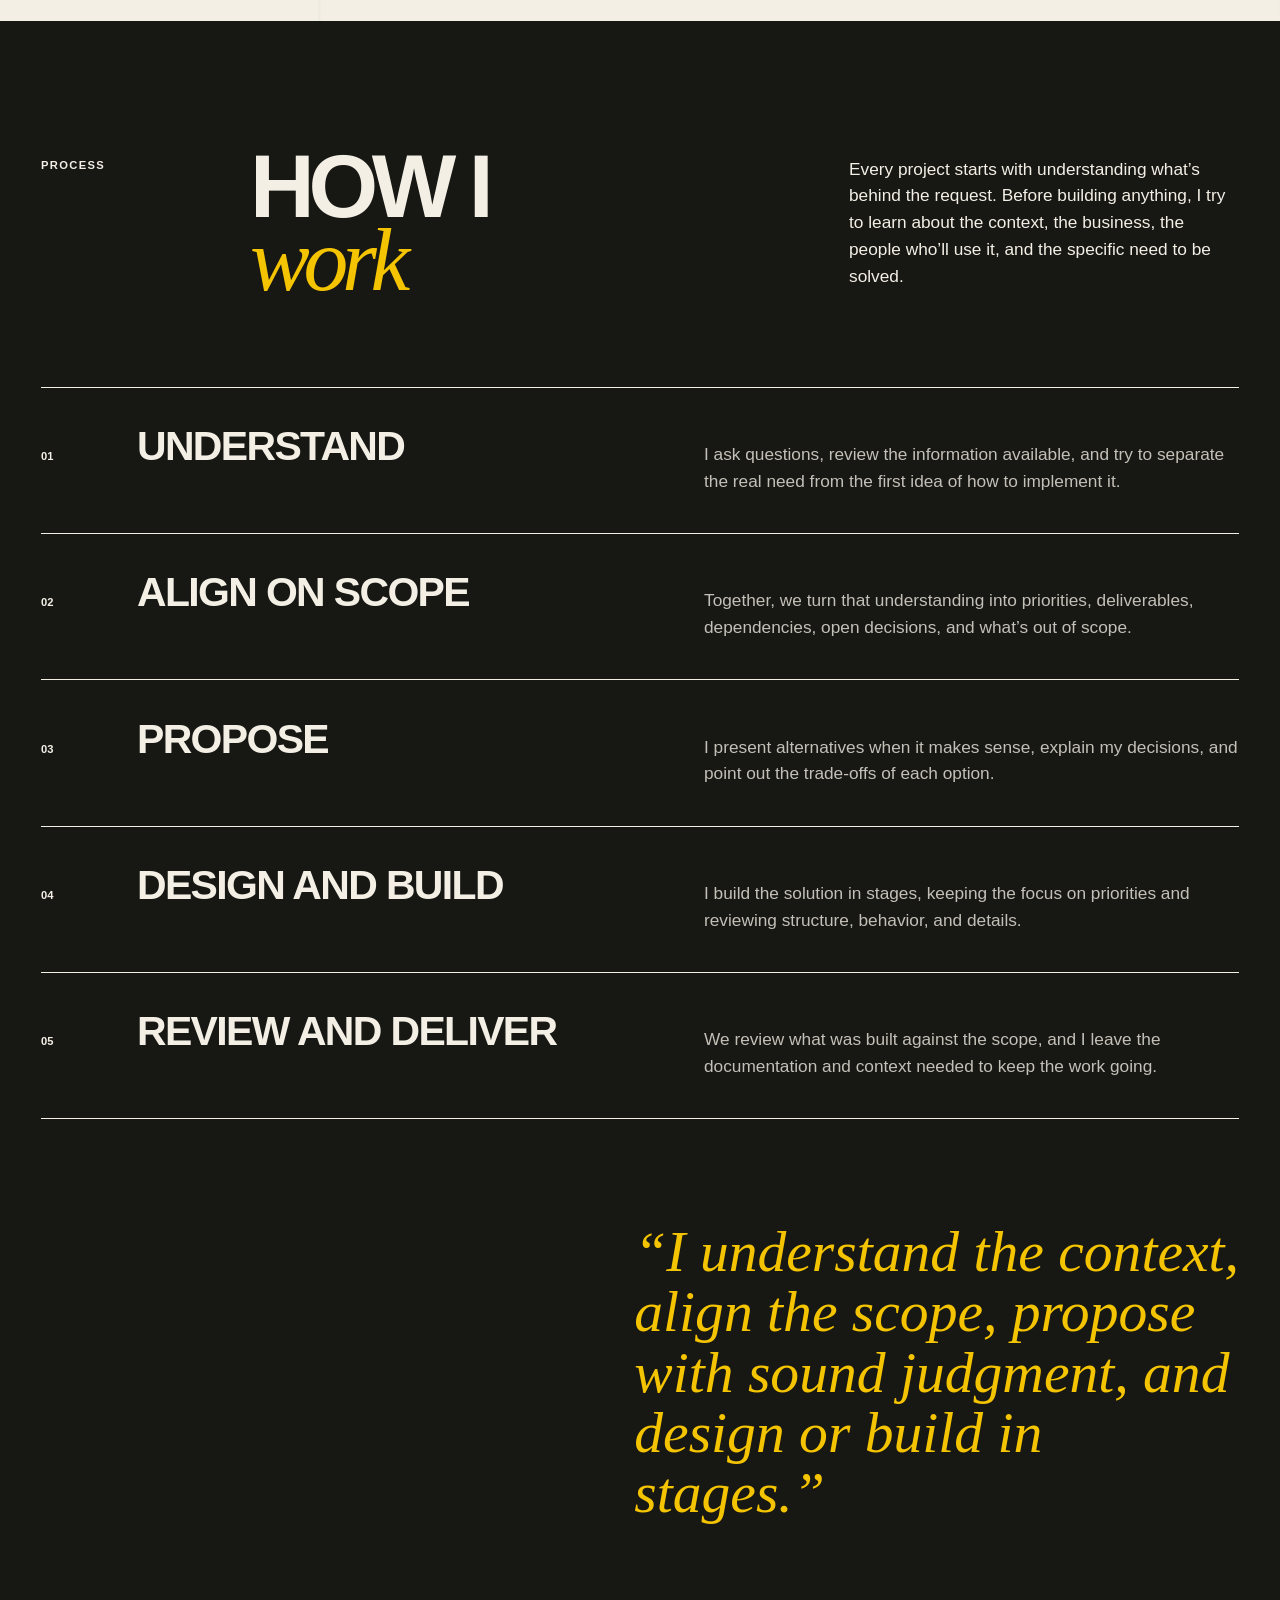
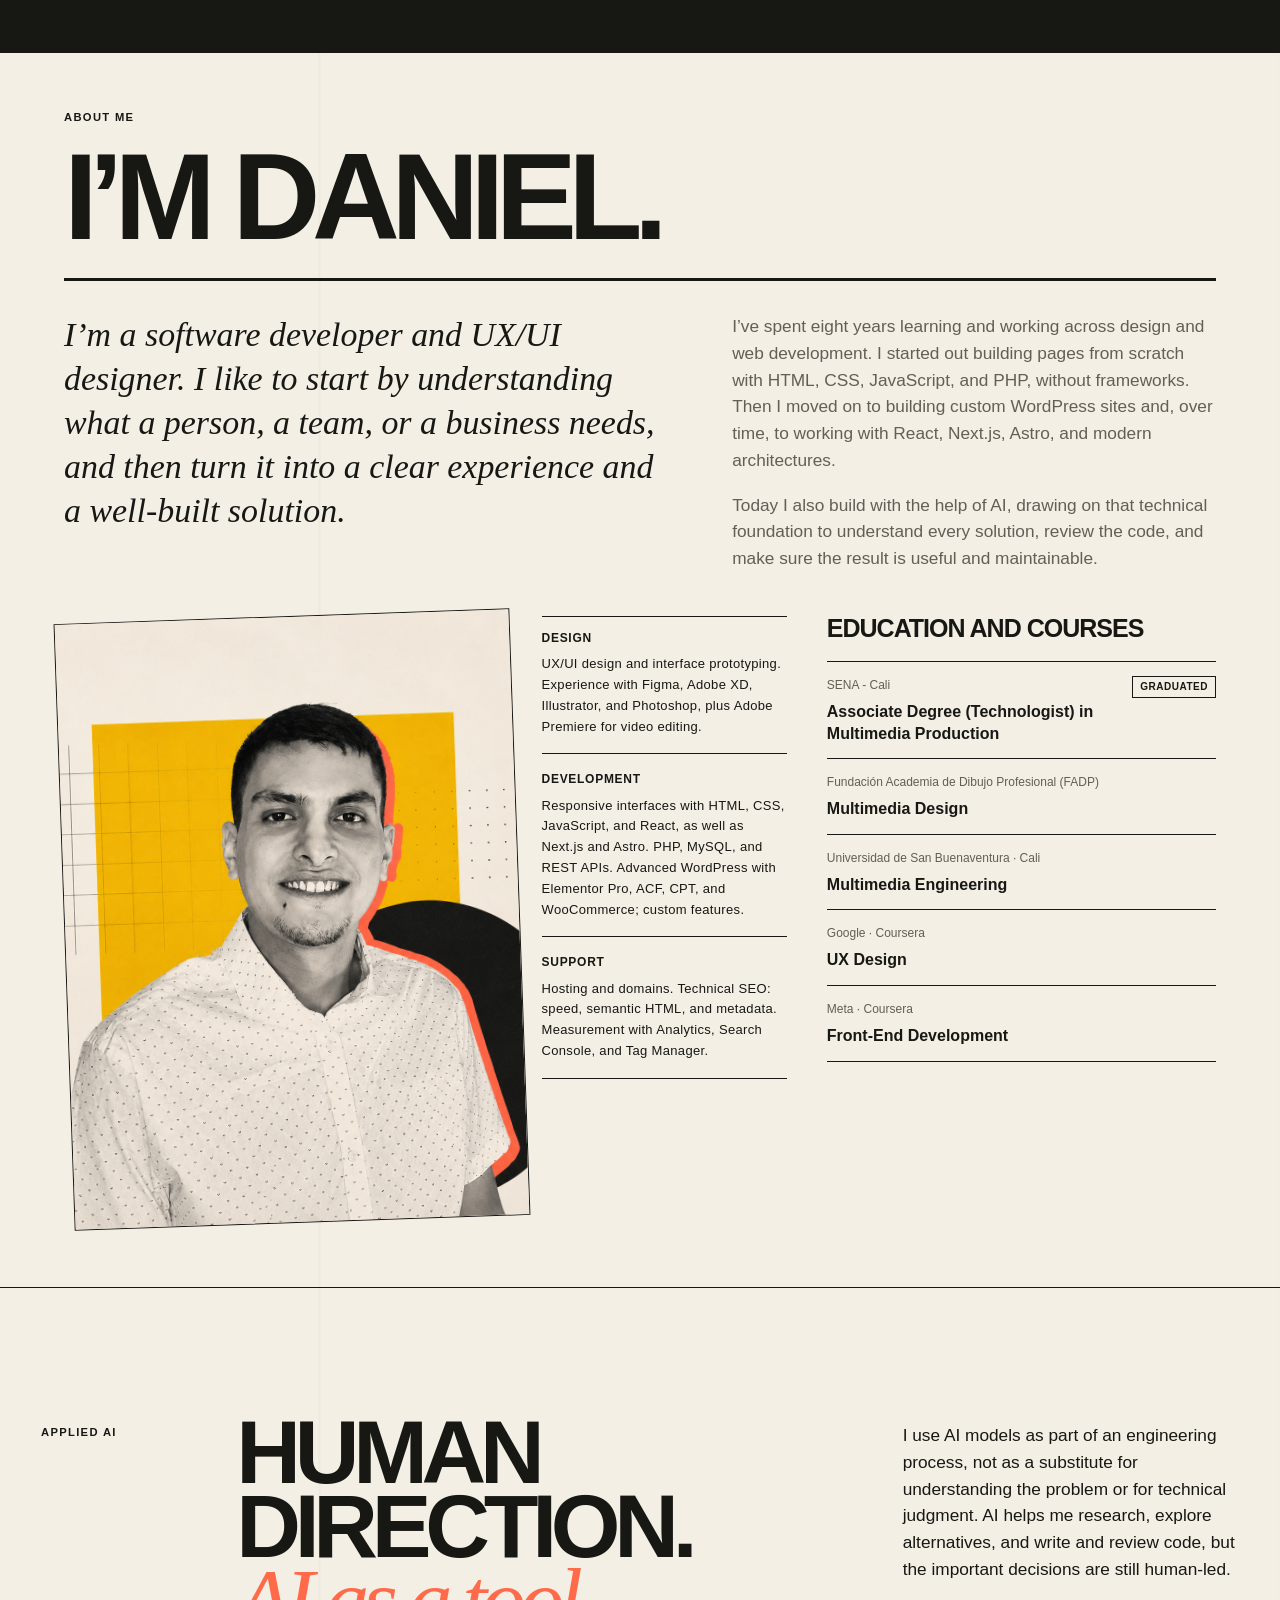
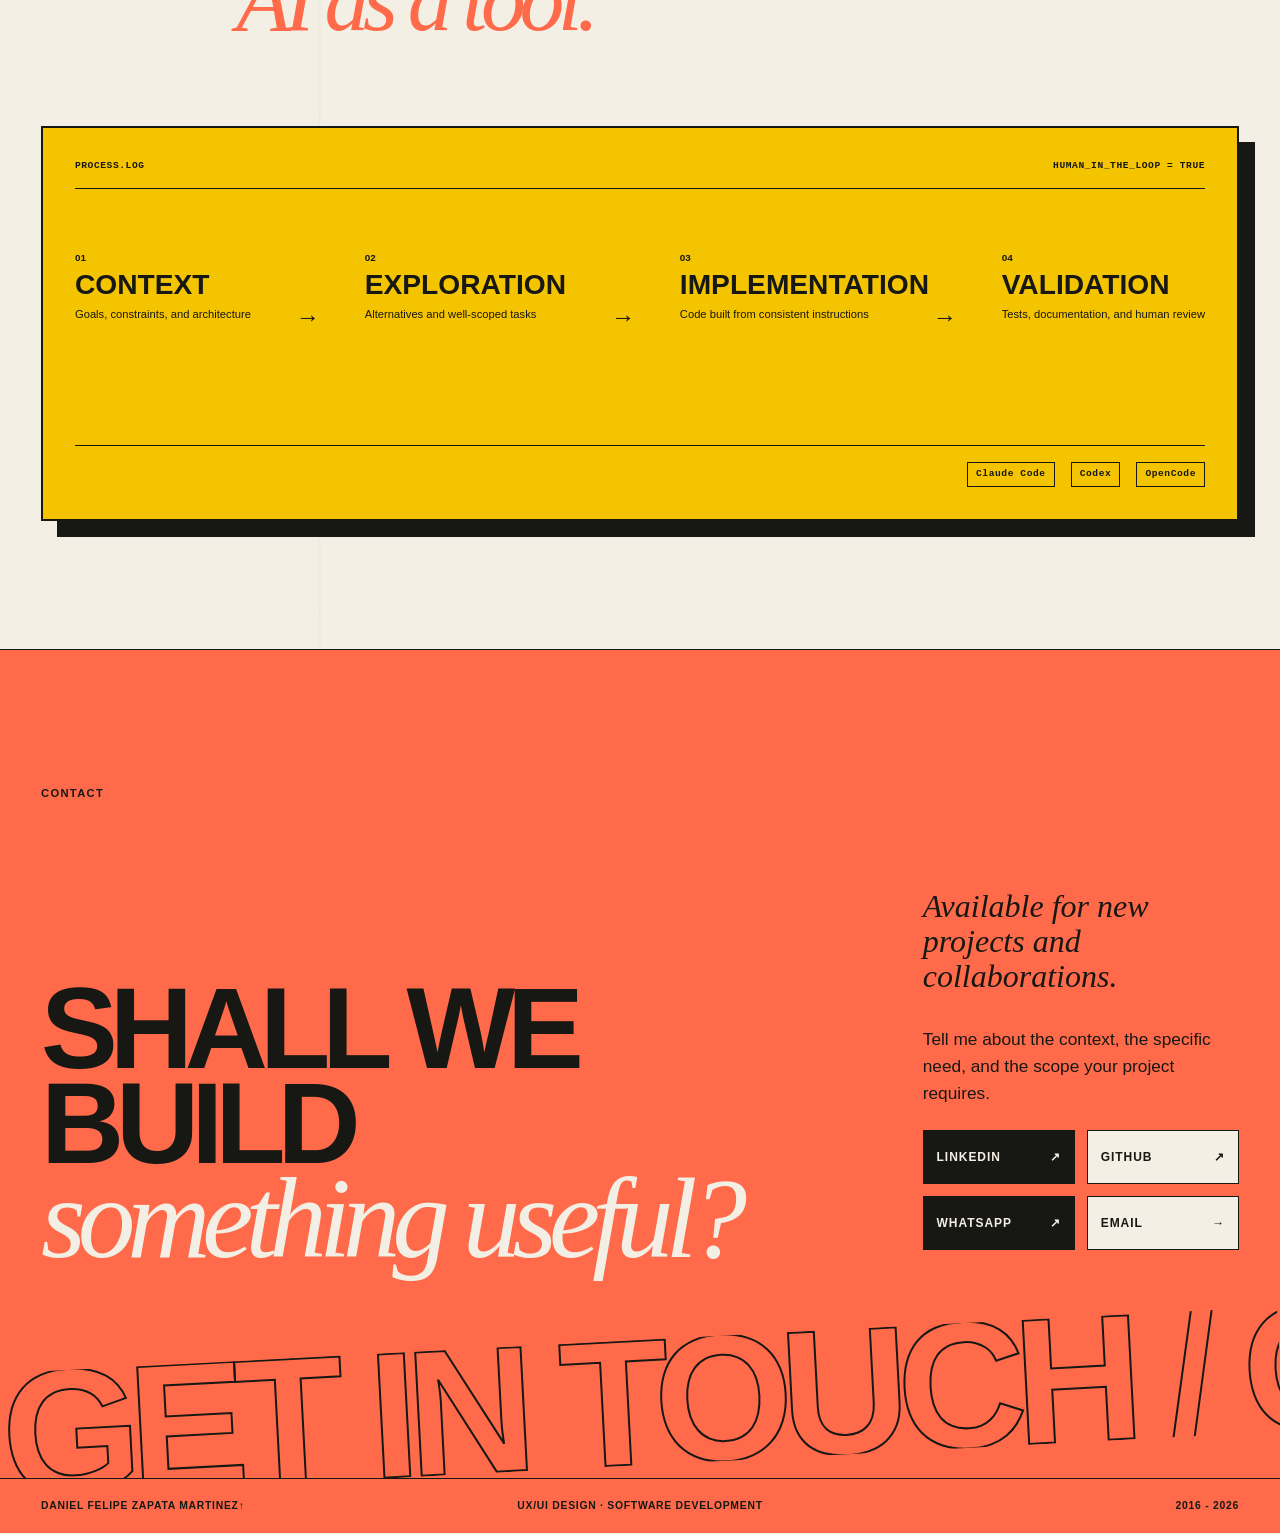
==== commit b0bb8a95: "feat: header fijo, submenú de proyectos y ajustes móviles - Header fijo que se compacta al hacer scr" ====
--- a/en/index.html
+++ b/en/index.html
@@ -93,84 +93,17 @@
         <p>A selection of professional and personal projects that shows how I approach different needs: understanding the context, organizing the experience, and building a solution that works. For each project, I explain the challenge, my role, and the decisions that guided the work.</p>
       </header>
 
-      <div class="project-group">
-        <div class="project-group__heading reveal">
-          <h3>Professional projects</h3>
-          <p>Websites, online stores, and digital experiences built for companies and teams.</p>
-        </div>
-
-        <div class="project-list">
-          <article class="project-card project-card--canatess reveal" data-project-card="ca-na-tess">
-            <div class="project-card__button">
-              <span class="project-number">01</span>
-              <div class="project-copy">
-                <span class="project-meta"><span>Professional</span><span>Live · 2026</span></span>
-                <h4 id="project-title-ca-na-tess">Ca na Tess</h4>
-                <span class="project-role">UX/UI redesign + targeted development</span>
-                <span class="project-summary">I redesigned and built the nutrition consultation form, turning a 12-step external form into a 7-step experience built into the website.</span>
-              </div>
-              <span class="project-cover cover-form" aria-hidden="true">
-                <img src="../imgs proyectos/ca-na-tess.png" alt="">
-              </span>
-              <button class="project-arrow" type="button" data-project="ca-na-tess" aria-labelledby="project-title-ca-na-tess project-cta-ca-na-tess"><span id="project-cta-ca-na-tess">View case study</span><b aria-hidden="true">↗</b></button>
-            </div>
-          </article>
-
-          <article class="project-card project-card--colive reveal" data-project-card="colive">
-            <div class="project-card__button">
-              <span class="project-number">02</span>
-              <div class="project-copy">
-                <span class="project-meta"><span>Professional</span><span>Proposals implemented · 2025</span></span>
-                <h4 id="project-title-colive">Colive</h4>
-                <span class="project-role">UX/UI audit + wireframes + high-fidelity design</span>
-                <span class="project-summary">I audited the booking flow step by step and turned every point of friction into a proposal. Colive shipped many of them on its live site.</span>
-              </div>
-              <span class="project-cover cover-colive" aria-hidden="true">
-                <img src="../imgs proyectos/colive.png" alt="">
-              </span>
-              <button class="project-arrow" type="button" data-project="colive" aria-labelledby="project-title-colive project-cta-colive"><span id="project-cta-colive">View case study</span><b aria-hidden="true">↗</b></button>
-            </div>
-          </article>
-
-          <article class="project-card project-card--mega reveal" data-project-card="mega">
-            <div class="project-card__button">
-              <span class="project-number">03</span>
-              <div class="project-copy">
-                <span class="project-meta"><span>Professional</span><span>Live · 2025</span></span>
-                <h4 id="project-title-mega">Mega</h4>
-                <span class="project-role">Front-end implementation · Design provided in Figma</span>
-                <span class="project-summary">I turned the complete design defined in Figma into a working website, building its screens in Elementor Pro on WordPress.</span>
-              </div>
-              <span class="project-cover cover-mega" aria-hidden="true">
-                <img src="../imgs proyectos/mega.png" alt="">
-              </span>
-              <button class="project-arrow" type="button" data-project="mega" aria-labelledby="project-title-mega project-cta-mega"><span id="project-cta-mega">View case study</span><b aria-hidden="true">↗</b></button>
-            </div>
-          </article>
-
-          <article class="project-card project-card--barcelo reveal" data-project-card="barcelo-indajaus">
-            <div class="project-card__button">
-              <span class="project-number">04</span>
-              <div class="project-copy">
-                <span class="project-meta"><span>Professional</span><span>Live · 2024</span></span>
-                <h4 id="project-title-barcelo-indajaus">Barceló Indajaus</h4>
-                <span class="project-role">E-commerce implementation · WordPress to PrestaShop</span>
-                <span class="project-summary">I rebuilt the existing WordPress store in PrestaShop, carrying over its visual structure and its catalog and product experience.</span>
-              </div>
-              <span class="project-cover cover-shop" aria-hidden="true">
-                <img src="../imgs proyectos/barcelo-indajaus.png" alt="">
-              </span>
-              <button class="project-arrow" type="button" data-project="barcelo-indajaus" aria-labelledby="project-title-barcelo-indajaus project-cta-barcelo-indajaus"><span id="project-cta-barcelo-indajaus">View case study</span><b aria-hidden="true">↗</b></button>
-            </div>
-          </article>
-        </div>
-
-        <div class="project-more reveal">
-          <a class="button button--secondary magnetic" href="projects.html"><span>View all projects</span><span aria-hidden="true">↗</span></a>
-        </div>
-      </div>
-
-      <div class="project-group project-group--personal">
+      <div class="project-subnav__sentinel" aria-hidden="true"></div>
+      <nav class="project-subnav" aria-label="Projects">
+        <span class="project-subnav__label" aria-hidden="true">Projects <i>/</i></span>
+        <div class="project-subnav__tabs">
+          <a class="project-subnav__link" href="#personal-projects">Personal</a>
+          <a class="project-subnav__link" href="#professional-projects">Professional</a>
+        </div>
+        <a class="project-subnav__top" href="#projects">↑ Top</a>
+      </nav>
+
+      <div class="project-group project-group--personal" id="personal-projects">
         <div class="project-group__heading reveal">
           <h3>Personal projects</h3>
           <p>Projects I build on my own initiative to explore ideas, test decisions, and keep growing as a software developer.</p>
@@ -180,9 +113,9 @@
 
           <article class="project-card project-card--cms reveal" data-project-card="cms-propio">
             <div class="project-card__button">
-              <span class="project-number">05</span>
-              <div class="project-copy">
-                <span class="project-meta"><span>Personal</span><span> In development · Core features working</span></span>
+              <span class="project-number">01</span>
+              <div class="project-copy">
+                <span class="project-meta"><span>Personal</span><span class="project-status">In development · Core features working</span></span>
               <h4 id="project-title-cms-propio">CMS AI DZ</h4>
                 <span class="project-role"> Full-stack web app · Next.js React TypeScript Node.js</span>
                 <span class="project-summary">I built a CMS where pages are created mainly through an AI chat and then managed, reviewed, and published from the dashboard.</span>
@@ -196,9 +129,9 @@
 
           <article class="project-card project-card--crm reveal" data-project-card="crm-dz">
             <div class="project-card__button">
-              <span class="project-number">06</span>
-              <div class="project-copy">
-                <span class="project-meta"><span>Personal</span><span> Initial version · Core features working</span></span>
+              <span class="project-number">02</span>
+              <div class="project-copy">
+                <span class="project-meta"><span>Personal</span><span class="project-status">Initial version · Core features working</span></span>
                 <h4 id="project-title-crm-dz">CRM DZ</h4>
                 <span class="project-role">Full-stack web app · Next.js React TypeScript Node.js</span>
                 <span class="project-summary">I built a CRM that brings clients, websites, maintenance hours, tickets, and reports together in a single place.</span>
@@ -212,9 +145,9 @@
 
           <article class="project-card project-card--gastos reveal" data-project-card="movimoney">
             <div class="project-card__button">
-              <span class="project-number">07</span>
-              <div class="project-copy">
-                <span class="project-meta"><span>Personal</span><span> Initial version · Core features working</span></span>
+              <span class="project-number">03</span>
+              <div class="project-copy">
+                <span class="project-meta"><span>Personal</span><span class="project-status">Initial version · Core features working</span></span>
                 <h4 id="project-title-mis-gastos-local">MoviMoney</h4>
                 <span class="project-role">Android app · React Native · Local</span>
                 <span class="project-summary">I built an Android app to log income and expenses, check your balance, and review your history without relying on a backend.</span>
@@ -231,10 +164,10 @@
 
           <article class="project-card project-card--calculator reveal" data-project-card="calculadora-ia">
             <div class="project-card__button">
-              <span class="project-number">08</span>
-              <div class="project-copy">
-                <span class="project-meta"><span>Personal</span><span>Public demo</span></span>
-                <h4 id="project-title-calculadora-ia">Cost estimate calculator with AI chatbot</h4>
+              <span class="project-number">04</span>
+              <div class="project-copy">
+                <span class="project-meta"><span>Personal</span><span class="project-status">Public demo</span></span>
+                <h4 id="project-title-calculadora-ia" class="project-title--long">Cost estimate calculator with AI chatbot</h4>
                 <span class="project-role">Design + development + AI integration</span>
                 <span class="project-summary">I built an interactive calculator to estimate renovation budgets and integrated an AI chatbot to guide users along the way.</span>
               </div>
@@ -244,6 +177,83 @@
               <button class="project-arrow" type="button" data-project="calculadora-ia" aria-labelledby="project-title-calculadora-ia project-cta-calculadora-ia"><span id="project-cta-calculadora-ia">View case study</span><b aria-hidden="true">↗</b></button>
             </div>
           </article>
+        </div>
+      </div>
+
+      <div class="project-group project-group--professional" id="professional-projects">
+        <div class="project-group__heading reveal">
+          <h3>Professional projects</h3>
+          <p>Websites, online stores, and digital experiences built for companies and teams.</p>
+        </div>
+
+        <div class="project-list">
+          <article class="project-card project-card--canatess reveal" data-project-card="ca-na-tess">
+            <div class="project-card__button">
+              <span class="project-number">05</span>
+              <div class="project-copy">
+                <span class="project-meta"><span>Professional</span><span class="project-status">Live · 2026</span></span>
+                <h4 id="project-title-ca-na-tess">Ca na Tess</h4>
+                <span class="project-role">UX/UI redesign + targeted development</span>
+                <span class="project-summary">I redesigned and built the nutrition consultation form, turning a 12-step external form into a 7-step experience built into the website.</span>
+              </div>
+              <span class="project-cover cover-form" aria-hidden="true">
+                <img src="../imgs proyectos/ca-na-tess.png" alt="">
+              </span>
+              <button class="project-arrow" type="button" data-project="ca-na-tess" aria-labelledby="project-title-ca-na-tess project-cta-ca-na-tess"><span id="project-cta-ca-na-tess">View case study</span><b aria-hidden="true">↗</b></button>
+            </div>
+          </article>
+
+          <article class="project-card project-card--colive reveal" data-project-card="colive">
+            <div class="project-card__button">
+              <span class="project-number">06</span>
+              <div class="project-copy">
+                <span class="project-meta"><span>Professional</span><span class="project-status">Proposals implemented · 2025</span></span>
+                <h4 id="project-title-colive">Colive</h4>
+                <span class="project-role">UX/UI audit + wireframes + high-fidelity design</span>
+                <span class="project-summary">I audited the booking flow step by step and turned every point of friction into a proposal. Colive shipped many of them on its live site.</span>
+              </div>
+              <span class="project-cover cover-colive" aria-hidden="true">
+                <img src="../imgs proyectos/colive.png" alt="">
+              </span>
+              <button class="project-arrow" type="button" data-project="colive" aria-labelledby="project-title-colive project-cta-colive"><span id="project-cta-colive">View case study</span><b aria-hidden="true">↗</b></button>
+            </div>
+          </article>
+
+          <article class="project-card project-card--mega reveal" data-project-card="mega">
+            <div class="project-card__button">
+              <span class="project-number">07</span>
+              <div class="project-copy">
+                <span class="project-meta"><span>Professional</span><span class="project-status">Live · 2025</span></span>
+                <h4 id="project-title-mega">Mega</h4>
+                <span class="project-role">Front-end implementation · Design provided in Figma</span>
+                <span class="project-summary">I turned the complete design defined in Figma into a working website, building its screens in Elementor Pro on WordPress.</span>
+              </div>
+              <span class="project-cover cover-mega" aria-hidden="true">
+                <img src="../imgs proyectos/mega.png" alt="">
+              </span>
+              <button class="project-arrow" type="button" data-project="mega" aria-labelledby="project-title-mega project-cta-mega"><span id="project-cta-mega">View case study</span><b aria-hidden="true">↗</b></button>
+            </div>
+          </article>
+
+          <article class="project-card project-card--barcelo reveal" data-project-card="barcelo-indajaus">
+            <div class="project-card__button">
+              <span class="project-number">08</span>
+              <div class="project-copy">
+                <span class="project-meta"><span>Professional</span><span class="project-status">Live · 2024</span></span>
+                <h4 id="project-title-barcelo-indajaus">Barceló Indajaus</h4>
+                <span class="project-role">E-commerce implementation · WordPress to PrestaShop</span>
+                <span class="project-summary">I rebuilt the existing WordPress store in PrestaShop, carrying over its visual structure and its catalog and product experience.</span>
+              </div>
+              <span class="project-cover cover-shop" aria-hidden="true">
+                <img src="../imgs proyectos/barcelo-indajaus.png" alt="">
+              </span>
+              <button class="project-arrow" type="button" data-project="barcelo-indajaus" aria-labelledby="project-title-barcelo-indajaus project-cta-barcelo-indajaus"><span id="project-cta-barcelo-indajaus">View case study</span><b aria-hidden="true">↗</b></button>
+            </div>
+          </article>
+        </div>
+
+        <div class="project-more reveal">
+          <a class="button button--secondary magnetic" href="projects.html"><span>View all projects</span><span aria-hidden="true">↗</span></a>
         </div>
       </div>
     </section>
--- a/styles.css
+++ b/styles.css
@@ -19,6 +19,8 @@
   --ease-in-out: cubic-bezier(.65, 0, .35, 1);
   --pad: clamp(1rem, 3.2vw, 3.75rem);
   --header-height: 5rem;
+  --header-compact: 3.75rem;
+  --subnav-height: 2.75rem;
 }
 
 html[data-theme="dark"] {
@@ -105,18 +107,46 @@
 
 .section-shell { padding-inline: var(--pad); }
 
+/* Sticky header: its flow contribution stays at zero (height + negative margin) so heroes keep overlaying it.
+   It hides via `top`, never transform/filter, because those would trap the fixed mobile nav inside it. */
 .site-header {
-  position: absolute;
+  --header-current: var(--header-height);
+  position: sticky;
   z-index: 100;
-  inset: 0 0 auto;
-  min-height: var(--header-height);
+  top: 0;
+  height: var(--header-current);
+  margin-bottom: calc(-1 * var(--header-current));
   padding: 1rem var(--pad);
   display: grid;
   grid-template-columns: 1fr auto 1fr;
   align-items: center;
   gap: 1rem;
   border-bottom: 1px solid var(--line);
-}
+  transition: top .45s var(--ease-out), height .35s var(--ease-out), margin-bottom .35s var(--ease-out), padding .35s var(--ease-out);
+}
+
+.site-header::before {
+  content: "";
+  position: absolute;
+  z-index: -1;
+  inset: 0;
+  background: color-mix(in srgb, var(--paper) 92%, transparent);
+  backdrop-filter: blur(10px);
+  opacity: 0;
+  pointer-events: none;
+  transition: opacity .35s var(--ease-out);
+}
+
+.site-header.is-scrolled { --header-current: var(--header-compact); padding-block: .5rem; }
+.site-header.is-scrolled::before { opacity: 1; }
+.site-header.is-hidden { top: calc(-1 * var(--header-current) - 1px); }
+
+/* Offset for sticky elements under the header; 0 while the header is tucked away. */
+html { --header-offset: var(--header-compact); }
+html.header-hidden { --header-offset: 0px; }
+
+main section[id], .site-footer[id] { scroll-margin-top: var(--header-compact); }
+.project-group[id] { scroll-margin-top: calc(var(--header-compact) + var(--subnav-height)); }
 
 .wordmark {
   justify-self: start;
@@ -352,6 +382,53 @@
 .section-heading h2, .about h2, .contact h2 { margin: 0; font: 900 clamp(3rem, 7vw, 7.5rem)/.82 var(--display); letter-spacing: -.07em; text-transform: uppercase; }
 .section-heading h2 em, .contact h2 em { color: var(--coral); font-family: var(--serif); font-weight: 400; text-transform: none; }
 .section-heading > p:last-child { margin: .35rem 0 0; max-width: 58ch; }
+
+/* Projects subnav: translucent tab bar under the section heading; sticks below the header while projects are on screen. */
+.project-subnav__sentinel { height: 1px; margin-bottom: -1px; }
+.project-subnav {
+  position: sticky;
+  z-index: 50;
+  top: var(--header-offset);
+  margin: 0 calc(-1 * var(--pad)) clamp(3rem, 5vw, 5rem);
+  padding-inline: var(--pad);
+  display: flex;
+  align-items: center;
+  gap: 2.25rem;
+  border-top: 1px solid transparent;
+  border-bottom: 1px solid color-mix(in srgb, var(--line) 15%, transparent);
+  background: color-mix(in srgb, var(--paper) 88%, transparent);
+  backdrop-filter: blur(14px);
+  -webkit-backdrop-filter: blur(14px);
+  transition: top .45s var(--ease-out), border-color .3s var(--ease-out), box-shadow .35s var(--ease-out), opacity .5s var(--ease-out), transform .5s var(--ease-out);
+}
+.project-subnav.is-pinned { border-top-color: color-mix(in srgb, var(--line) 15%, transparent); box-shadow: 0 10px 30px -15px color-mix(in srgb, var(--ink) 10%, transparent); }
+html[data-theme="dark"] .project-subnav.is-pinned { box-shadow: 0 12px 32px -12px rgb(0 0 0 / .55); }
+.project-subnav__label,
+.project-subnav__top { color: var(--muted); font-size: .7rem; font-weight: 850; letter-spacing: .12em; text-transform: uppercase; white-space: nowrap; }
+.project-subnav__label { max-width: 0; margin-right: -2.25rem; overflow: hidden; opacity: 0; transition: max-width .5s var(--ease-out), margin .5s var(--ease-out), opacity .35s var(--ease-out); }
+.project-subnav__label i { font-style: normal; }
+.project-subnav__tabs { display: flex; gap: 2.25rem; min-width: 0; }
+.project-subnav__link {
+  position: relative;
+  padding-block: 1.1rem;
+  color: var(--muted);
+  font: 500 .95rem/1 var(--body);
+  text-decoration: none;
+  white-space: nowrap;
+  transition: color .25s var(--ease-out);
+}
+.project-subnav__link::after { content: ""; position: absolute; left: 0; right: 0; bottom: -1px; height: 2px; background: currentColor; transform: scaleX(0); transform-origin: left; transition: transform .35s var(--ease-out); }
+.project-subnav__link:hover, .project-subnav__link[aria-current="true"] { color: var(--ink); }
+.project-subnav__link[aria-current="true"] { font-weight: 650; }
+.project-subnav__link:hover::after, .project-subnav__link[aria-current="true"]::after { transform: scaleX(1); }
+.project-subnav__top { margin-left: auto; padding-block: 1.1rem; text-decoration: none; transition: opacity .35s var(--ease-out), visibility .35s, color .25s var(--ease-out); }
+.project-subnav__top:hover { color: var(--ink); }
+.project-subnav__link:focus-visible, .project-subnav__top:focus-visible { outline-offset: -3px; }
+.js .project-subnav:not(.is-pinned) .project-subnav__top { opacity: 0; visibility: hidden; }
+@media (min-width: 900px) {
+  .project-subnav.is-pinned .project-subnav__label { max-width: 12rem; margin-right: 0; opacity: 1; }
+}
+.js .project-subnav:not(.is-visible) { opacity: 0; transform: translateY(-.5rem); }
 
 .project-group + .project-group { margin-top: clamp(5rem, 9vw, 9rem); }
 .project-group__heading { display: grid; grid-template-columns: 1fr 1fr; align-items: end; gap: 2rem; padding-bottom: 1.25rem; border-bottom: 3px solid var(--line); }
@@ -861,6 +938,9 @@
   .site-header { grid-template-columns: 1fr auto; }
   .main-nav { position: fixed; z-index: 800; left: 50%; bottom: .65rem; width: min(calc(100% - 1.25rem), 31rem); min-height: 3.5rem; padding: .35rem .55rem; display: flex; justify-content: space-around; gap: .25rem; border: 1px solid var(--ink); border-radius: 999px; background: color-mix(in srgb, var(--paper) 92%, transparent); box-shadow: 0 .45rem 1.5rem rgb(0 0 0 / 14%); backdrop-filter: blur(10px); transform: translateX(-50%); }
   .main-nav a { padding: .65rem .45rem; font-size: .64rem; }
+  .project-subnav__label, .project-subnav__top { display: none; }
+  .project-subnav__tabs { gap: 1.5rem; overflow-x: auto; scrollbar-width: none; }
+  .project-subnav__tabs::-webkit-scrollbar { display: none; }
   .hero { min-height: 50rem; }
   .hero-bottom { grid-template-columns: 1fr; }
   .hero-actions { justify-self: start; }
@@ -899,14 +979,18 @@
   .project-group__heading p { justify-self: start; }
   .project-more { justify-content: flex-start; }
   .project-more .button { width: 100%; }
-  .project-card__button { min-height: 0; grid-template-columns: 2rem minmax(0, 1fr) 7.5rem; padding-block: 1.5rem 2rem; }
-  .project-copy { min-width: 0; }
+  /* Single column: the number sits beside the meta row and the arrow drops below the copy. */
+  .project-card__button { min-height: 0; grid-template-columns: minmax(0, 1fr); gap: 1.25rem; padding-block: 1.5rem 2rem; }
+  .project-copy { min-width: 0; grid-column: 1; grid-row: 1; }
   .project-copy h4, .project-summary, .project-tags { overflow-wrap: break-word; }
-  .project-number { grid-row: 1; }
-  .project-copy { grid-column: 2; }
-  .project-arrow { grid-column: 3; grid-row: 1; }
-  .project-cover { grid-column: 1 / -1; height: 14rem; margin-top: .75rem; transform: none; }
-  .project-copy h4 { font-size: clamp(2.1rem, 11vw, 4rem); }
+  .project-card__button .project-number { position: absolute; top: 1.5rem; left: 0; line-height: 1.5; }
+  .project-card__button .project-meta { padding-left: 2.25rem; }
+  .project-arrow { grid-column: 1; grid-row: 2; justify-self: start; }
+  .project-cover { grid-column: 1; grid-row: 3; height: 14rem; transform: none; }
+  .project-copy h4 { font-size: clamp(2.4rem, 12vw, 3.4rem); }
+  .project-copy h4.project-title--long { font-size: clamp(2rem, 10vw, 2.9rem); }
+  .project-meta { align-items: center; }
+  .project-status { font-size: 7px; }
   .service-item { grid-template-columns: 2.25rem 1fr; gap: 1rem; }
   .service-item p, .service-item ul { grid-column: 2; }
   .workflow-list li { grid-template-columns: 2.5rem 1fr; gap: 1rem; }
@@ -961,7 +1045,6 @@
   .hero-kicker { max-width: 100%; border-radius: 0; }
   .main-nav { width: calc(100% - .75rem); }
   .main-nav a { padding-inline: .25rem; font-size: .57rem; }
-  .project-card__button { grid-template-columns: 1.6rem minmax(0, 1fr) 7rem; }
   .project-meta { flex-direction: column; }
 }
 
@@ -970,6 +1053,7 @@
   *, *::before, *::after { animation-duration: .01ms !important; animation-iteration-count: 1 !important; transition-duration: .01ms !important; }
   .js .reveal { opacity: 1; transform: none; }
   .ticker__track { animation: none !important; transform: none !important; }
+  .js .project-subnav:not(.is-visible) { opacity: 1; transform: none; }
   .cursor { display: none !important; }
   .case-media__scrub-hint { display: none; }
 }
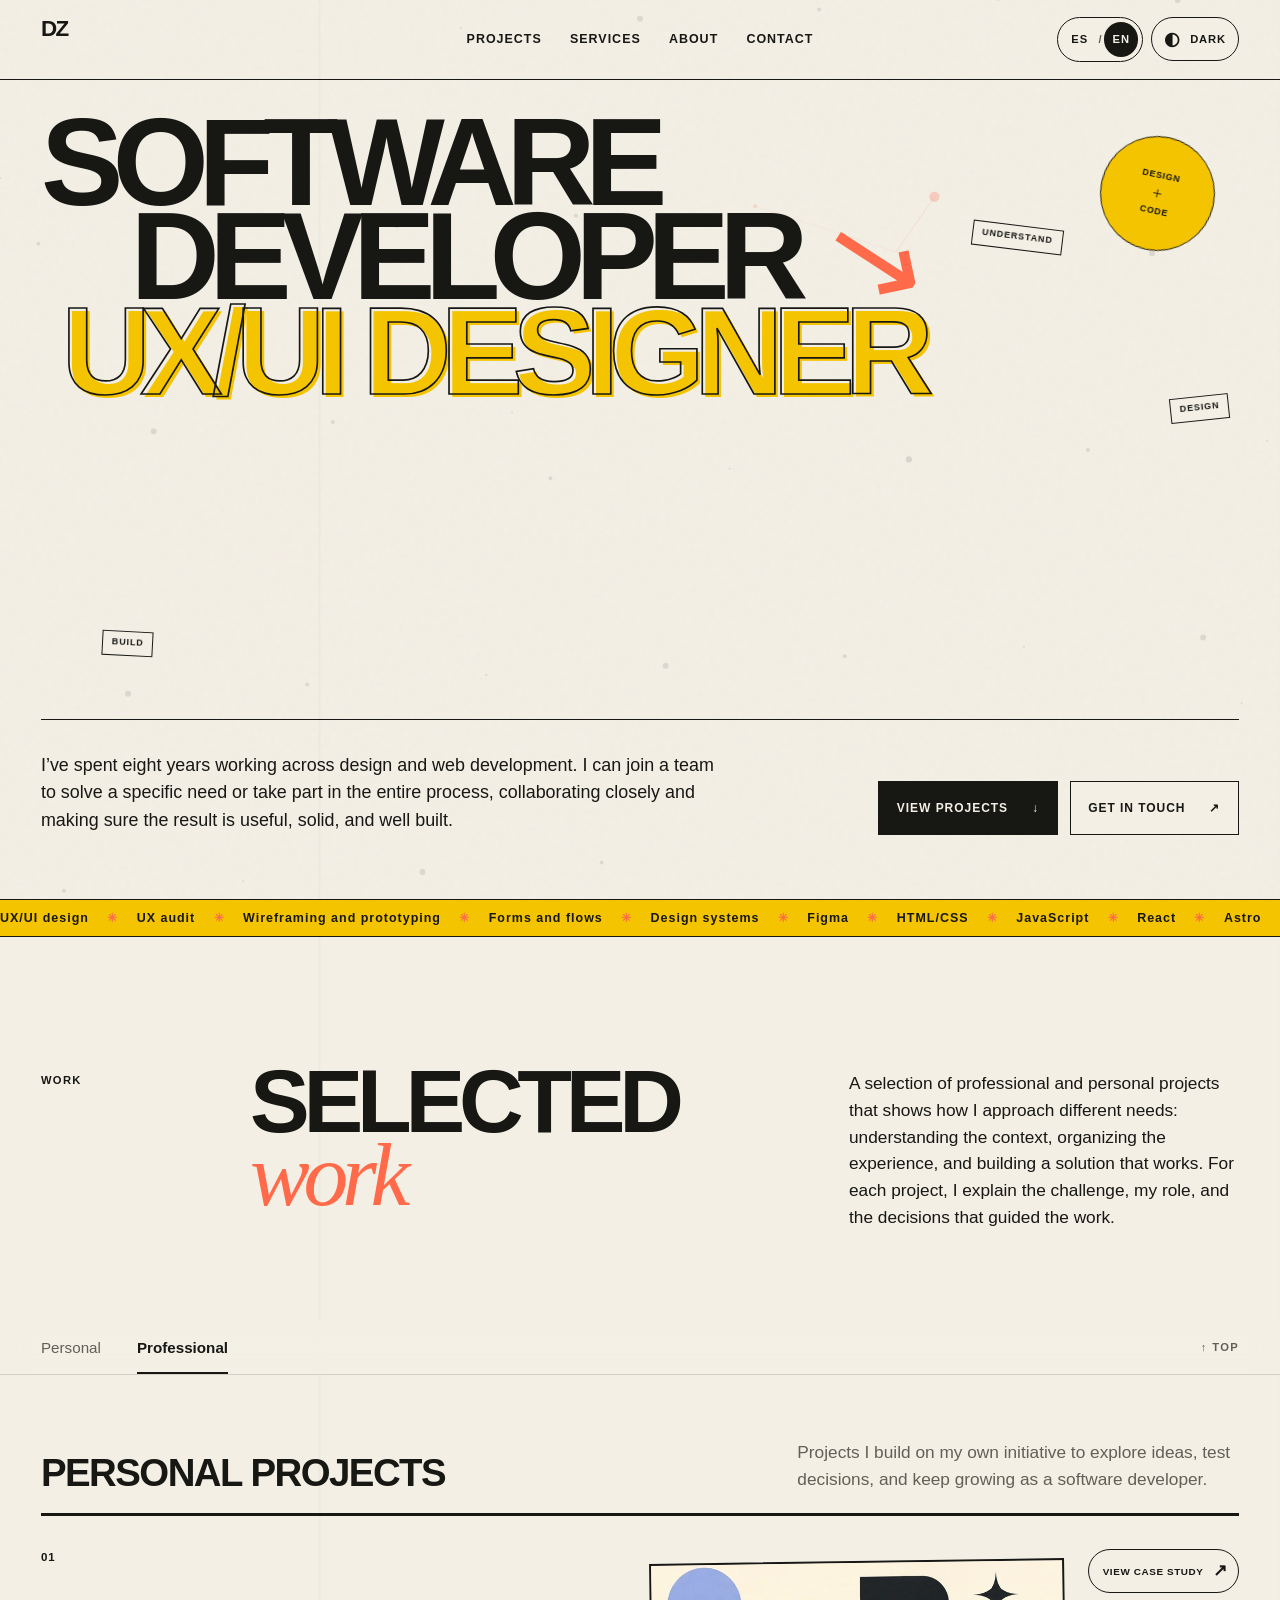
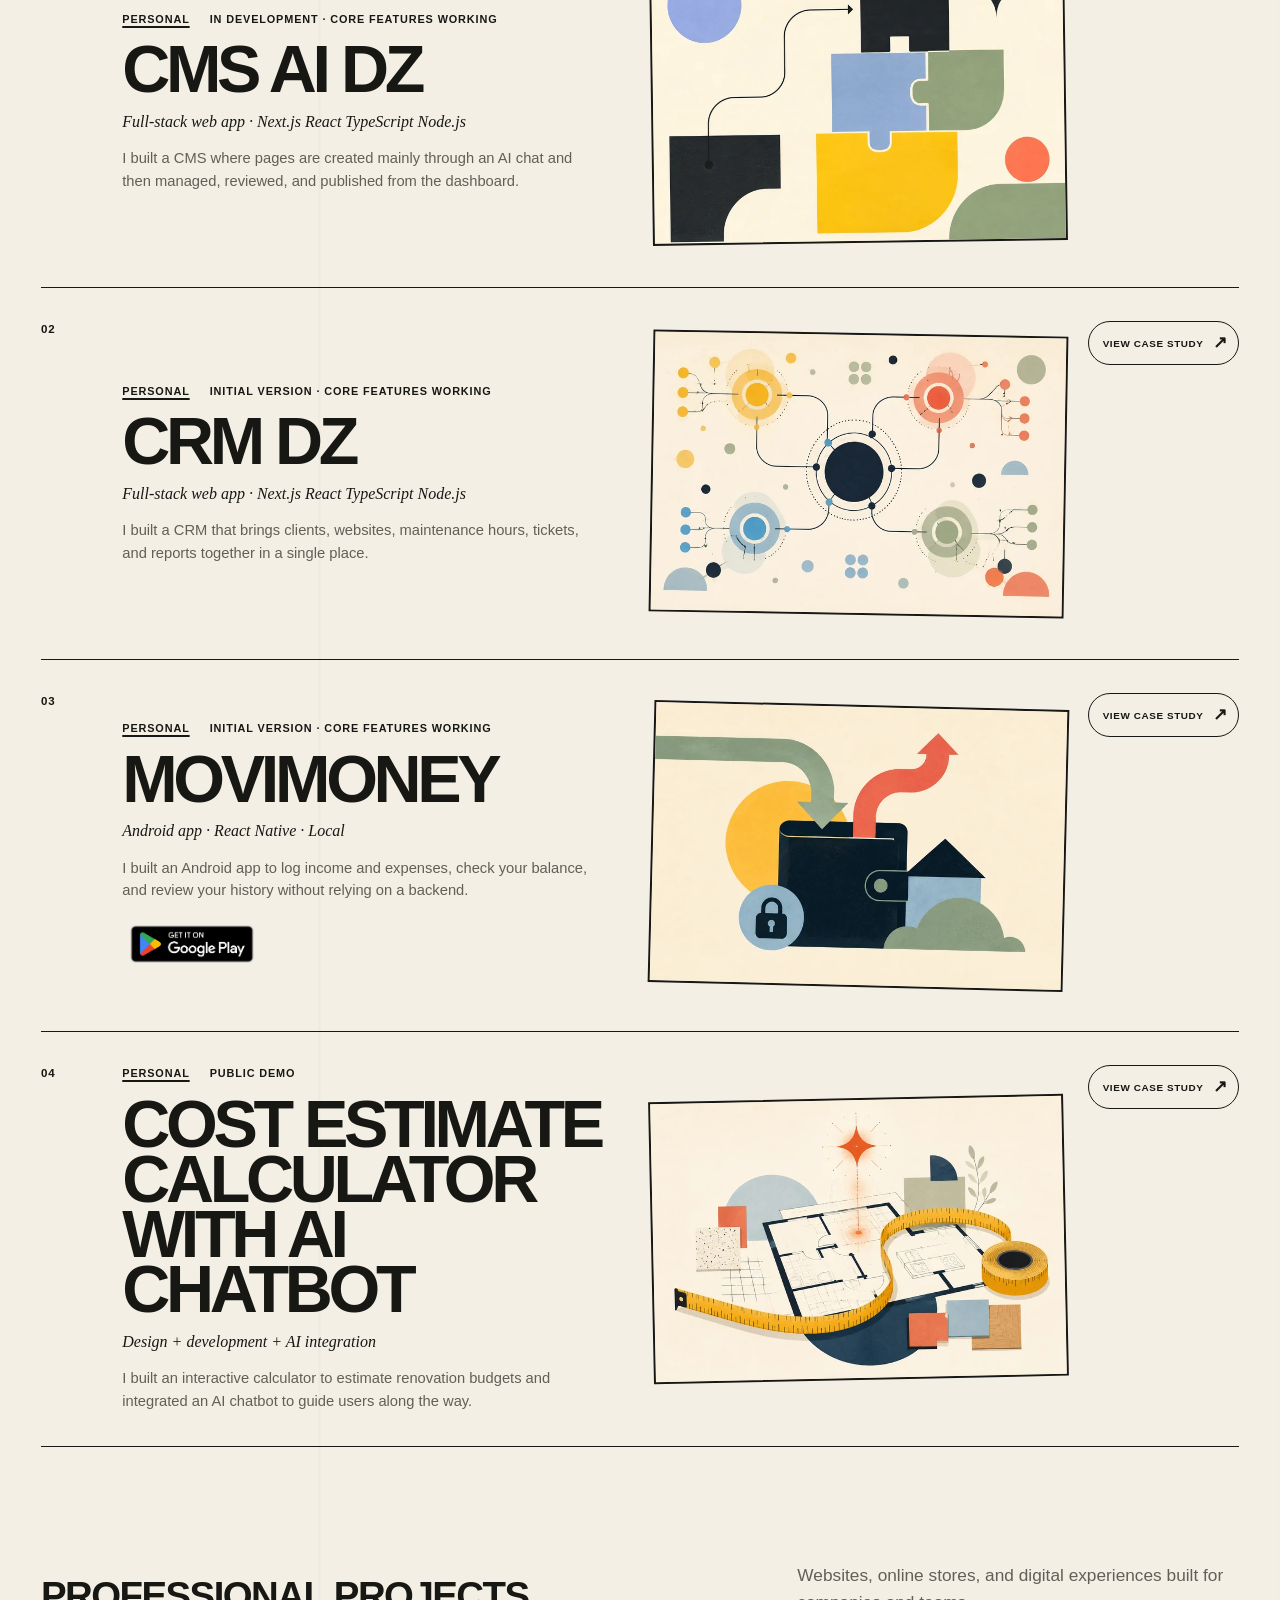
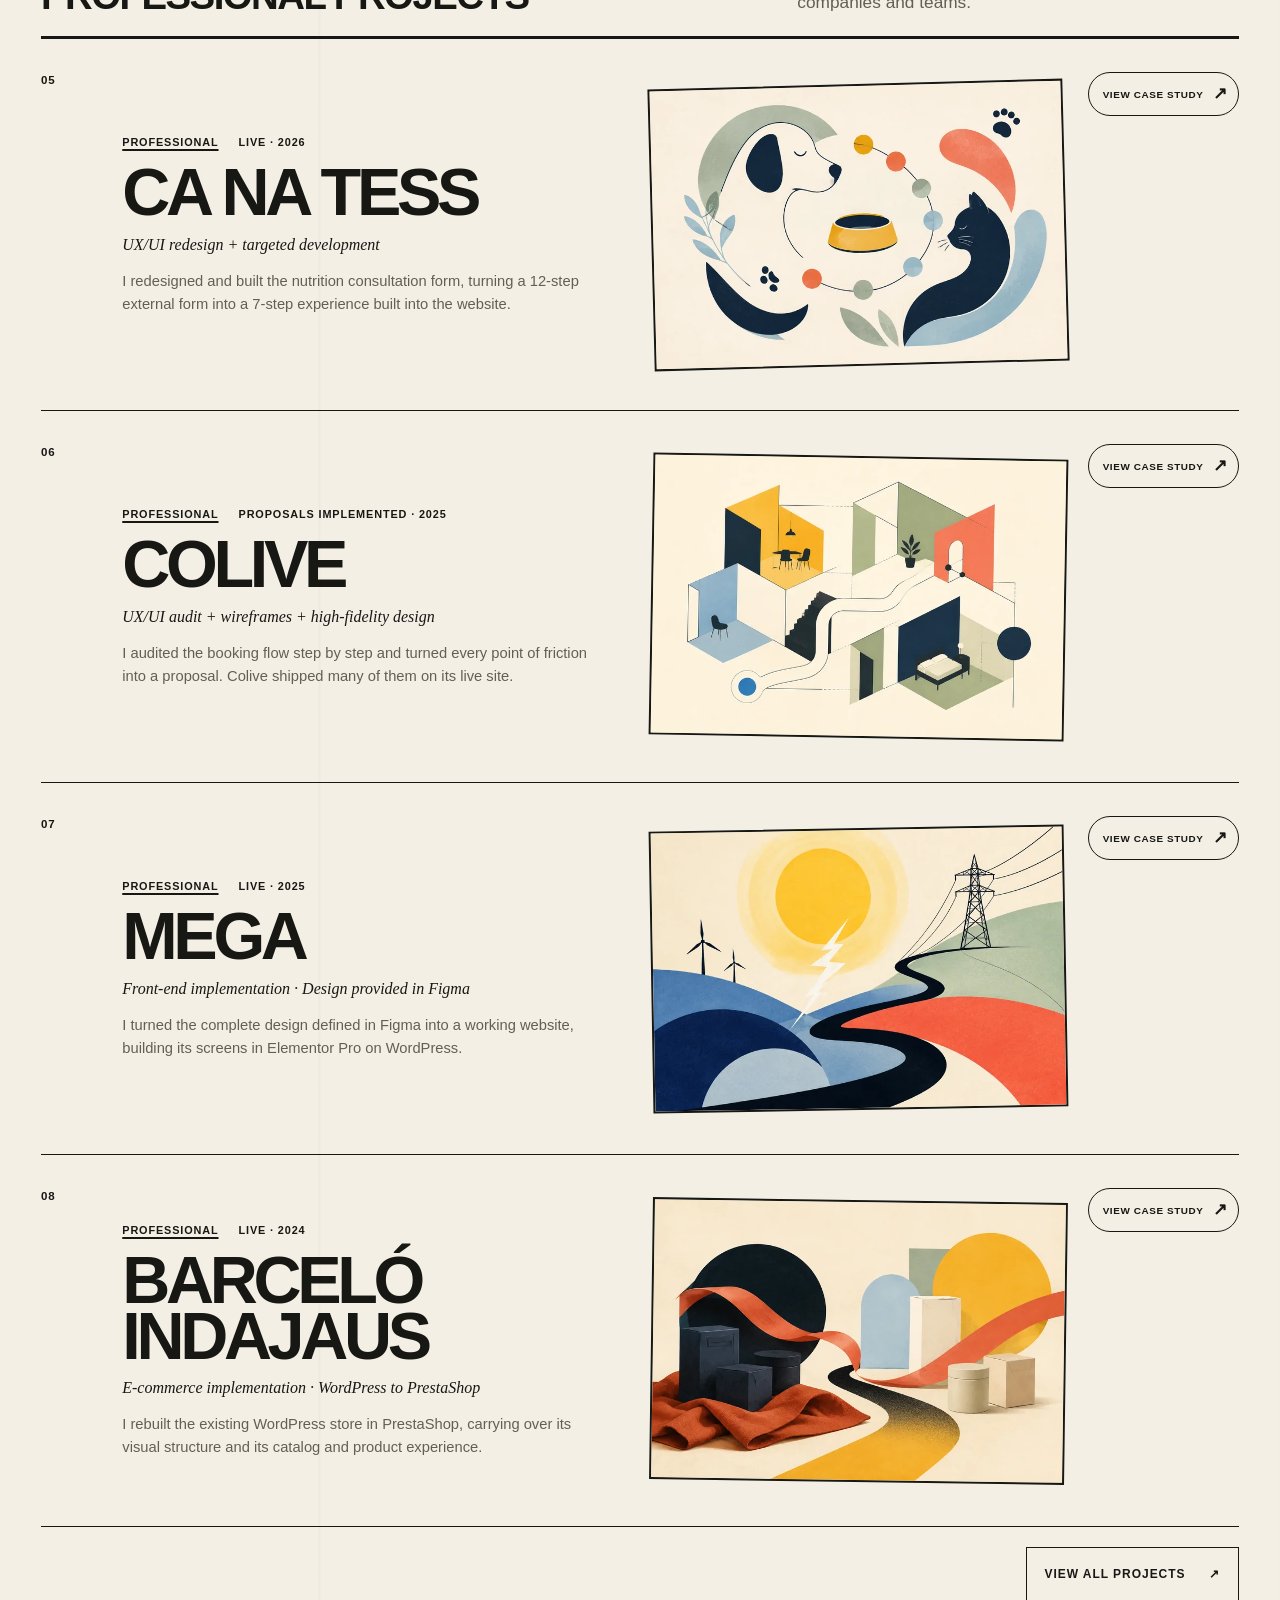
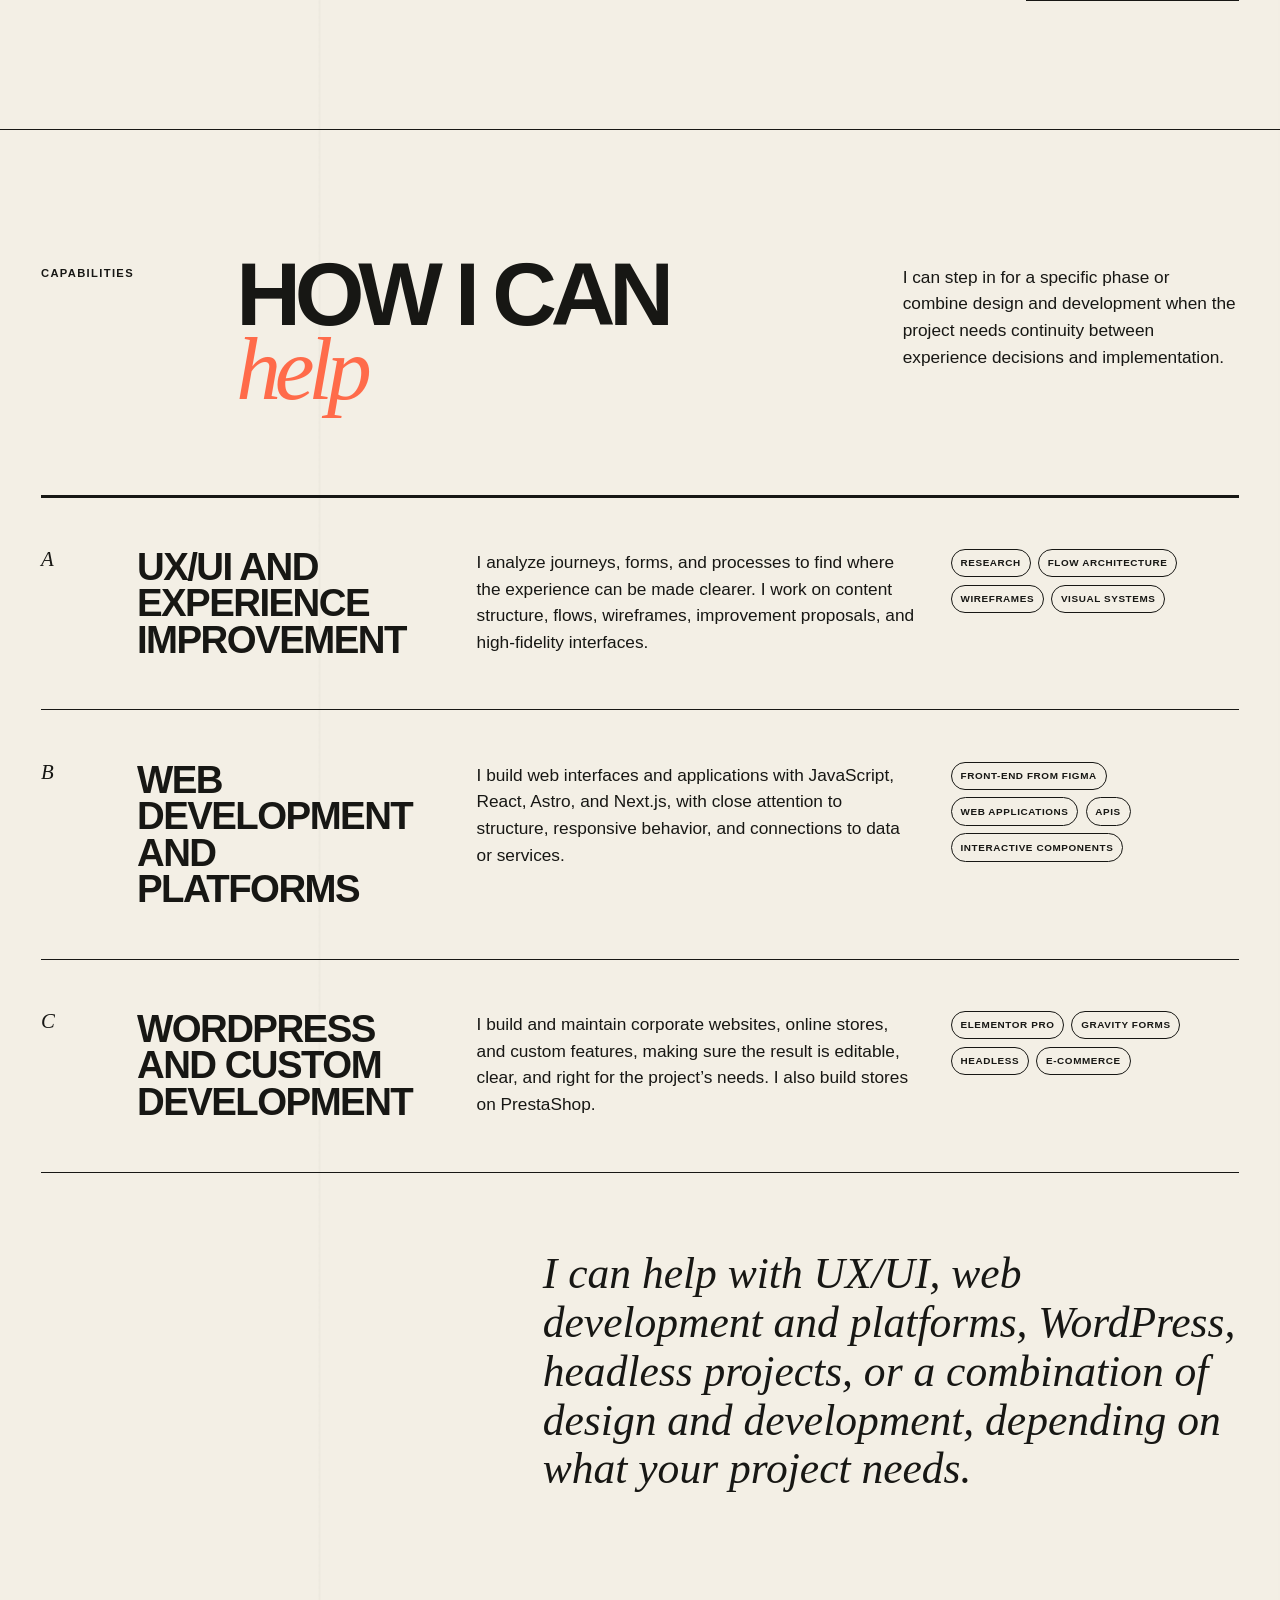
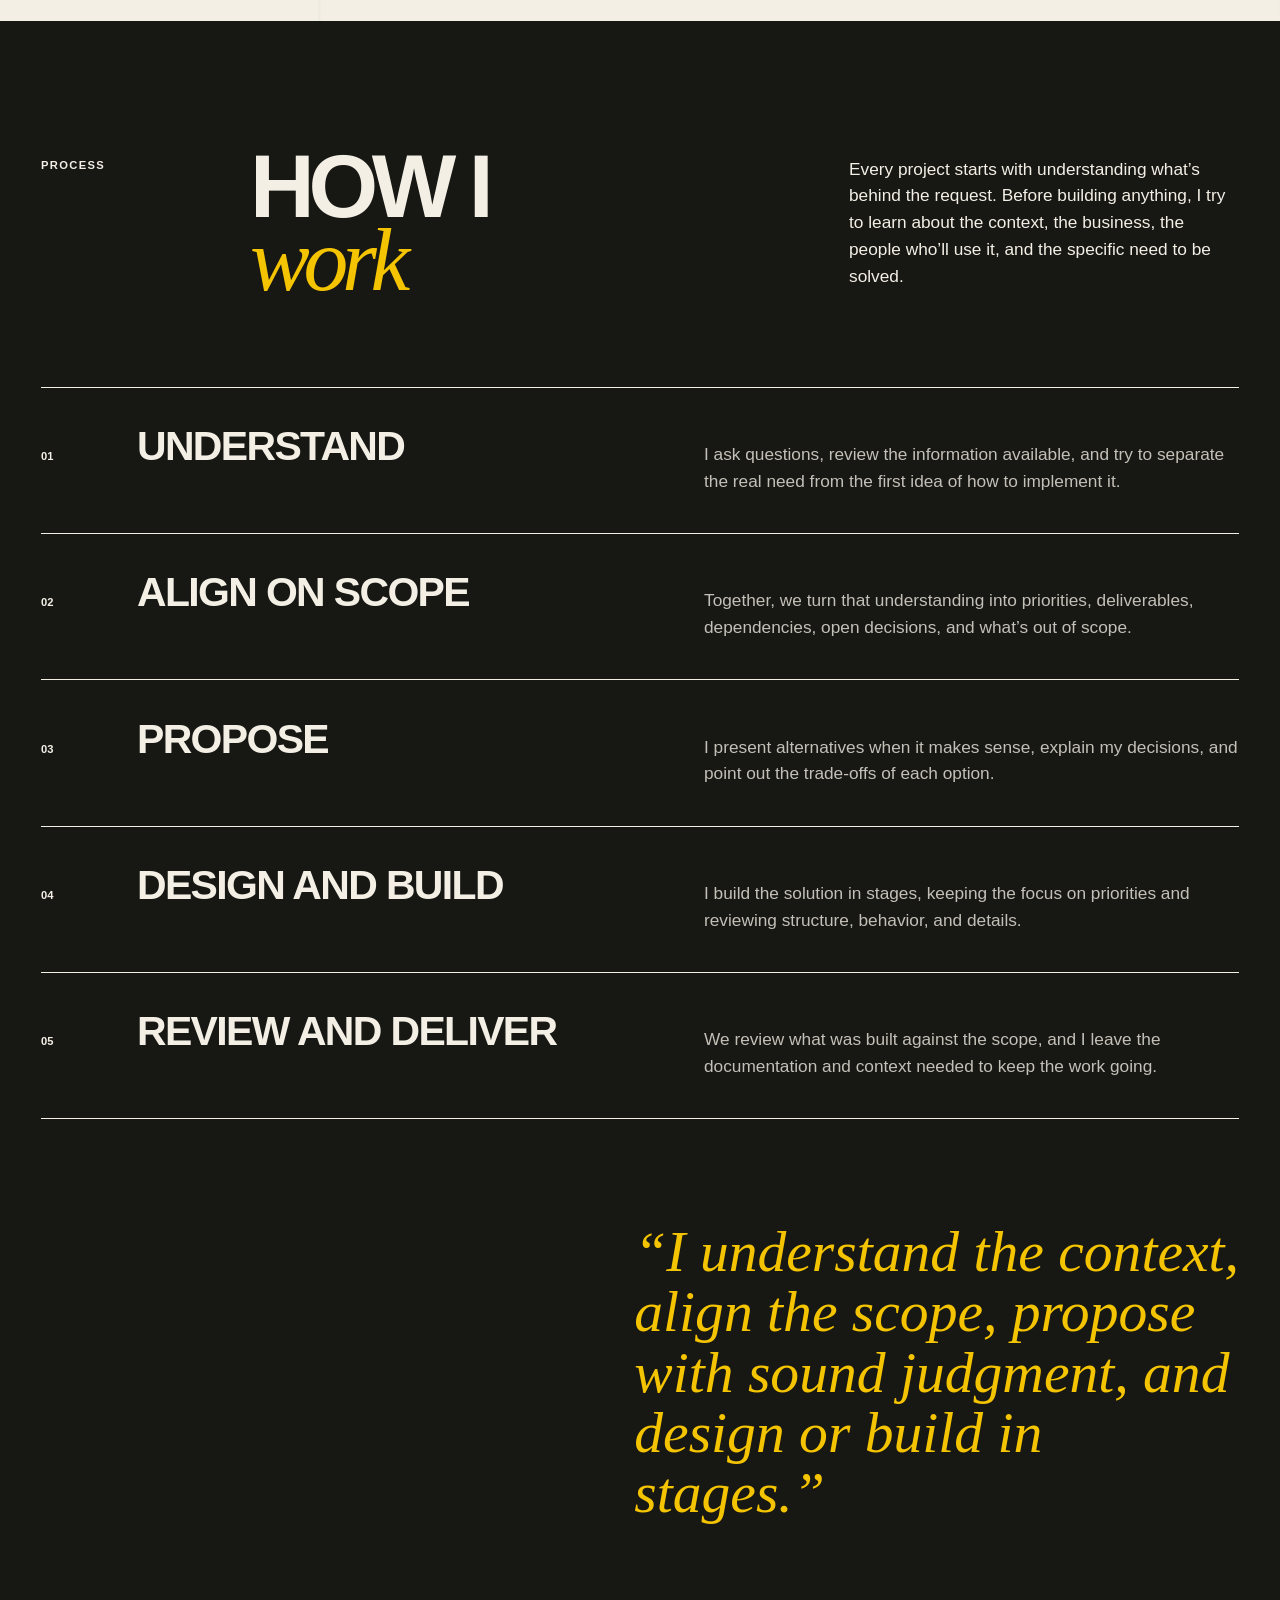
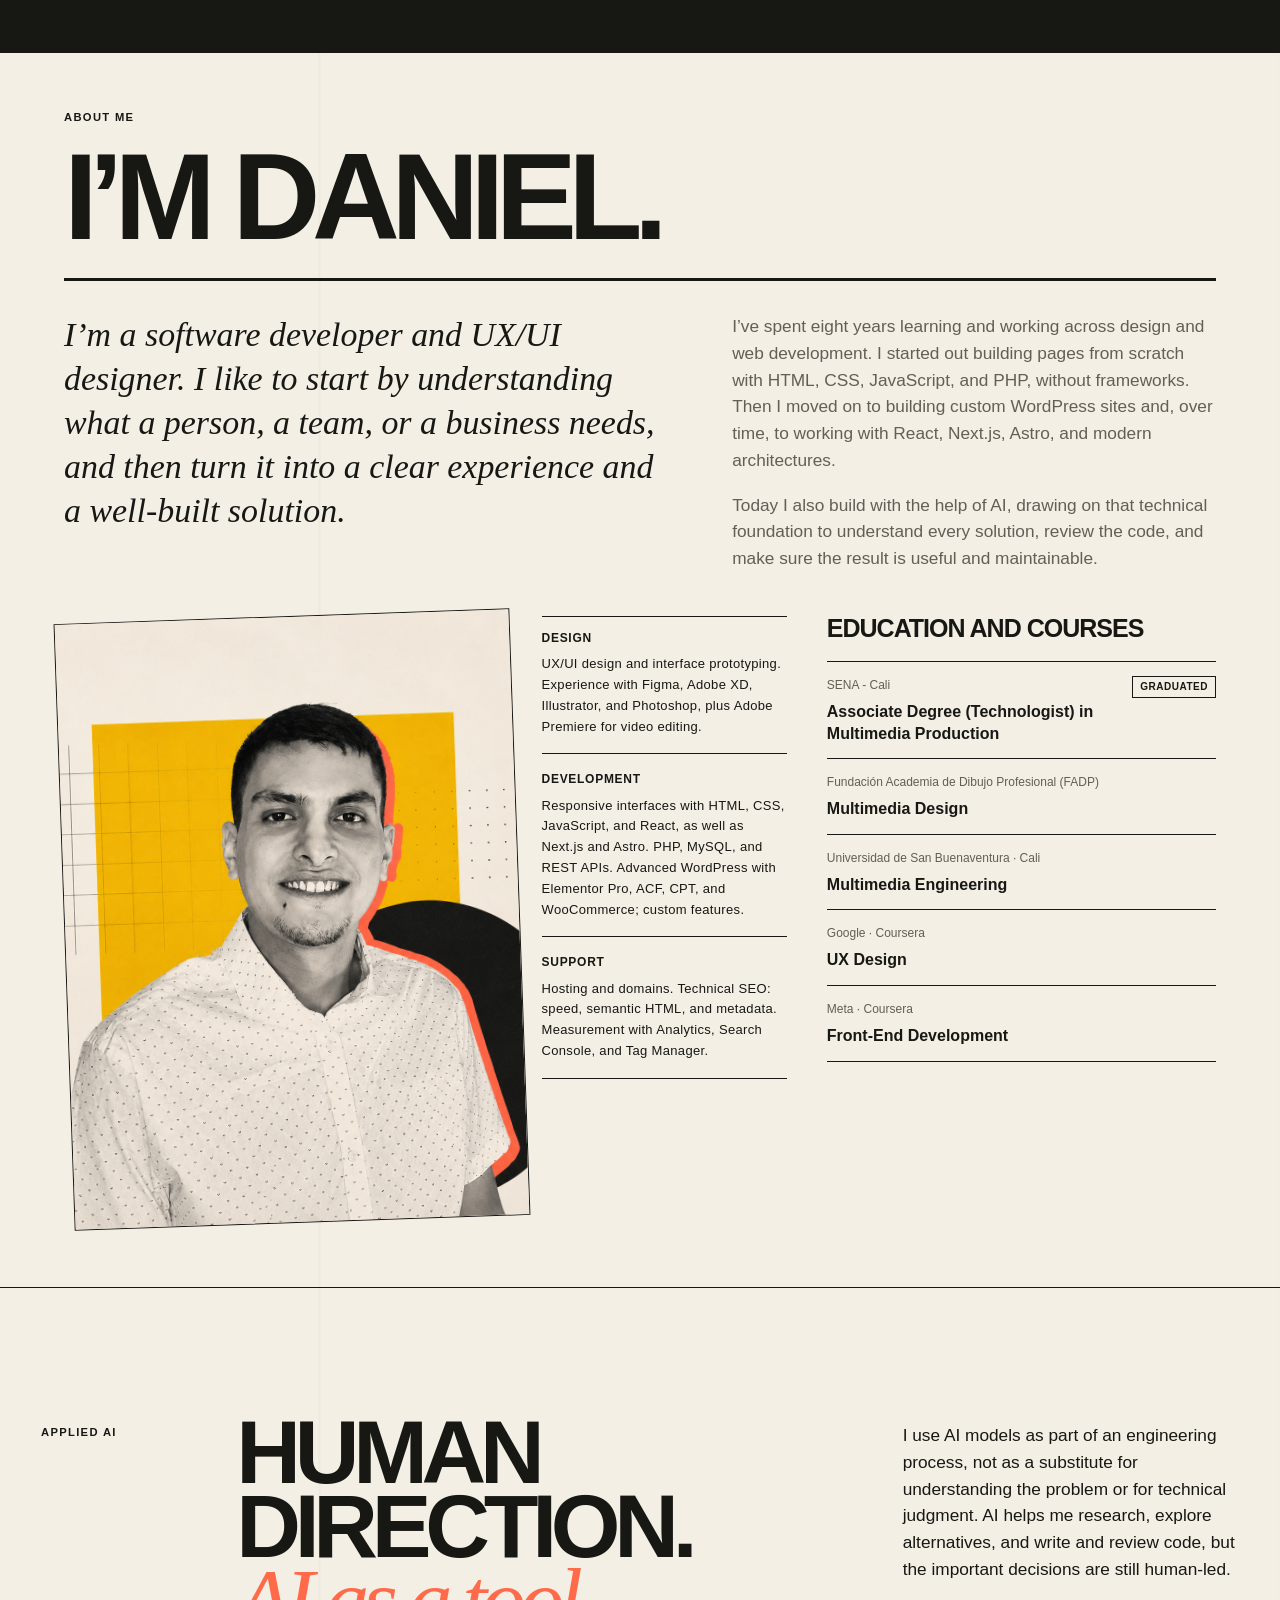
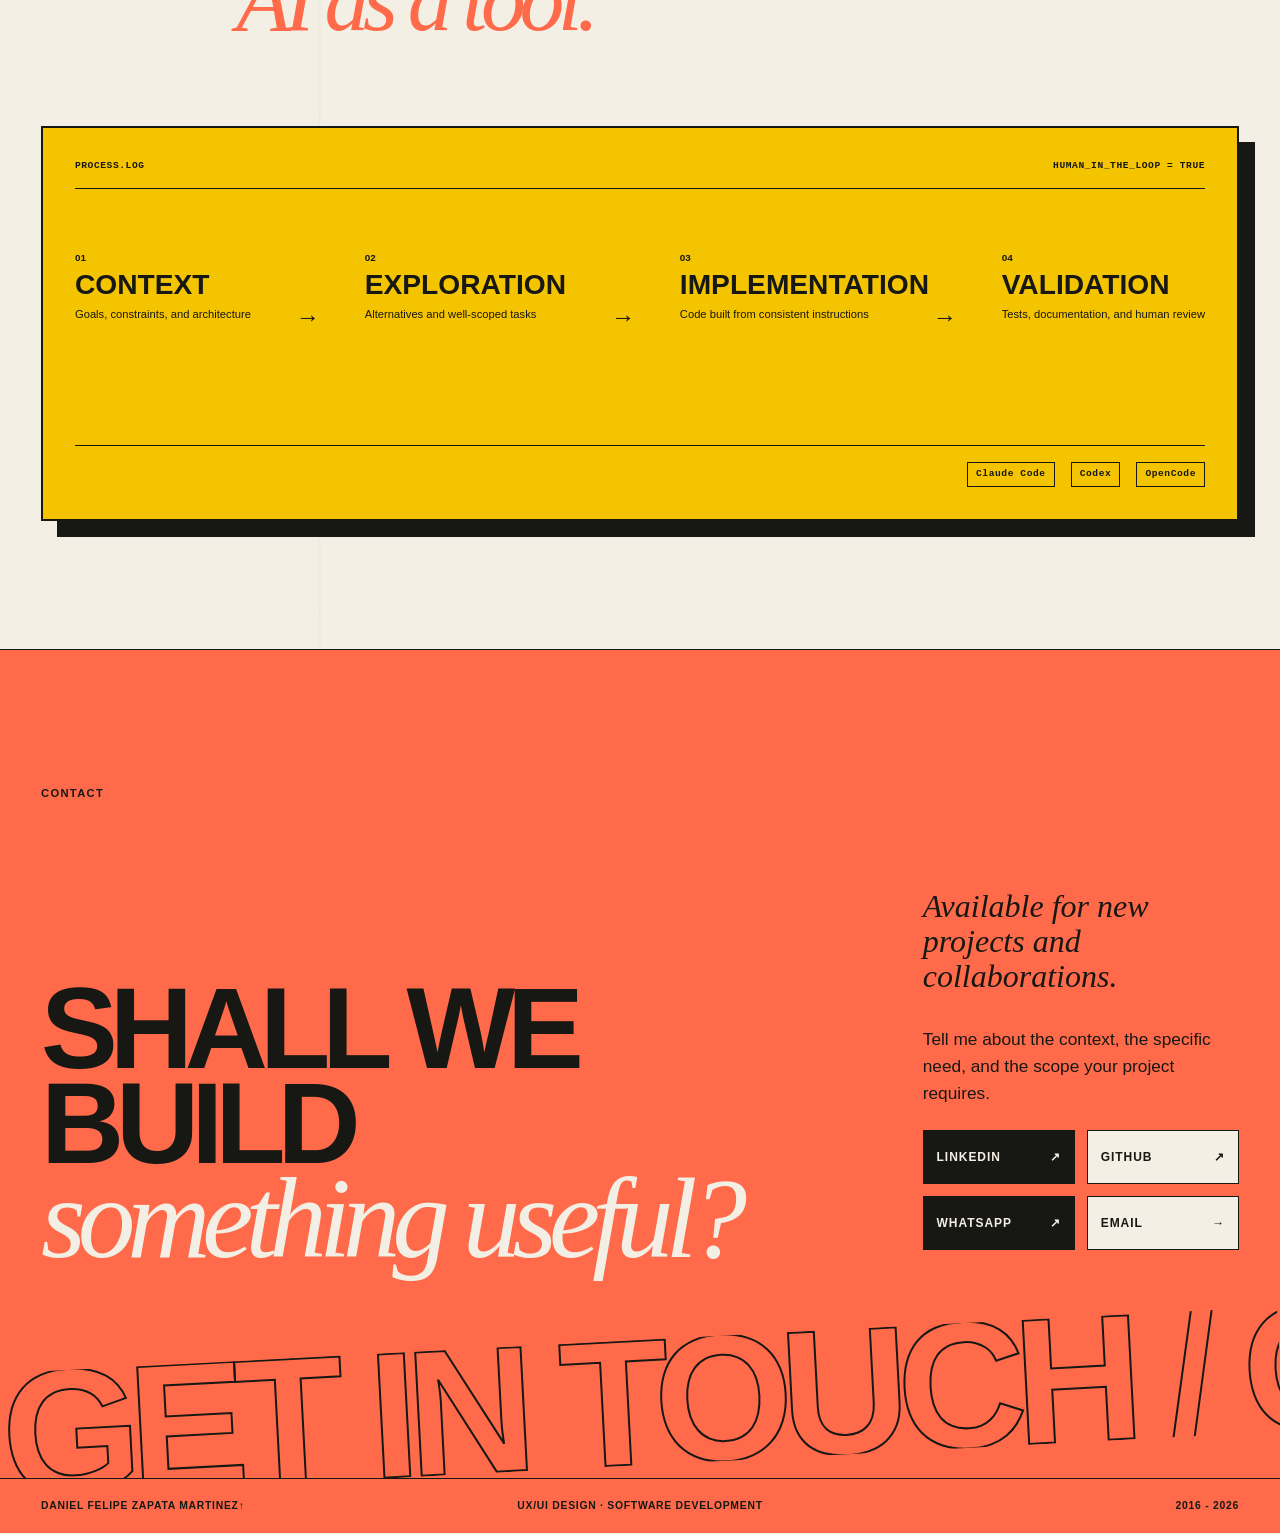
==== commit dcea0a67: "perf: optimizar imágenes del portafolio y corregir jerarquía de encabezados" ====
--- a/en/index.html
+++ b/en/index.html
@@ -121,7 +121,7 @@
                 <span class="project-summary">I built a CMS where pages are created mainly through an AI chat and then managed, reviewed, and published from the dashboard.</span>
               </div>
               <span class="project-cover cover-cms" aria-hidden="true">
-                <img src="../imgs proyectos/cms-ai-dz.png" alt="">
+                <img src="../imgs proyectos/cms-ai-dz-1448w.webp" srcset="../imgs%20proyectos/cms-ai-dz-768w.webp 768w, ../imgs%20proyectos/cms-ai-dz-1448w.webp 1448w" sizes="(max-width: 720px) calc(100vw - 2rem), (max-width: 980px) max(15rem, calc(36.77vw - 68.58px)), (max-width: 1692px) max(19rem, calc(39.10vw - 85.67px)), (max-width: 1875px) max(19rem, calc(42.66vw - 145.82px)), max(19rem, calc(45.57vw - 178.64px))" alt="">
               </span>
               <button class="project-arrow" type="button" data-project="cms-propio" aria-labelledby="project-title-cms-propio project-cta-cms-propio"><span id="project-cta-cms-propio">View case study</span><b aria-hidden="true">↗</b></button>
             </div>
@@ -137,7 +137,7 @@
                 <span class="project-summary">I built a CRM that brings clients, websites, maintenance hours, tickets, and reports together in a single place.</span>
               </div>
               <span class="project-cover cover-crm" aria-hidden="true">
-                <img src="../imgs proyectos/crm-dz.png" alt="">
+                <img src="../imgs proyectos/crm-dz-1536w.webp" srcset="../imgs%20proyectos/crm-dz-768w.webp 768w, ../imgs%20proyectos/crm-dz-1536w.webp 1536w" sizes="(max-width: 720px) calc(100vw - 2rem), (max-width: 980px) max(15rem, calc(36.77vw - 68.58px)), (max-width: 1692px) max(19rem, calc(39.10vw - 85.67px)), (max-width: 1875px) max(19rem, calc(42.66vw - 145.82px)), max(19rem, calc(45.57vw - 178.64px))" alt="">
               </span>
               <button class="project-arrow" type="button" data-project="crm-dz" aria-labelledby="project-title-crm-dz project-cta-crm-dz"><span id="project-cta-crm-dz">View case study</span><b aria-hidden="true">↗</b></button>
             </div>
@@ -156,7 +156,7 @@
                 </a>
               </div>
               <span class="project-cover cover-gastos" aria-hidden="true">
-                <img src="../imgs proyectos/mis-gastos-local.png" alt="">
+                <img src="../imgs proyectos/mis-gastos-local-1536w.webp" srcset="../imgs%20proyectos/mis-gastos-local-768w.webp 768w, ../imgs%20proyectos/mis-gastos-local-1536w.webp 1536w" sizes="(max-width: 720px) calc(100vw - 2rem), (max-width: 980px) max(15rem, calc(36.77vw - 68.58px)), (max-width: 1692px) max(19rem, calc(39.10vw - 85.67px)), (max-width: 1875px) max(19rem, calc(42.66vw - 145.82px)), max(19rem, calc(45.57vw - 178.64px))" alt="">
               </span>
               <button class="project-arrow" type="button" data-project="movimoney" aria-labelledby="project-title-mis-gastos-local project-cta-mis-gastos-local"><span id="project-cta-mis-gastos-local">View case study</span><b aria-hidden="true">↗</b></button>
             </div>
@@ -172,7 +172,7 @@
                 <span class="project-summary">I built an interactive calculator to estimate renovation budgets and integrated an AI chatbot to guide users along the way.</span>
               </div>
               <span class="project-cover cover-calculator" aria-hidden="true">
-                <img src="../imgs proyectos/calculadora-de-presupuestos-con-chatbot-de-ia.png" alt="">
+                <img src="../imgs proyectos/calculadora-de-presupuestos-con-chatbot-de-ia-1536w.webp" srcset="../imgs%20proyectos/calculadora-de-presupuestos-con-chatbot-de-ia-768w.webp 768w, ../imgs%20proyectos/calculadora-de-presupuestos-con-chatbot-de-ia-1536w.webp 1536w" sizes="(max-width: 720px) calc(100vw - 2rem), (max-width: 980px) max(15rem, calc(36.77vw - 68.58px)), (max-width: 1692px) max(19rem, calc(39.10vw - 85.67px)), (max-width: 1875px) max(19rem, calc(42.66vw - 145.82px)), max(19rem, calc(45.57vw - 178.64px))" alt="">
               </span>
               <button class="project-arrow" type="button" data-project="calculadora-ia" aria-labelledby="project-title-calculadora-ia project-cta-calculadora-ia"><span id="project-cta-calculadora-ia">View case study</span><b aria-hidden="true">↗</b></button>
             </div>
@@ -197,7 +197,7 @@
                 <span class="project-summary">I redesigned and built the nutrition consultation form, turning a 12-step external form into a 7-step experience built into the website.</span>
               </div>
               <span class="project-cover cover-form" aria-hidden="true">
-                <img src="../imgs proyectos/ca-na-tess.png" alt="">
+                <img src="../imgs proyectos/ca-na-tess-1536w.webp" srcset="../imgs%20proyectos/ca-na-tess-768w.webp 768w, ../imgs%20proyectos/ca-na-tess-1536w.webp 1536w" sizes="(max-width: 720px) calc(100vw - 2rem), (max-width: 980px) max(15rem, calc(36.77vw - 68.58px)), (max-width: 1692px) max(19rem, calc(39.10vw - 85.67px)), (max-width: 1875px) max(19rem, calc(42.66vw - 145.82px)), max(19rem, calc(45.57vw - 178.64px))" alt="">
               </span>
               <button class="project-arrow" type="button" data-project="ca-na-tess" aria-labelledby="project-title-ca-na-tess project-cta-ca-na-tess"><span id="project-cta-ca-na-tess">View case study</span><b aria-hidden="true">↗</b></button>
             </div>
@@ -213,7 +213,7 @@
                 <span class="project-summary">I audited the booking flow step by step and turned every point of friction into a proposal. Colive shipped many of them on its live site.</span>
               </div>
               <span class="project-cover cover-colive" aria-hidden="true">
-                <img src="../imgs proyectos/colive.png" alt="">
+                <img src="../imgs proyectos/colive-1536w.webp" srcset="../imgs%20proyectos/colive-768w.webp 768w, ../imgs%20proyectos/colive-1536w.webp 1536w" sizes="(max-width: 720px) calc(100vw - 2rem), (max-width: 980px) max(15rem, calc(36.77vw - 68.58px)), (max-width: 1692px) max(19rem, calc(39.10vw - 85.67px)), (max-width: 1875px) max(19rem, calc(42.66vw - 145.82px)), max(19rem, calc(45.57vw - 178.64px))" alt="">
               </span>
               <button class="project-arrow" type="button" data-project="colive" aria-labelledby="project-title-colive project-cta-colive"><span id="project-cta-colive">View case study</span><b aria-hidden="true">↗</b></button>
             </div>
@@ -229,7 +229,7 @@
                 <span class="project-summary">I turned the complete design defined in Figma into a working website, building its screens in Elementor Pro on WordPress.</span>
               </div>
               <span class="project-cover cover-mega" aria-hidden="true">
-                <img src="../imgs proyectos/mega.png" alt="">
+                <img src="../imgs proyectos/mega-1536w.webp" srcset="../imgs%20proyectos/mega-768w.webp 768w, ../imgs%20proyectos/mega-1536w.webp 1536w" sizes="(max-width: 720px) calc(100vw - 2rem), (max-width: 980px) max(15rem, calc(36.77vw - 68.58px)), (max-width: 1692px) max(19rem, calc(39.10vw - 85.67px)), (max-width: 1875px) max(19rem, calc(42.66vw - 145.82px)), max(19rem, calc(45.57vw - 178.64px))" alt="">
               </span>
               <button class="project-arrow" type="button" data-project="mega" aria-labelledby="project-title-mega project-cta-mega"><span id="project-cta-mega">View case study</span><b aria-hidden="true">↗</b></button>
             </div>
@@ -245,7 +245,7 @@
                 <span class="project-summary">I rebuilt the existing WordPress store in PrestaShop, carrying over its visual structure and its catalog and product experience.</span>
               </div>
               <span class="project-cover cover-shop" aria-hidden="true">
-                <img src="../imgs proyectos/barcelo-indajaus.png" alt="">
+                <img src="../imgs proyectos/barcelo-indajaus-1536w.webp" srcset="../imgs%20proyectos/barcelo-indajaus-768w.webp 768w, ../imgs%20proyectos/barcelo-indajaus-1536w.webp 1536w" sizes="(max-width: 720px) calc(100vw - 2rem), (max-width: 980px) max(15rem, calc(36.77vw - 68.58px)), (max-width: 1692px) max(19rem, calc(39.10vw - 85.67px)), (max-width: 1875px) max(19rem, calc(42.66vw - 145.82px)), max(19rem, calc(45.57vw - 178.64px))" alt="">
               </span>
               <button class="project-arrow" type="button" data-project="barcelo-indajaus" aria-labelledby="project-title-barcelo-indajaus project-cta-barcelo-indajaus"><span id="project-cta-barcelo-indajaus">View case study</span><b aria-hidden="true">↗</b></button>
             </div>
--- a/styles.css
+++ b/styles.css
@@ -561,7 +561,7 @@
 .project-copy { display: flex; flex-direction: column; gap: .9rem; }
 .project-meta { display: flex; flex-wrap: wrap; gap: .5rem 1.25rem; font-size: .68rem; font-weight: 800; text-transform: uppercase; letter-spacing: .08em; }
 .project-meta span:first-child { text-decoration: underline; text-decoration-thickness: 2px; text-underline-offset: .3em; }
-.project-copy h4 { margin: 0; font: 900 clamp(2.35rem, 5.2vw, 5.8rem)/.83 var(--display); letter-spacing: -.065em; text-transform: uppercase; }
+.project-copy h4, .project-copy h3 { margin: 0; font: 900 clamp(2.35rem, 5.2vw, 5.8rem)/.83 var(--display); letter-spacing: -.065em; text-transform: uppercase; }
 .project-role { font: italic 1rem/1.3 var(--serif); }
 .project-summary { max-width: 58ch; font-size: .92rem; color: var(--muted); }
 .project-store-link { align-self: flex-start; display: inline-flex; max-width: 100%; line-height: 0; }
@@ -982,13 +982,13 @@
   /* Single column: the number sits beside the meta row and the arrow drops below the copy. */
   .project-card__button { min-height: 0; grid-template-columns: minmax(0, 1fr); gap: 1.25rem; padding-block: 1.5rem 2rem; }
   .project-copy { min-width: 0; grid-column: 1; grid-row: 1; }
-  .project-copy h4, .project-summary, .project-tags { overflow-wrap: break-word; }
+  .project-copy h4, .project-copy h3, .project-summary, .project-tags { overflow-wrap: break-word; }
   .project-card__button .project-number { position: absolute; top: 1.5rem; left: 0; line-height: 1.5; }
   .project-card__button .project-meta { padding-left: 2.25rem; }
   .project-arrow { grid-column: 1; grid-row: 2; justify-self: start; }
   .project-cover { grid-column: 1; grid-row: 3; height: 14rem; transform: none; }
-  .project-copy h4 { font-size: clamp(2.4rem, 12vw, 3.4rem); }
-  .project-copy h4.project-title--long { font-size: clamp(2rem, 10vw, 2.9rem); }
+  .project-copy h4, .project-copy h3 { font-size: clamp(2.4rem, 12vw, 3.4rem); }
+  .project-copy h4.project-title--long, .project-copy h3.project-title--long { font-size: clamp(2rem, 10vw, 2.9rem); }
   .project-meta { align-items: center; }
   .project-status { font-size: 7px; }
   .service-item { grid-template-columns: 2.25rem 1fr; gap: 1rem; }
